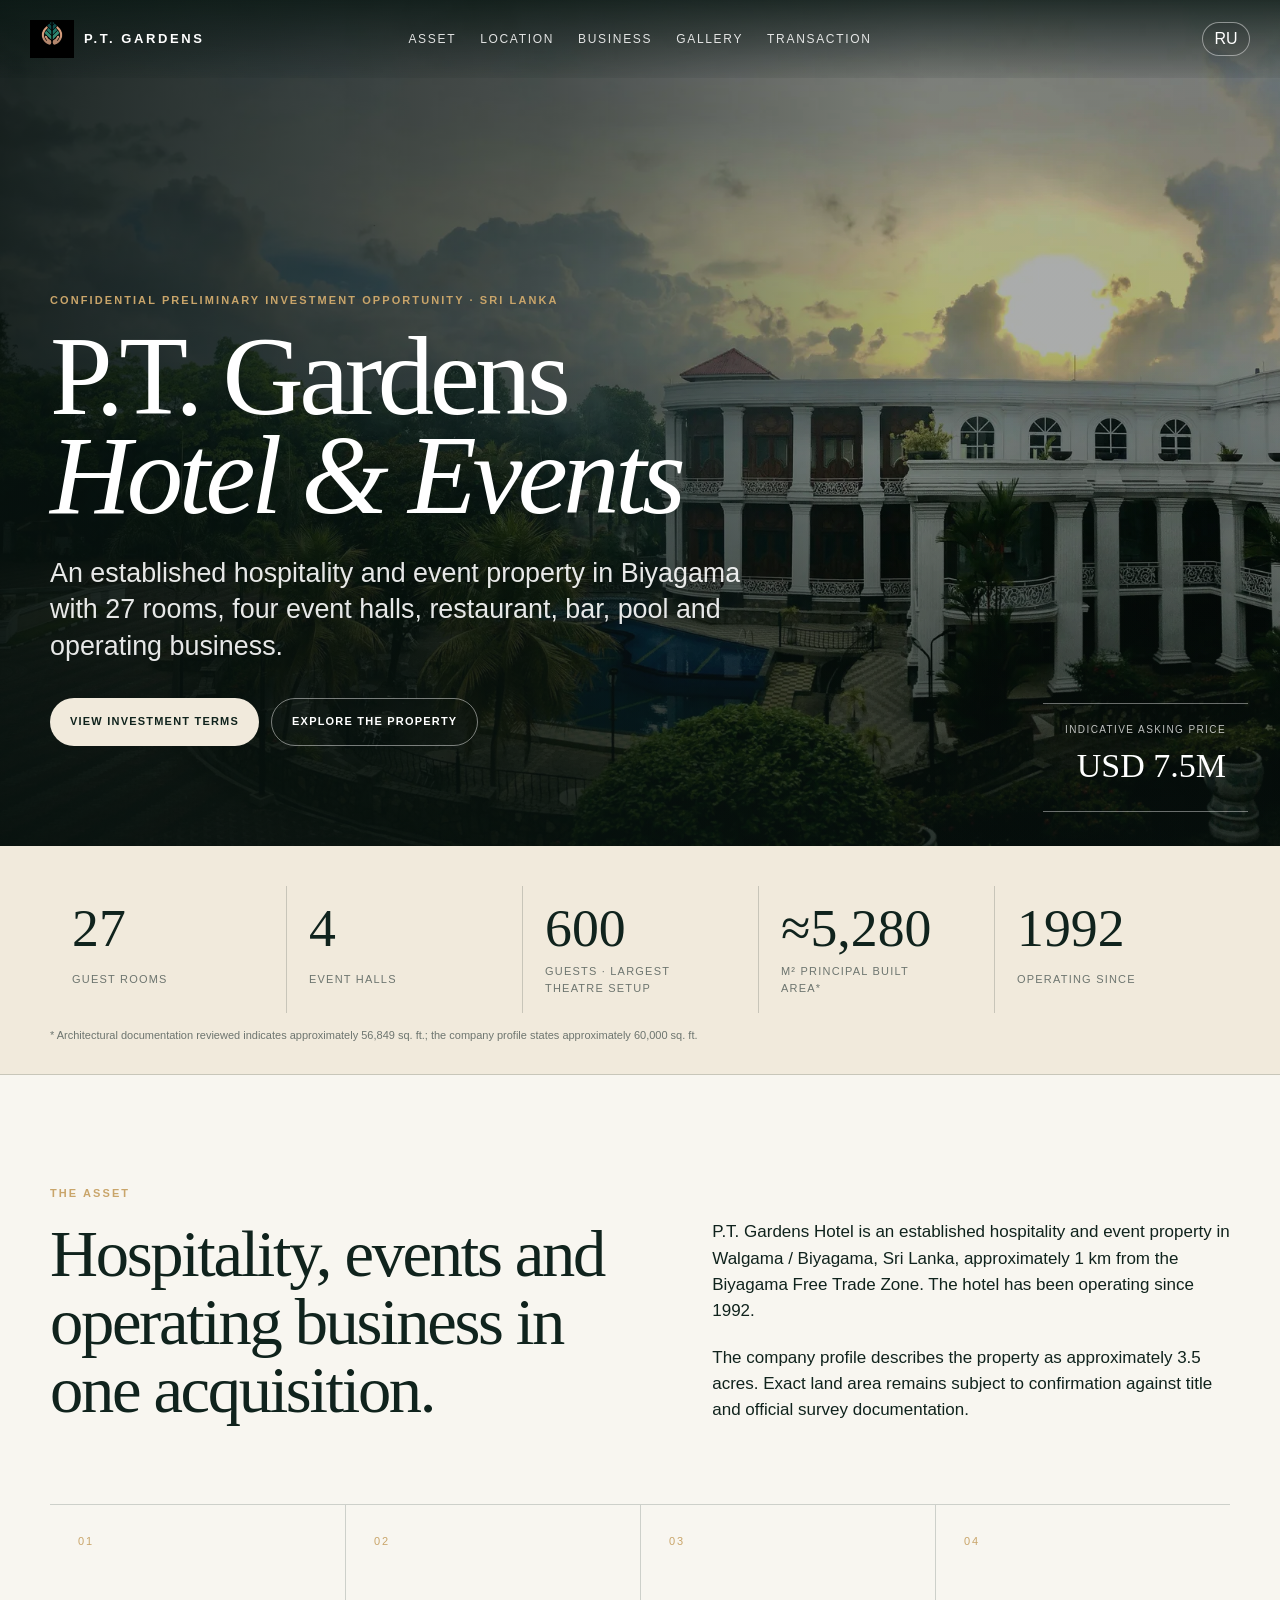
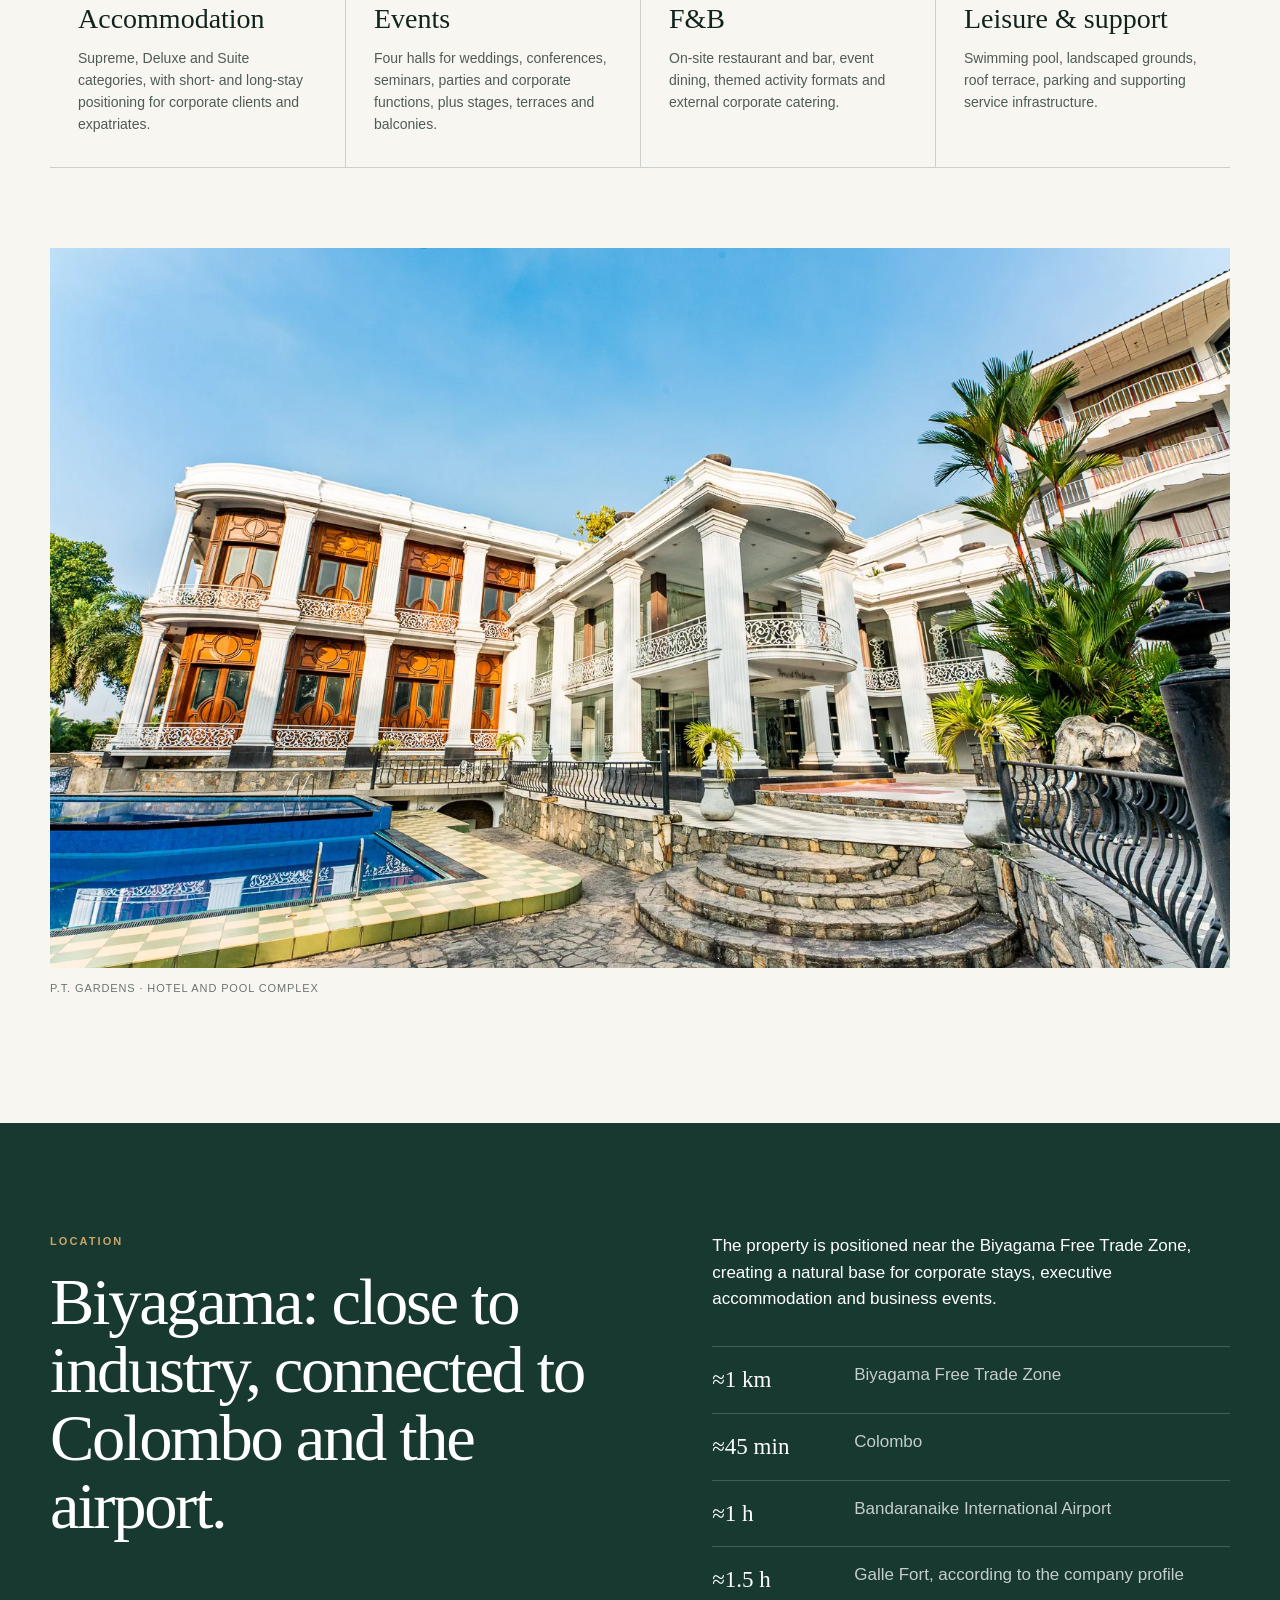
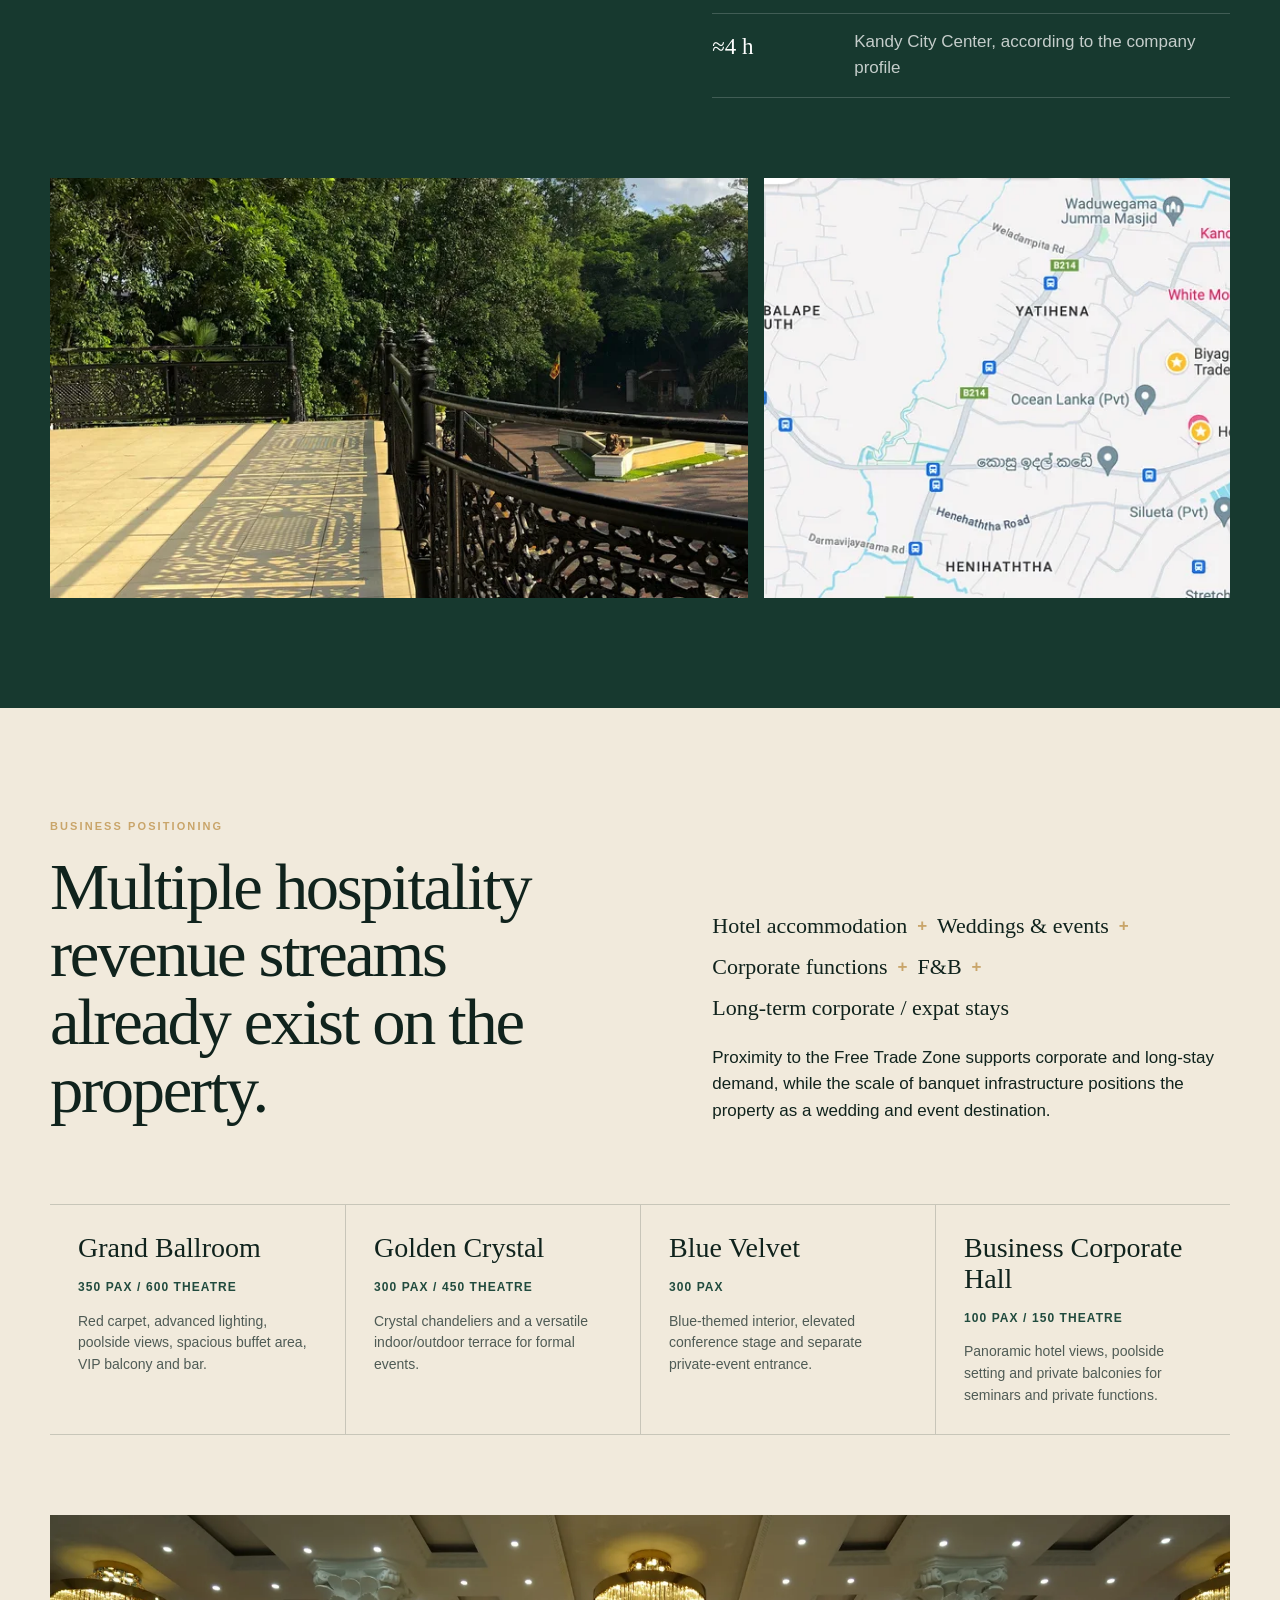
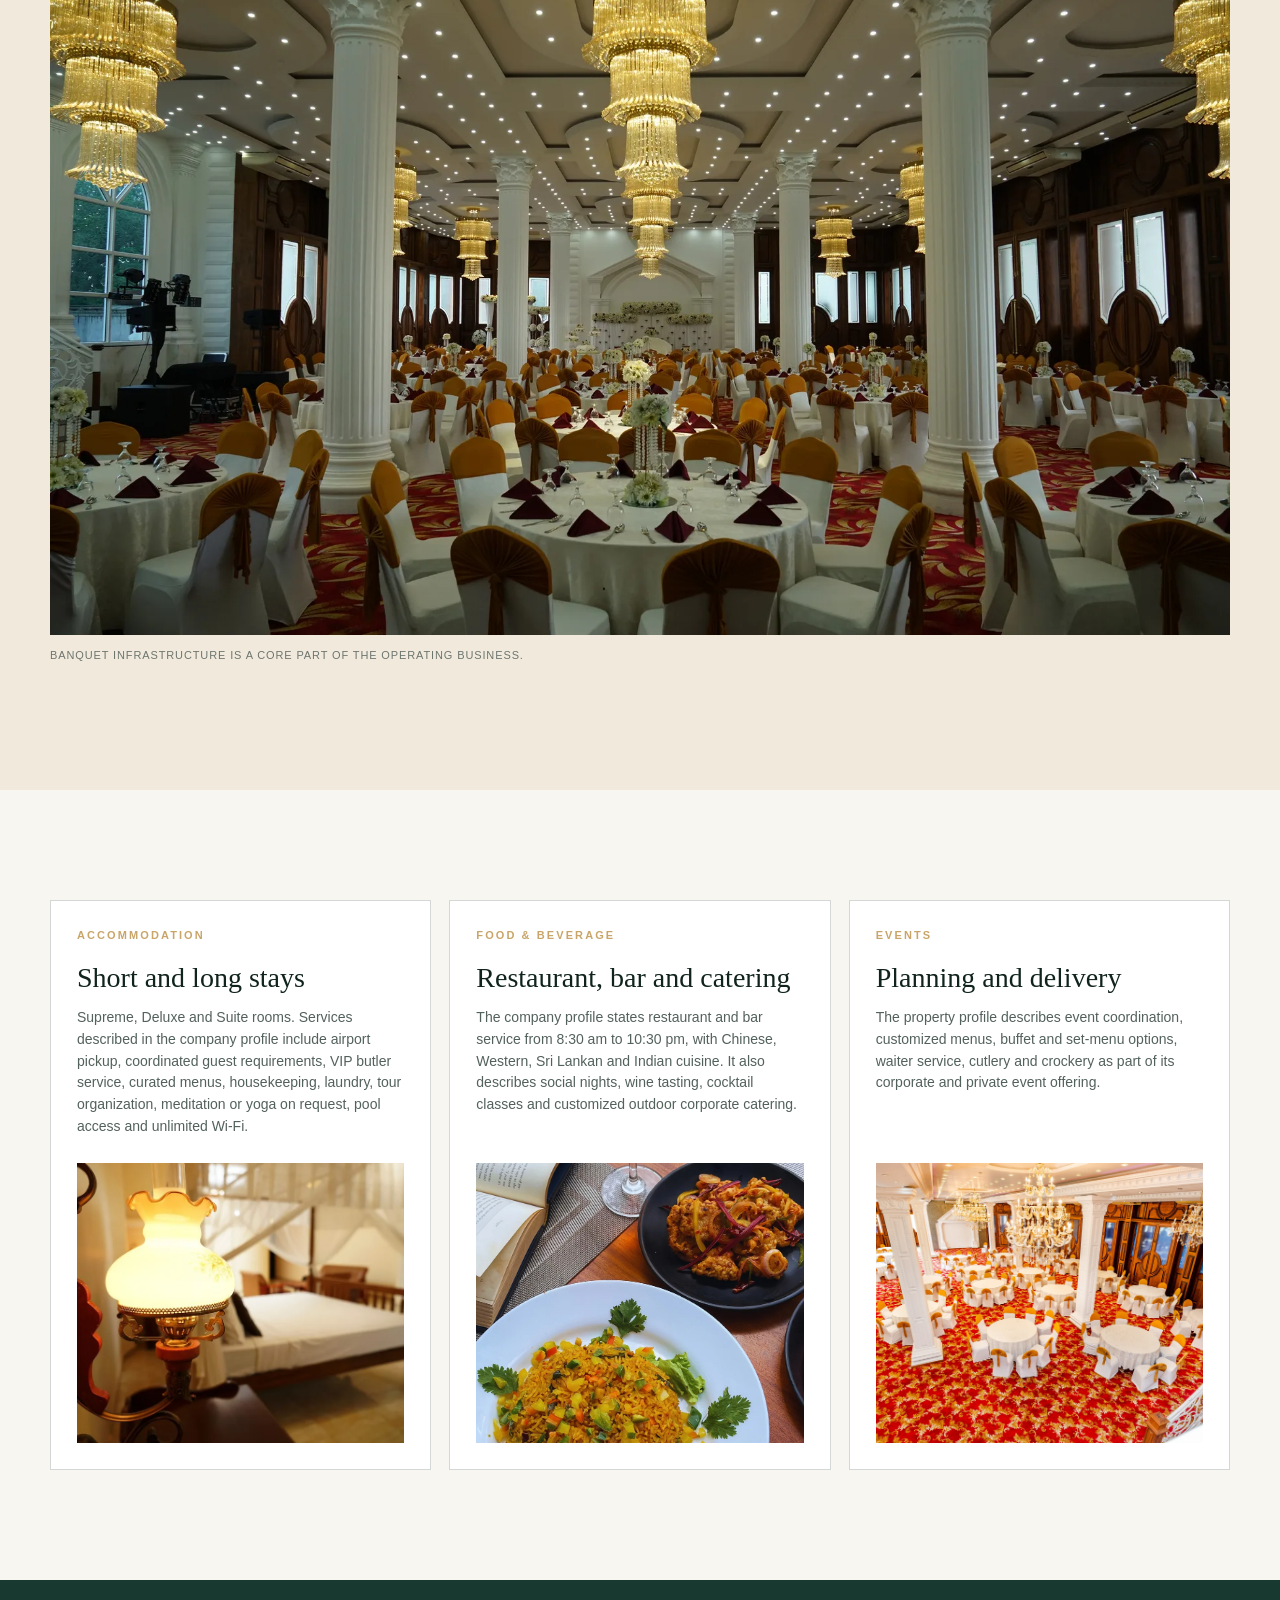
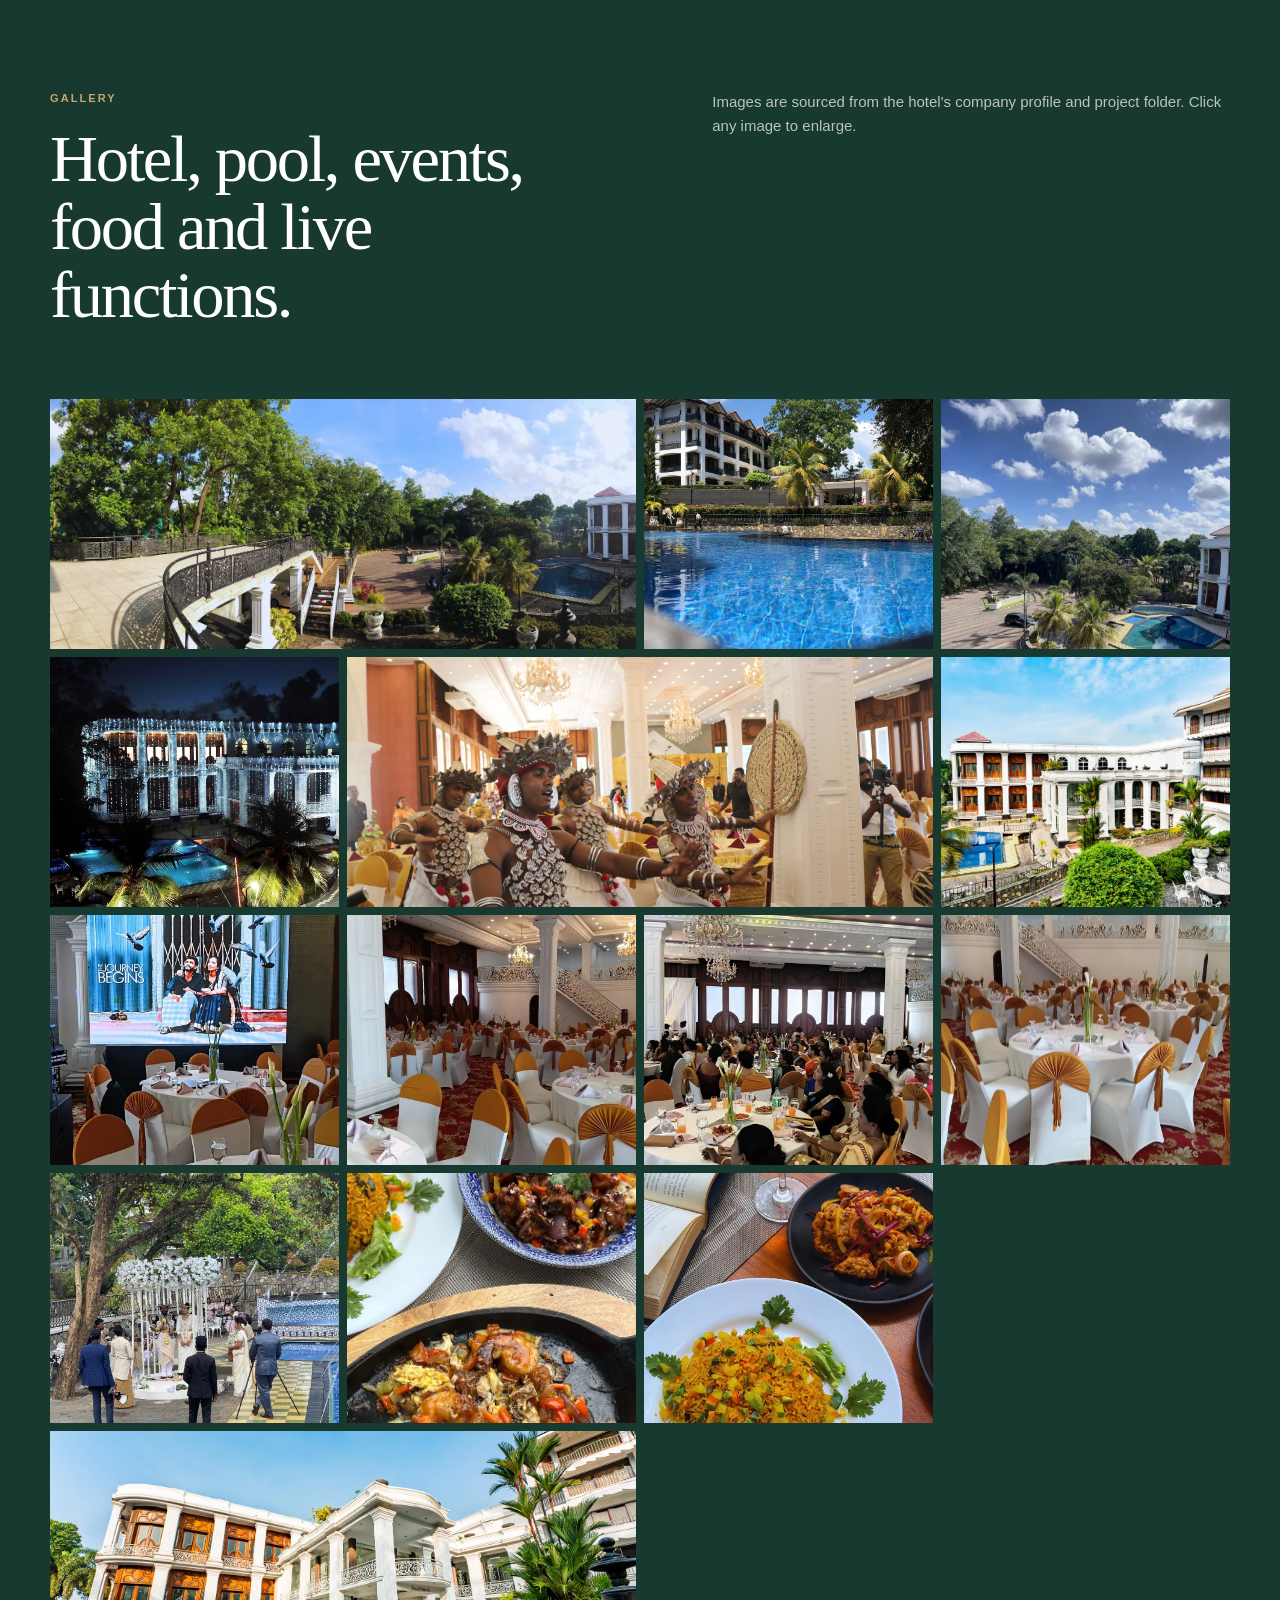
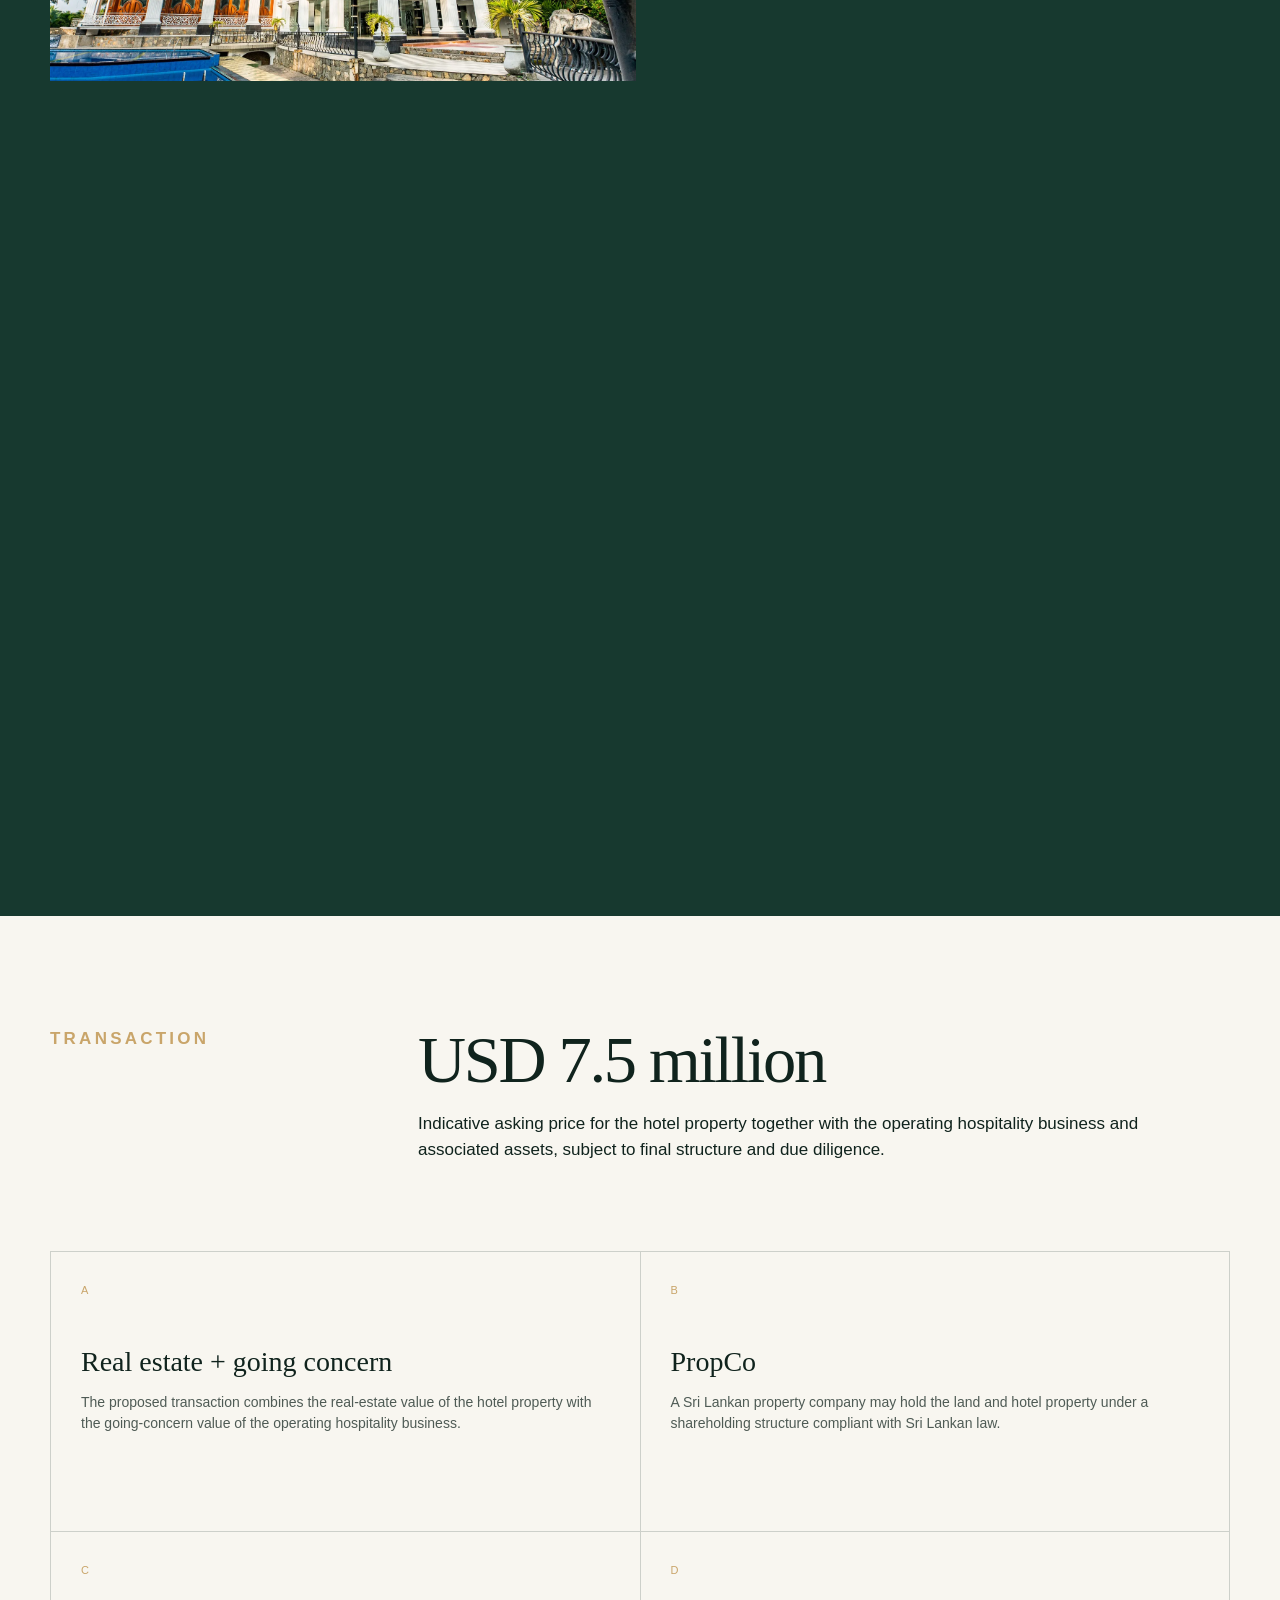
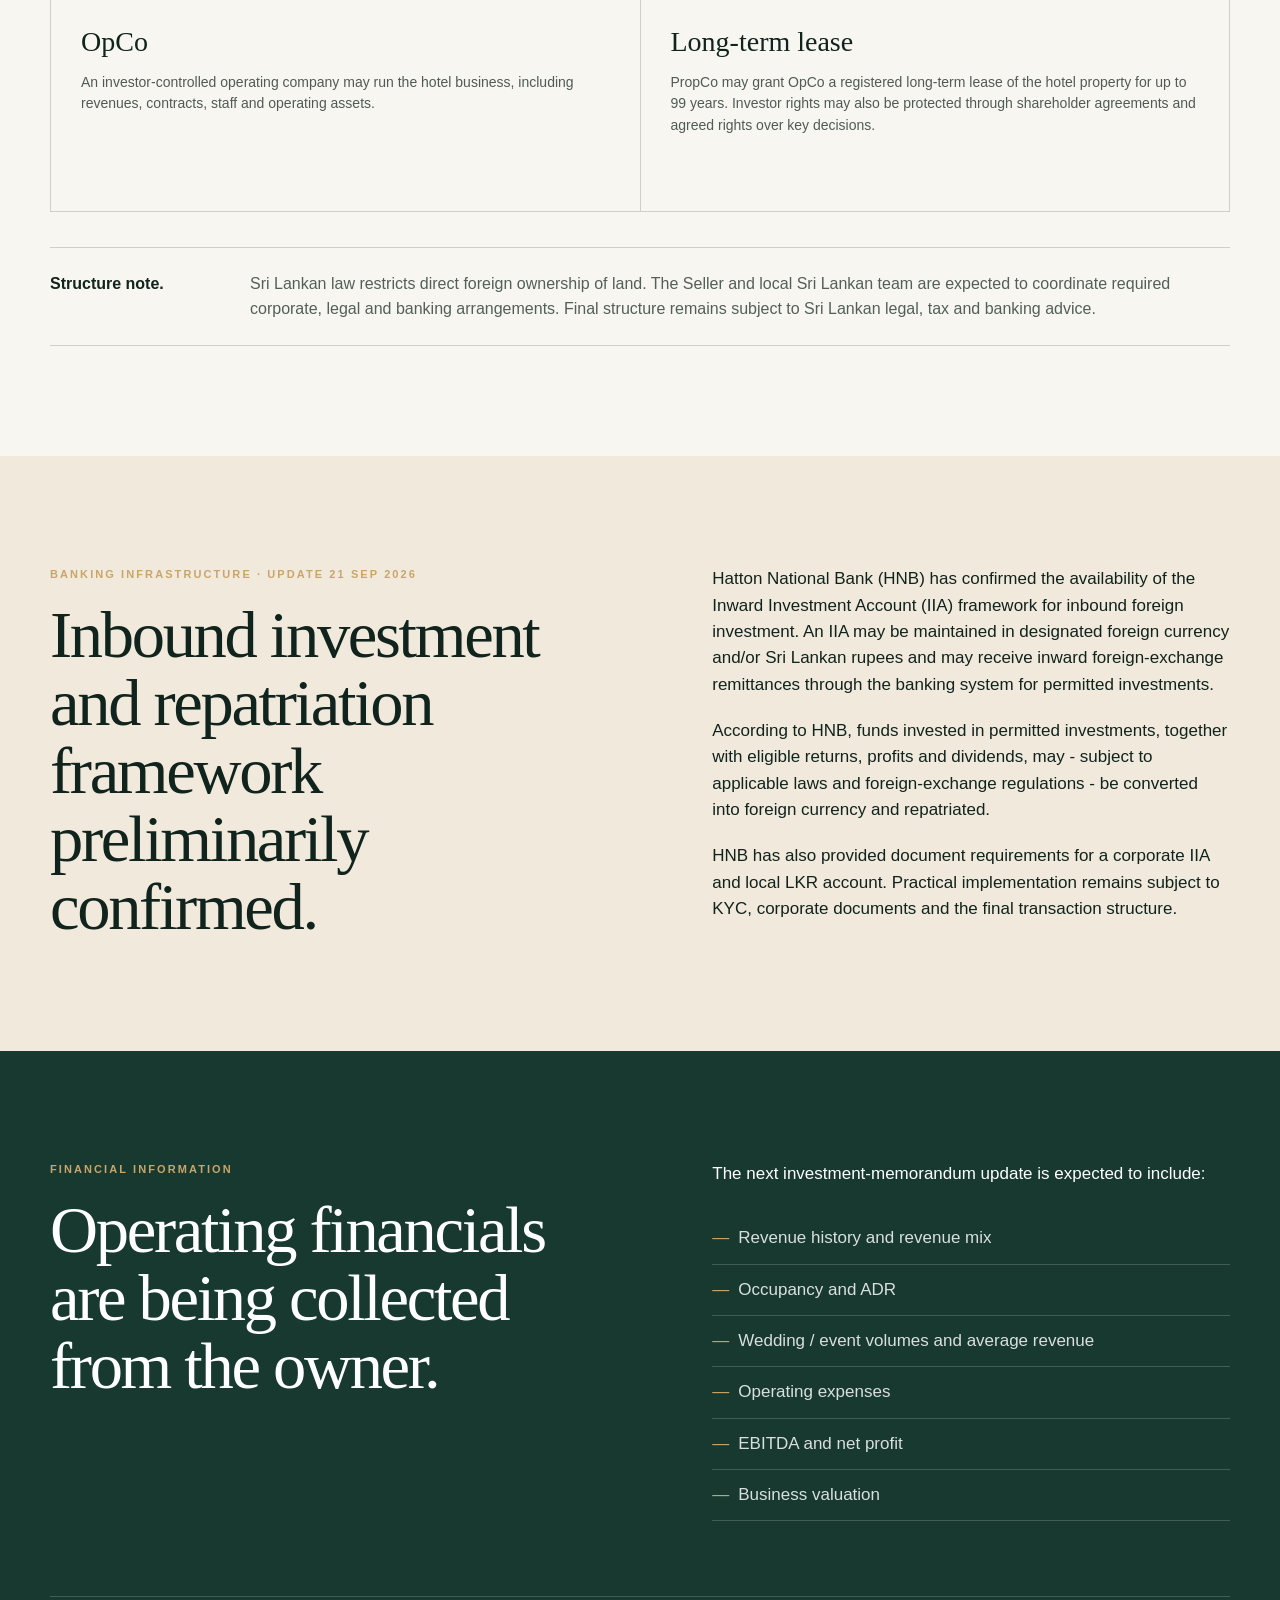
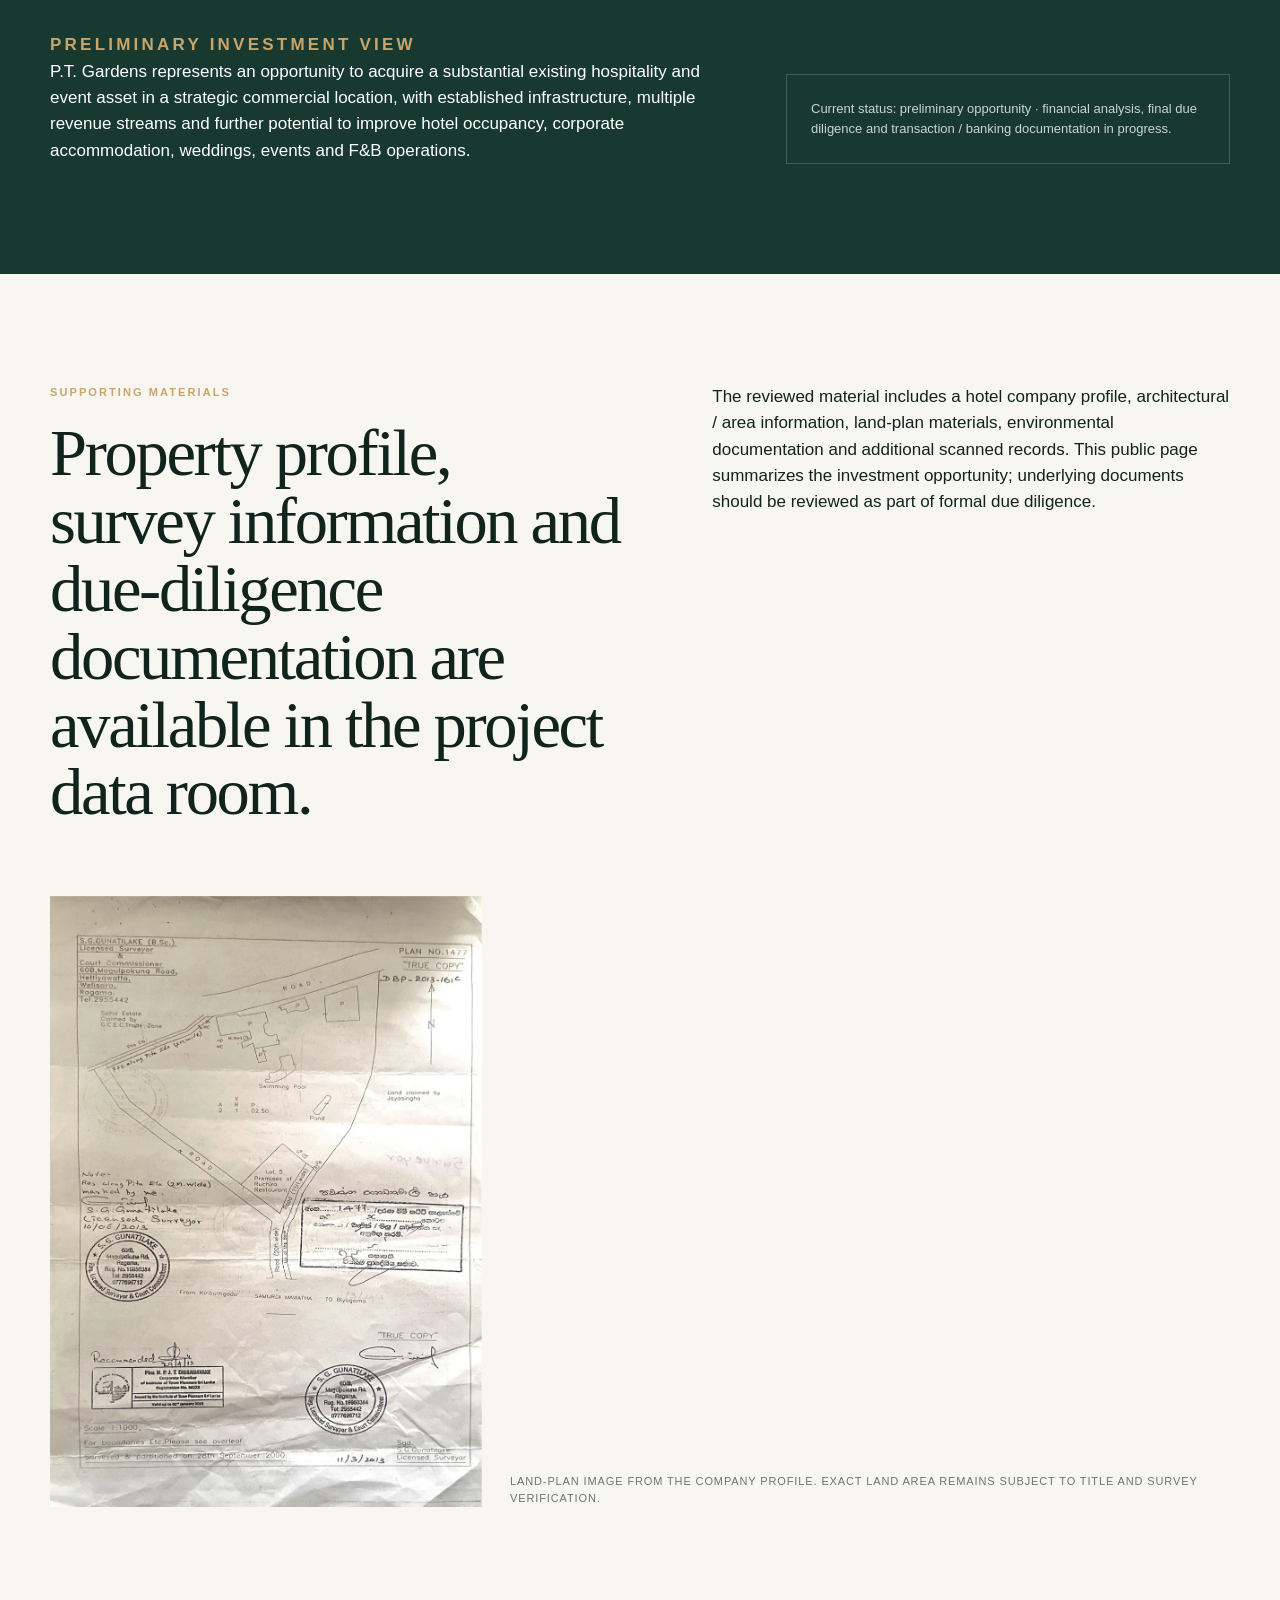
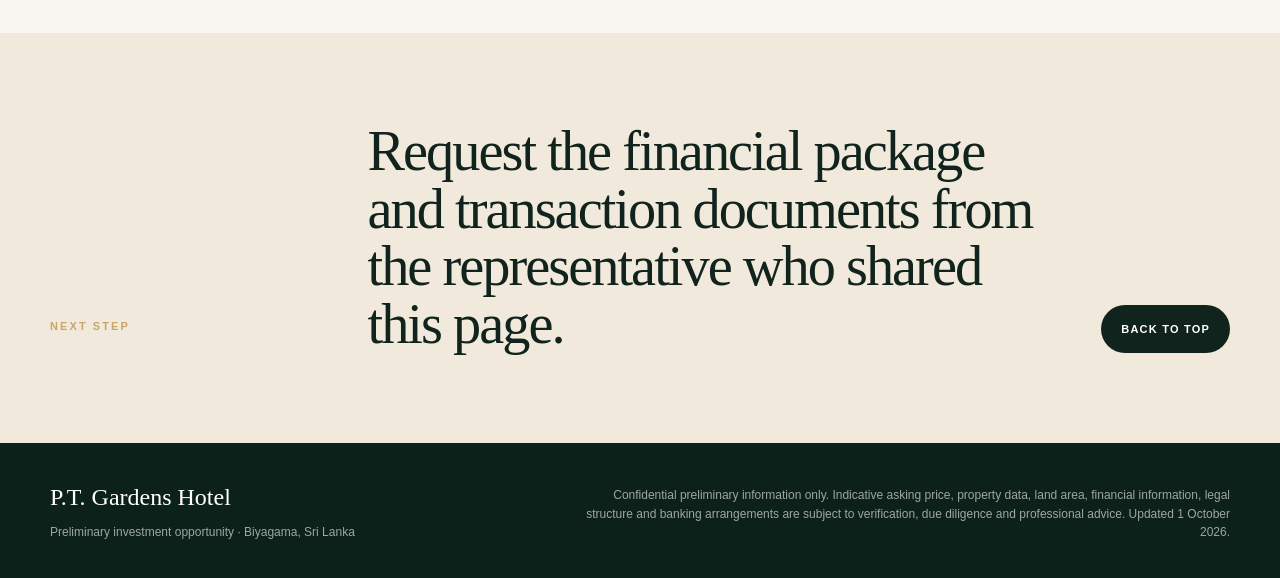
==== index.html @ bed93c31 "Add files via upload" ====
<!doctype html>
<html lang="en">
<head>
  <meta charset="utf-8">
  <meta name="viewport" content="width=device-width, initial-scale=1">
  <meta name="description" content="P.T. Gardens Hotel - preliminary investment opportunity in Biyagama, Sri Lanka. 27 rooms, 4 event halls, restaurant, bar, pool and operating hospitality business.">
  <meta name="theme-color" content="#17392f">
  <title>P.T. Gardens Hotel | Investment Opportunity</title>
  <link rel="icon" href="assets/images/logo.webp" type="image/webp">
  <link rel="stylesheet" href="styles.css">
</head>
<body>
  <a class="skip-link" href="#main"><span class="lang en">Skip to content</span><span class="lang ru">К содержанию</span></a>

  <header class="site-header" id="top">
    <a class="brand" href="#top" aria-label="P.T. Gardens home">
      <img src="assets/images/logo.webp" alt="P.T. Gardens logo" width="50" height="44">
      <span>P.T. GARDENS</span>
    </a>
    <nav class="main-nav" aria-label="Primary navigation">
      <a href="#asset"><span class="lang en">Asset</span><span class="lang ru">Объект</span></a>
      <a href="#location"><span class="lang en">Location</span><span class="lang ru">Локация</span></a>
      <a href="#business"><span class="lang en">Business</span><span class="lang ru">Бизнес</span></a>
      <a href="#gallery"><span class="lang en">Gallery</span><span class="lang ru">Галерея</span></a>
      <a href="#transaction"><span class="lang en">Transaction</span><span class="lang ru">Сделка</span></a>
    </nav>
    <button class="lang-toggle" type="button" aria-label="Switch language" data-lang-toggle>RU</button>
  </header>

  <main id="main">
    <section class="hero section-dark">
      <img class="hero-image" src="assets/images/hero-exterior.webp" alt="P.T. Gardens hotel exterior" fetchpriority="high">
      <div class="hero-shade"></div>
      <div class="hero-copy wrap">
        <p class="eyebrow reveal"><span class="lang en">Confidential preliminary investment opportunity · Sri Lanka</span><span class="lang ru">Конфиденциальная предварительная инвестиционная возможность · Шри-Ланка</span></p>
        <h1 class="reveal">P.T. Gardens<br><em>Hotel & Events</em></h1>
        <p class="hero-lead reveal">
          <span class="lang en">An established hospitality and event property in Biyagama with 27 rooms, four event halls, restaurant, bar, pool and operating business.</span>
          <span class="lang ru">Действующий гостинично-банкетный комплекс в Биягаме: 27 номеров, четыре event-зала, ресторан, бар, бассейн и работающий гостиничный бизнес.</span>
        </p>
        <div class="hero-actions reveal">
          <a class="button button-primary" href="#transaction"><span class="lang en">View investment terms</span><span class="lang ru">Условия предложения</span></a>
          <a class="button button-ghost" href="#gallery"><span class="lang en">Explore the property</span><span class="lang ru">Посмотреть объект</span></a>
        </div>
      </div>
      <div class="hero-price reveal">
        <span class="hero-price-label"><span class="lang en">Indicative asking price</span><span class="lang ru">Ориентировочная цена</span></span>
        <strong>USD 7.5M</strong>
      </div>
    </section>

    <section class="stats section-cream" aria-label="Key property statistics">
      <div class="wrap stats-grid">
        <article class="stat reveal"><strong>27</strong><span><span class="lang en">Guest rooms</span><span class="lang ru">Гостевых номеров</span></span></article>
        <article class="stat reveal"><strong>4</strong><span><span class="lang en">Event halls</span><span class="lang ru">Event-зала</span></span></article>
        <article class="stat reveal"><strong>600</strong><span><span class="lang en">Guests · largest theatre setup</span><span class="lang ru">Гостей · максимальная театральная рассадка</span></span></article>
        <article class="stat reveal"><strong>≈5,280</strong><span><span class="lang en">m² principal built area*</span><span class="lang ru">м² основных зданий*</span></span></article>
        <article class="stat reveal"><strong>1992</strong><span><span class="lang en">Operating since</span><span class="lang ru">Работает с</span></span></article>
      </div>
      <div class="wrap fineprint"><span class="lang en">* Architectural documentation reviewed indicates approximately 56,849 sq. ft.; the company profile states approximately 60,000 sq. ft.</span><span class="lang ru">* По изученной архитектурной документации - около 56 849 кв. футов; в профиле компании указано около 60 000 кв. футов.</span></div>
    </section>

    <section class="section section-light" id="asset">
      <div class="wrap split-grid">
        <div class="section-heading reveal">
          <p class="eyebrow"><span class="lang en">The asset</span><span class="lang ru">Объект</span></p>
          <h2><span class="lang en">Hospitality, events and operating business in one acquisition.</span><span class="lang ru">Гостиница, мероприятия и действующий бизнес - в одной инвестиционной возможности.</span></h2>
        </div>
        <div class="body-copy reveal">
          <p><span class="lang en">P.T. Gardens Hotel is an established hospitality and event property in Walgama / Biyagama, Sri Lanka, approximately 1 km from the Biyagama Free Trade Zone. The hotel has been operating since 1992.</span><span class="lang ru">P.T. Gardens Hotel - действующий гостинично-банкетный комплекс в районе Walgama / Biyagama, Шри-Ланка, примерно в 1 км от Свободной торговой зоны Biyagama. Отель работает с 1992 года.</span></p>
          <p><span class="lang en">The company profile describes the property as approximately 3.5 acres. Exact land area remains subject to confirmation against title and official survey documentation.</span><span class="lang ru">В профиле компании площадь участка указана как около 3,5 акров. Точная площадь подлежит подтверждению по правоустанавливающим документам и официальной геодезической документации.</span></p>
        </div>
      </div>

      <div class="wrap feature-grid">
        <article class="feature-card reveal"><span class="feature-index">01</span><h3><span class="lang en">Accommodation</span><span class="lang ru">Размещение</span></h3><p><span class="lang en">Supreme, Deluxe and Suite categories, with short- and long-stay positioning for corporate clients and expatriates.</span><span class="lang ru">Категории Supreme, Deluxe и Suites; размещение на короткий и длительный срок для корпоративных клиентов и экспатов.</span></p></article>
        <article class="feature-card reveal"><span class="feature-index">02</span><h3><span class="lang en">Events</span><span class="lang ru">Мероприятия</span></h3><p><span class="lang en">Four halls for weddings, conferences, seminars, parties and corporate functions, plus stages, terraces and balconies.</span><span class="lang ru">Четыре зала для свадеб, конференций, семинаров, вечеринок и корпоративных функций, а также сцены, террасы и балконы.</span></p></article>
        <article class="feature-card reveal"><span class="feature-index">03</span><h3>F&amp;B</h3><p><span class="lang en">On-site restaurant and bar, event dining, themed activity formats and external corporate catering.</span><span class="lang ru">Ресторан и бар на территории, банкетное питание, тематические активности и корпоративный выездной кейтеринг.</span></p></article>
        <article class="feature-card reveal"><span class="feature-index">04</span><h3><span class="lang en">Leisure & support</span><span class="lang ru">Отдых и инфраструктура</span></h3><p><span class="lang en">Swimming pool, landscaped grounds, roof terrace, parking and supporting service infrastructure.</span><span class="lang ru">Бассейн, благоустроенная территория, большая терраса на крыше, парковка и вспомогательная сервисная инфраструктура.</span></p></article>
      </div>

      <figure class="wide-media wrap reveal">
        <img src="assets/images/exterior-front.webp" alt="Front view of P.T. Gardens Hotel" loading="lazy">
        <figcaption><span class="lang en">P.T. Gardens · hotel and pool complex</span><span class="lang ru">P.T. Gardens · гостиничный комплекс и бассейн</span></figcaption>
      </figure>
    </section>

    <section class="section section-dark" id="location">
      <div class="wrap split-grid split-grid-top">
        <div class="section-heading reveal">
          <p class="eyebrow"><span class="lang en">Location</span><span class="lang ru">Локация</span></p>
          <h2><span class="lang en">Biyagama: close to industry, connected to Colombo and the airport.</span><span class="lang ru">Биягама: рядом с промышленной зоной, с доступом к Коломбо и аэропорту.</span></h2>
        </div>
        <div class="body-copy reveal">
          <p><span class="lang en">The property is positioned near the Biyagama Free Trade Zone, creating a natural base for corporate stays, executive accommodation and business events.</span><span class="lang ru">Близость к Свободной торговой зоне Biyagama формирует естественную базу для корпоративного проживания, размещения руководителей и деловых мероприятий.</span></p>
          <ul class="distance-list">
            <li><strong>≈1 km</strong><span><span class="lang en">Biyagama Free Trade Zone</span><span class="lang ru">Biyagama Free Trade Zone</span></span></li>
            <li><strong>≈45 min</strong><span><span class="lang en">Colombo</span><span class="lang ru">Коломбо</span></span></li>
            <li><strong>≈1 h</strong><span><span class="lang en">Bandaranaike International Airport</span><span class="lang ru">Международный аэропорт Бандаранаике</span></span></li>
            <li><strong>≈1.5 h</strong><span><span class="lang en">Galle Fort, according to the company profile</span><span class="lang ru">Galle Fort, по данным профиля компании</span></span></li>
            <li><strong>≈4 h</strong><span><span class="lang en">Kandy City Center, according to the company profile</span><span class="lang ru">Kandy City Center, по данным профиля компании</span></span></li>
          </ul>
        </div>
      </div>
      <div class="wrap location-media reveal">
        <img src="assets/images/terrace.webp" alt="P.T. Gardens terrace and grounds" loading="lazy">
        <img src="assets/images/location-map.webp" alt="Map showing the location of P.T. Gardens" loading="lazy">
      </div>
    </section>

    <section class="section section-cream" id="business">
      <div class="wrap split-grid">
        <div class="section-heading reveal">
          <p class="eyebrow"><span class="lang en">Business positioning</span><span class="lang ru">Позиционирование бизнеса</span></p>
          <h2><span class="lang en">Multiple hospitality revenue streams already exist on the property.</span><span class="lang ru">На объекте уже сочетаются несколько источников гостиничной выручки.</span></h2>
        </div>
        <div class="body-copy reveal">
          <p class="formula"><span><span class="lang en">Hotel accommodation</span><span class="lang ru">Размещение</span></span><b>+</b><span><span class="lang en">Weddings & events</span><span class="lang ru">Свадьбы и мероприятия</span></span><b>+</b><span><span class="lang en">Corporate functions</span><span class="lang ru">Корпоративные функции</span></span><b>+</b><span>F&amp;B</span><b>+</b><span><span class="lang en">Long-term corporate / expat stays</span><span class="lang ru">Долгосрочное размещение корпоративных клиентов / экспатов</span></span></p>
          <p><span class="lang en">Proximity to the Free Trade Zone supports corporate and long-stay demand, while the scale of banquet infrastructure positions the property as a wedding and event destination.</span><span class="lang ru">Близость к Свободной торговой зоне поддерживает корпоративный и долгосрочный спрос, а масштаб банкетной инфраструктуры позволяет позиционировать объект как площадку для свадеб и мероприятий.</span></p>
        </div>
      </div>

      <div class="wrap hall-grid">
        <article class="hall-card reveal"><h3>Grand Ballroom</h3><strong>350 pax / 600 theatre</strong><p><span class="lang en">Red carpet, advanced lighting, poolside views, spacious buffet area, VIP balcony and bar.</span><span class="lang ru">Красная ковровая зона, развитое освещение, виды на бассейн, просторная buffet-зона, VIP-балкон и бар.</span></p></article>
        <article class="hall-card reveal"><h3>Golden Crystal</h3><strong>300 pax / 450 theatre</strong><p><span class="lang en">Crystal chandeliers and a versatile indoor/outdoor terrace for formal events.</span><span class="lang ru">Хрустальные люстры и универсальная крытая/открытая терраса для торжественных мероприятий.</span></p></article>
        <article class="hall-card reveal"><h3>Blue Velvet</h3><strong>300 pax</strong><p><span class="lang en">Blue-themed interior, elevated conference stage and separate private-event entrance.</span><span class="lang ru">Интерьер в синей гамме, приподнятая сцена для конференций и отдельный вход для частных мероприятий.</span></p></article>
        <article class="hall-card reveal"><h3>Business Corporate Hall</h3><strong>100 pax / 150 theatre</strong><p><span class="lang en">Panoramic hotel views, poolside setting and private balconies for seminars and private functions.</span><span class="lang ru">Панорамные виды на отель, зона у бассейна и приватные балконы для семинаров и частных мероприятий.</span></p></article>
      </div>

      <figure class="wide-media wrap reveal">
        <img src="assets/images/banquet-grand.webp" alt="Banquet hall at P.T. Gardens" loading="lazy">
        <figcaption><span class="lang en">Banquet infrastructure is a core part of the operating business.</span><span class="lang ru">Банкетная инфраструктура - одно из ключевых направлений действующего бизнеса.</span></figcaption>
      </figure>
    </section>

    <section class="section section-light">
      <div class="wrap three-col">
        <article class="service-panel reveal">
          <p class="eyebrow"><span class="lang en">Accommodation</span><span class="lang ru">Размещение</span></p>
          <h3><span class="lang en">Short and long stays</span><span class="lang ru">Короткое и длительное проживание</span></h3>
          <p><span class="lang en">Supreme, Deluxe and Suite rooms. Services described in the company profile include airport pickup, coordinated guest requirements, VIP butler service, curated menus, housekeeping, laundry, tour organization, meditation or yoga on request, pool access and unlimited Wi-Fi.</span><span class="lang ru">Номера Supreme, Deluxe и Suites. По профилю компании доступны трансфер из аэропорта, персональная координация запросов, VIP-butler service, меню под предпочтения гостя, housekeeping, прачечная, организация туров, медитация или йога по запросу, бассейн и безлимитный Wi-Fi.</span></p>
          <img src="assets/images/room.webp" alt="Guest room at P.T. Gardens" loading="lazy">
        </article>
        <article class="service-panel reveal">
          <p class="eyebrow">Food &amp; Beverage</p>
          <h3><span class="lang en">Restaurant, bar and catering</span><span class="lang ru">Ресторан, бар и кейтеринг</span></h3>
          <p><span class="lang en">The company profile states restaurant and bar service from 8:30 am to 10:30 pm, with Chinese, Western, Sri Lankan and Indian cuisine. It also describes social nights, wine tasting, cocktail classes and customized outdoor corporate catering.</span><span class="lang ru">В профиле компании указана работа ресторана и бара с 8:30 до 22:30, с китайской, западной, шри-ланкийской и индийской кухней. Также описаны social nights, дегустации вина, cocktail classes и индивидуальный выездной корпоративный кейтеринг.</span></p>
          <img src="assets/images/food-two.webp" alt="Food served at P.T. Gardens" loading="lazy">
        </article>
        <article class="service-panel reveal">
          <p class="eyebrow"><span class="lang en">Events</span><span class="lang ru">Мероприятия</span></p>
          <h3><span class="lang en">Planning and delivery</span><span class="lang ru">Планирование и проведение</span></h3>
          <p><span class="lang en">The property profile describes event coordination, customized menus, buffet and set-menu options, waiter service, cutlery and crockery as part of its corporate and private event offering.</span><span class="lang ru">В профиле объекта указаны event-координация, индивидуальные меню, buffet и set-menu форматы, обслуживание официантами, посуда и приборы в рамках корпоративных и частных мероприятий.</span></p>
          <img src="assets/images/event-ceremony.webp" alt="Event setup at P.T. Gardens" loading="lazy">
        </article>
      </div>
    </section>

    <section class="section gallery-section section-dark" id="gallery">
      <div class="wrap split-grid split-grid-top">
        <div class="section-heading reveal">
          <p class="eyebrow"><span class="lang en">Gallery</span><span class="lang ru">Галерея</span></p>
          <h2><span class="lang en">Hotel, pool, events, food and live functions.</span><span class="lang ru">Отель, бассейн, мероприятия, кухня и реальные event-съёмки.</span></h2>
        </div>
        <p class="gallery-note reveal"><span class="lang en">Images are sourced from the hotel's company profile and project folder. Click any image to enlarge.</span><span class="lang ru">Фотографии взяты из профиля гостиницы и проектной папки. Нажмите на изображение, чтобы увеличить.</span></p>
      </div>

      <div class="gallery-grid wrap">
        <button class="gallery-item gallery-wide reveal" data-lightbox="assets/images/property-panorama.webp" aria-label="Open property panorama"><img src="assets/images/property-panorama.webp" alt="P.T. Gardens grounds and building" loading="lazy"></button>
        <button class="gallery-item reveal" data-lightbox="assets/images/pool-view.webp" aria-label="Open pool view"><img src="assets/images/pool-view.webp" alt="Swimming pool and hotel grounds" loading="lazy"></button>
        <button class="gallery-item reveal" data-lightbox="assets/images/garden-sky.webp" aria-label="Open garden view"><img src="assets/images/garden-sky.webp" alt="Landscaped grounds at P.T. Gardens" loading="lazy"></button>
        <button class="gallery-item reveal" data-lightbox="assets/images/event-red.webp" aria-label="Open event photo"><img src="assets/images/event-red.webp" alt="Decorated event hall" loading="lazy"></button>
        <button class="gallery-item gallery-wide reveal" data-lightbox="assets/images/event-night.webp" aria-label="Open night event photo"><img src="assets/images/event-night.webp" alt="P.T. Gardens illuminated at night" loading="lazy"></button>
        <button class="gallery-item reveal" data-lightbox="assets/images/exterior-wide.webp" aria-label="Open exterior photo"><img src="assets/images/exterior-wide.webp" alt="P.T. Gardens exterior" loading="lazy"></button>
        <button class="gallery-item reveal" data-lightbox="assets/images/event-live-1.webp" aria-label="Open live event photo"><img src="assets/images/event-live-1.webp" alt="Live function at P.T. Gardens" loading="lazy"></button>
        <button class="gallery-item reveal" data-lightbox="assets/images/event-live-2.webp" aria-label="Open live event photo"><img src="assets/images/event-live-2.webp" alt="Banquet room prepared for guests" loading="lazy"></button>
        <button class="gallery-item reveal" data-lightbox="assets/images/event-live-3.webp" aria-label="Open live event photo"><img src="assets/images/event-live-3.webp" alt="Banquet event at P.T. Gardens" loading="lazy"></button>
        <button class="gallery-item reveal" data-lightbox="assets/images/event-live-4.webp" aria-label="Open live event photo"><img src="assets/images/event-live-4.webp" alt="Guests at a P.T. Gardens function" loading="lazy"></button>
        <button class="gallery-item reveal" data-lightbox="assets/images/event-live-5.webp" aria-label="Open outdoor event photo"><img src="assets/images/event-live-5.webp" alt="Outdoor ceremony at P.T. Gardens" loading="lazy"></button>
        <button class="gallery-item reveal" data-lightbox="assets/images/food-one.webp" aria-label="Open food photo"><img src="assets/images/food-one.webp" alt="Food at P.T. Gardens" loading="lazy"></button>
        <button class="gallery-item reveal" data-lightbox="assets/images/food-two.webp" aria-label="Open food photo"><img src="assets/images/food-two.webp" alt="Restaurant dishes at P.T. Gardens" loading="lazy"></button>
        <button class="gallery-item gallery-wide reveal" data-lightbox="assets/images/exterior-front.webp" aria-label="Open front exterior photo"><img src="assets/images/exterior-front.webp" alt="Front facade and pool of P.T. Gardens" loading="lazy"></button>
      </div>

      <div class="wrap video-card reveal">
        <video controls playsinline preload="metadata" poster="assets/images/video-poster.jpg">
          <source src="assets/video/pt-gardens-event.mp4" type="video/mp4">
        </video>
        <div>
          <p class="eyebrow"><span class="lang en">Project folder video</span><span class="lang ru">Видео из проектной папки</span></p>
          <h3><span class="lang en">A live look at the venue</span><span class="lang ru">Площадка в реальной работе</span></h3>
        </div>
      </div>
    </section>

    <section class="section section-light" id="transaction">
      <div class="wrap transaction-head reveal">
        <p class="eyebrow"><span class="lang en">Transaction</span><span class="lang ru">Сделка</span></p>
        <div><h2>USD 7.5 million</h2><p><span class="lang en">Indicative asking price for the hotel property together with the operating hospitality business and associated assets, subject to final structure and due diligence.</span><span class="lang ru">Ориентировочная цена предложения за гостиничную недвижимость вместе с действующим гостиничным бизнесом и связанными активами; финальная структура зависит от согласования и due diligence.</span></p></div>
      </div>

      <div class="wrap transaction-grid">
        <article class="transaction-card reveal">
          <span class="feature-index">A</span>
          <h3><span class="lang en">Real estate + going concern</span><span class="lang ru">Недвижимость + действующий бизнес</span></h3>
          <p><span class="lang en">The proposed transaction combines the real-estate value of the hotel property with the going-concern value of the operating hospitality business.</span><span class="lang ru">Предлагаемая сделка объединяет стоимость гостиничной недвижимости и стоимость действующего бизнеса как going concern.</span></p>
        </article>
        <article class="transaction-card reveal">
          <span class="feature-index">B</span>
          <h3>PropCo</h3>
          <p><span class="lang en">A Sri Lankan property company may hold the land and hotel property under a shareholding structure compliant with Sri Lankan law.</span><span class="lang ru">Шри-ланкийская PropCo может владеть земельным участком и гостиничной недвижимостью в структуре владения, соответствующей законодательству Шри-Ланки.</span></p>
        </article>
        <article class="transaction-card reveal">
          <span class="feature-index">C</span>
          <h3>OpCo</h3>
          <p><span class="lang en">An investor-controlled operating company may run the hotel business, including revenues, contracts, staff and operating assets.</span><span class="lang ru">Контролируемая инвестором OpCo может вести гостиничный бизнес, включая выручку, договоры, персонал и операционные активы.</span></p>
        </article>
        <article class="transaction-card reveal">
          <span class="feature-index">D</span>
          <h3><span class="lang en">Long-term lease</span><span class="lang ru">Долгосрочная аренда</span></h3>
          <p><span class="lang en">PropCo may grant OpCo a registered long-term lease of the hotel property for up to 99 years. Investor rights may also be protected through shareholder agreements and agreed rights over key decisions.</span><span class="lang ru">PropCo может предоставить OpCo зарегистрированную долгосрочную аренду гостиничной недвижимости на срок до 99 лет. Права инвестора могут дополнительно защищаться акционерными соглашениями и согласованными правами по ключевым решениям.</span></p>
        </article>
      </div>

      <div class="wrap legal-note reveal">
        <strong><span class="lang en">Structure note.</span><span class="lang ru">Примечание по структуре.</span></strong>
        <p><span class="lang en">Sri Lankan law restricts direct foreign ownership of land. The Seller and local Sri Lankan team are expected to coordinate required corporate, legal and banking arrangements. Final structure remains subject to Sri Lankan legal, tax and banking advice.</span><span class="lang ru">Законодательство Шри-Ланки ограничивает прямое иностранное владение землёй. Продавец и местная команда на Шри-Ланке предполагают координировать корпоративные, юридические и банковские действия. Окончательная структура подлежит подтверждению юристами, налоговыми и банковскими консультантами на Шри-Ланке.</span></p>
      </div>
    </section>

    <section class="section section-cream" id="banking">
      <div class="wrap split-grid split-grid-top">
        <div class="section-heading reveal">
          <p class="eyebrow"><span class="lang en">Banking infrastructure · update 21 Sep 2026</span><span class="lang ru">Банковская инфраструктура · обновление 21 сентября 2026</span></p>
          <h2><span class="lang en">Inbound investment and repatriation framework preliminarily confirmed.</span><span class="lang ru">Банковская инфраструктура для входящей инвестиции и репатриации предварительно подтверждена.</span></h2>
        </div>
        <div class="body-copy reveal">
          <p><span class="lang en">Hatton National Bank (HNB) has confirmed the availability of the Inward Investment Account (IIA) framework for inbound foreign investment. An IIA may be maintained in designated foreign currency and/or Sri Lankan rupees and may receive inward foreign-exchange remittances through the banking system for permitted investments.</span><span class="lang ru">Hatton National Bank (HNB) подтвердил возможность использования Inward Investment Account (IIA) для входящих иностранных инвестиций. Такой счёт может вестись в разрешённой иностранной валюте и/или в шри-ланкийских рупиях и принимать поступления из-за рубежа через банковскую систему для разрешённых инвестиций.</span></p>
          <p><span class="lang en">According to HNB, funds invested in permitted investments, together with eligible returns, profits and dividends, may - subject to applicable laws and foreign-exchange regulations - be converted into foreign currency and repatriated.</span><span class="lang ru">По информации HNB, средства от разрешённых инвестиций, а также соответствующие доходы, прибыль и дивиденды могут - с учётом применимого законодательства и валютных правил - конвертироваться в иностранную валюту и репатриироваться.</span></p>
          <p><span class="lang en">HNB has also provided document requirements for a corporate IIA and local LKR account. Practical implementation remains subject to KYC, corporate documents and the final transaction structure.</span><span class="lang ru">HNB также предоставил перечень документов для корпоративного IIA и локального счёта в LKR. Практическая реализация зависит от KYC, корпоративных документов и окончательной структуры сделки.</span></p>
        </div>
      </div>
    </section>

    <section class="section section-dark" id="financials">
      <div class="wrap split-grid split-grid-top">
        <div class="section-heading reveal">
          <p class="eyebrow"><span class="lang en">Financial information</span><span class="lang ru">Финансовая информация</span></p>
          <h2><span class="lang en">Operating financials are being collected from the owner.</span><span class="lang ru">Исторические операционные показатели запрашиваются у собственника.</span></h2>
        </div>
        <div class="body-copy reveal">
          <p><span class="lang en">The next investment-memorandum update is expected to include:</span><span class="lang ru">Следующая версия инвестиционного меморандума должна включать:</span></p>
          <ul class="check-list">
            <li><span class="lang en">Revenue history and revenue mix</span><span class="lang ru">Историю выручки и структуру доходов</span></li>
            <li><span class="lang en">Occupancy and ADR</span><span class="lang ru">Загрузку и ADR</span></li>
            <li><span class="lang en">Wedding / event volumes and average revenue</span><span class="lang ru">Количество свадеб / мероприятий и среднюю выручку</span></li>
            <li><span class="lang en">Operating expenses</span><span class="lang ru">Операционные расходы</span></li>
            <li><span class="lang en">EBITDA and net profit</span><span class="lang ru">EBITDA и чистую прибыль</span></li>
            <li><span class="lang en">Business valuation</span><span class="lang ru">Оценку бизнеса</span></li>
          </ul>
        </div>
      </div>

      <div class="wrap investment-view reveal">
        <div>
          <p class="eyebrow"><span class="lang en">Preliminary investment view</span><span class="lang ru">Предварительный инвестиционный взгляд</span></p>
          <p><span class="lang en">P.T. Gardens represents an opportunity to acquire a substantial existing hospitality and event asset in a strategic commercial location, with established infrastructure, multiple revenue streams and further potential to improve hotel occupancy, corporate accommodation, weddings, events and F&amp;B operations.</span><span class="lang ru">P.T. Gardens представляет возможность приобретения крупного действующего гостинично-банкетного актива в стратегически расположенной коммерческой зоне, с существующей инфраструктурой, несколькими потоками выручки и дальнейшим потенциалом роста загрузки отеля, корпоративного размещения, свадеб, мероприятий и F&amp;B-направления.</span></p>
        </div>
        <div class="status-chip"><span class="lang en">Current status: preliminary opportunity · financial analysis, final due diligence and transaction / banking documentation in progress.</span><span class="lang ru">Текущий статус: предварительная инвестиционная возможность · финансовый анализ, финальный due diligence и транзакционная / банковская документация продолжаются.</span></div>
      </div>
    </section>

    <section class="section section-light" id="materials">
      <div class="wrap split-grid split-grid-top">
        <div class="section-heading reveal">
          <p class="eyebrow"><span class="lang en">Supporting materials</span><span class="lang ru">Дополнительные материалы</span></p>
          <h2><span class="lang en">Property profile, survey information and due-diligence documentation are available in the project data room.</span><span class="lang ru">Профиль объекта, геодезические материалы и документы для due diligence находятся в проектной data room.</span></h2>
        </div>
        <div class="body-copy reveal">
          <p><span class="lang en">The reviewed material includes a hotel company profile, architectural / area information, land-plan materials, environmental documentation and additional scanned records. This public page summarizes the investment opportunity; underlying documents should be reviewed as part of formal due diligence.</span><span class="lang ru">В изученных материалах есть профиль гостиницы, архитектурные и площадные данные, план участка, экологическая документация и дополнительные сканы. Эта публичная страница суммирует инвестиционную возможность; исходные документы должны проверяться в рамках формального due diligence.</span></p>
        </div>
      </div>
      <figure class="document-figure wrap reveal">
        <img src="assets/images/land-plan.webp" alt="Land plan from the P.T. Gardens company profile" loading="lazy">
        <figcaption><span class="lang en">Land-plan image from the company profile. Exact land area remains subject to title and survey verification.</span><span class="lang ru">Фрагмент плана участка из профиля компании. Точная площадь земли требует проверки по титулу и геодезическим документам.</span></figcaption>
      </figure>
    </section>

    <section class="closing section-cream">
      <div class="wrap closing-inner reveal">
        <p class="eyebrow"><span class="lang en">Next step</span><span class="lang ru">Следующий шаг</span></p>
        <h2><span class="lang en">Request the financial package and transaction documents from the representative who shared this page.</span><span class="lang ru">Запросите финансовый пакет и транзакционные документы у представителя, который направил вам эту страницу.</span></h2>
        <a class="button button-dark" href="#top"><span class="lang en">Back to top</span><span class="lang ru">Наверх</span></a>
      </div>
    </section>
  </main>

  <footer class="site-footer">
    <div class="wrap footer-grid">
      <div><strong>P.T. Gardens Hotel</strong><p><span class="lang en">Preliminary investment opportunity · Biyagama, Sri Lanka</span><span class="lang ru">Предварительная инвестиционная возможность · Биягама, Шри-Ланка</span></p></div>
      <p class="footer-note"><span class="lang en">Confidential preliminary information only. Indicative asking price, property data, land area, financial information, legal structure and banking arrangements are subject to verification, due diligence and professional advice. Updated 1 October 2026.</span><span class="lang ru">Конфиденциальная предварительная информация. Ориентировочная цена, характеристики объекта, площадь земли, финансовые данные, юридическая структура и банковские механизмы подлежат проверке, due diligence и профессиональному консультированию. Обновлено 1 октября 2026.</span></p>
    </div>
  </footer>

  <dialog class="lightbox" data-lightbox-dialog>
    <button class="lightbox-close" type="button" aria-label="Close">×</button>
    <img src="" alt="Expanded gallery image" data-lightbox-image>
  </dialog>

  <script src="script.js"></script>
</body>
</html>
---- styles.css ----
:root {
  --ink: #10231d;
  --green: #17392f;
  --green-2: #214b3e;
  --cream: #f1eadc;
  --paper: #f8f6f0;
  --gold: #c9a56a;
  --muted: #6d756f;
  --line: rgba(16,35,29,.18);
  --white-line: rgba(255,255,255,.18);
  --serif: Georgia, 'Times New Roman', serif;
  --sans: Arial, 'Helvetica Neue', Helvetica, sans-serif;
}

* { box-sizing: border-box; }
html { scroll-behavior: smooth; }
body { margin: 0; color: var(--ink); background: var(--paper); font-family: var(--sans); line-height: 1.55; }
body.lang-ru .lang.en { display: none; }
body:not(.lang-ru) .lang.ru { display: none; }
body.lang-ru .lang.ru, body:not(.lang-ru) .lang.en { display: revert; }
img, video { max-width: 100%; display: block; }
button, a { font: inherit; }
a { color: inherit; }
.wrap { width: min(1180px, calc(100% - 40px)); margin-inline: auto; }
.skip-link { position: fixed; left: 16px; top: -100px; z-index: 1000; padding: 10px 14px; background: white; color: var(--ink); }
.skip-link:focus { top: 16px; }

.site-header { position: fixed; z-index: 50; top: 0; left: 0; right: 0; height: 78px; display: grid; grid-template-columns: 1fr auto 1fr; align-items: center; padding: 0 30px; color: white; background: linear-gradient(to bottom, rgba(10,24,20,.78), rgba(10,24,20,.08)); transition: background .25s ease, border .25s ease; }
.site-header.is-solid { background: rgba(16,35,29,.97); border-bottom: 1px solid var(--white-line); }
.brand { display: inline-flex; align-items: center; gap: 10px; width: max-content; text-decoration: none; font-size: 13px; letter-spacing: .2em; font-weight: 700; }
.brand img { width: 44px; height: 44px; object-fit: contain; }
.main-nav { display: flex; align-items: center; gap: 24px; font-size: 12px; text-transform: uppercase; letter-spacing: .14em; }
.main-nav a { text-decoration: none; opacity: .86; }
.main-nav a:hover, .main-nav a:focus-visible { opacity: 1; }
.lang-toggle { justify-self: end; border: 1px solid rgba(255,255,255,.45); color: white; background: rgba(0,0,0,.08); border-radius: 999px; min-width: 48px; height: 34px; cursor: pointer; }
.lang-toggle:hover { background: rgba(255,255,255,.12); }

.hero { min-height: 94vh; display: flex; align-items: flex-end; position: relative; overflow: hidden; color: white; }
.hero-image { position: absolute; inset: 0; width: 100%; height: 100%; object-fit: cover; }
.hero-shade { position: absolute; inset: 0; background: linear-gradient(90deg, rgba(7,17,14,.86) 0%, rgba(7,17,14,.56) 43%, rgba(7,17,14,.18) 72%), linear-gradient(to top, rgba(7,17,14,.75), transparent 58%); }
.hero-copy { position: relative; z-index: 2; padding: 170px 0 100px; }
.eyebrow { margin: 0 0 18px; font-size: 11px; font-weight: 700; letter-spacing: .19em; text-transform: uppercase; color: var(--gold); }
.hero h1 { margin: 0; max-width: 920px; font-family: var(--serif); font-weight: 400; font-size: clamp(58px, 8.8vw, 128px); line-height: .88; letter-spacing: -.04em; }
.hero h1 em { font-weight: 400; font-style: italic; }
.hero-lead { max-width: 720px; margin: 30px 0 0; font-size: clamp(18px, 2.1vw, 28px); line-height: 1.35; color: rgba(255,255,255,.9); }
.hero-actions { display: flex; gap: 12px; margin-top: 34px; flex-wrap: wrap; }
.button { display: inline-flex; align-items: center; justify-content: center; min-height: 48px; padding: 12px 20px; border-radius: 999px; text-decoration: none; text-transform: uppercase; letter-spacing: .11em; font-size: 11px; font-weight: 700; }
.button-primary { background: var(--cream); color: var(--ink); }
.button-ghost { border: 1px solid rgba(255,255,255,.45); color: white; }
.button-dark { background: var(--ink); color: white; }
.hero-price { position: absolute; z-index: 3; right: 32px; bottom: 34px; display: grid; gap: 3px; padding: 18px 22px; border-top: 1px solid rgba(255,255,255,.4); border-bottom: 1px solid rgba(255,255,255,.4); text-align: right; }
.hero-price-label { font-size: 10px; text-transform: uppercase; letter-spacing: .14em; color: rgba(255,255,255,.74); }
.hero-price strong { font-family: var(--serif); font-size: 34px; font-weight: 400; }

.section { padding: 110px 0; }
.section-light { background: var(--paper); }
.section-cream { background: var(--cream); }
.section-dark { background: var(--green); color: white; }
.split-grid { display: grid; grid-template-columns: minmax(0, 1.05fr) minmax(0, .95fr); gap: 90px; align-items: end; }
.split-grid-top { align-items: start; }
.section-heading h2, .transaction-head h2, .closing h2 { margin: 0; font-family: var(--serif); font-size: clamp(38px, 5.2vw, 72px); line-height: 1.02; font-weight: 400; letter-spacing: -.035em; }
.body-copy { font-size: 17px; }
.body-copy p { margin: 0 0 20px; }
.body-copy p:last-child { margin-bottom: 0; }

.stats { padding: 40px 0 30px; border-bottom: 1px solid var(--line); }
.stats-grid { display: grid; grid-template-columns: repeat(5, 1fr); }
.stat { padding: 16px 22px; border-left: 1px solid var(--line); display: grid; gap: 7px; }
.stat:first-child { border-left: 0; }
.stat strong { font-family: var(--serif); font-size: clamp(38px, 4.2vw, 64px); line-height: 1; font-weight: 400; }
.stat span { max-width: 150px; font-size: 11px; text-transform: uppercase; letter-spacing: .11em; color: var(--muted); }
.fineprint { margin-top: 14px; font-size: 11px; color: var(--muted); }

.feature-grid { display: grid; grid-template-columns: repeat(4, 1fr); margin-top: 80px; border-top: 1px solid var(--line); border-bottom: 1px solid var(--line); }
.feature-card { min-height: 260px; padding: 28px 28px 32px; border-left: 1px solid var(--line); }
.feature-card:first-child { border-left: 0; }
.feature-index { display: block; margin-bottom: 54px; color: var(--gold); font-size: 11px; letter-spacing: .16em; }
.feature-card h3, .hall-card h3, .service-panel h3, .video-card h3, .transaction-card h3 { margin: 0 0 14px; font-family: var(--serif); font-size: 28px; font-weight: 400; line-height: 1.1; }
.feature-card p, .hall-card p, .transaction-card p { margin: 0; color: #4f5b55; font-size: 14px; }
.wide-media { margin-top: 80px; }
.wide-media img { width: 100%; height: min(70vw, 720px); object-fit: cover; }
.wide-media figcaption, .document-figure figcaption { margin-top: 12px; font-size: 11px; color: var(--muted); text-transform: uppercase; letter-spacing: .08em; }
.section-dark .wide-media figcaption { color: rgba(255,255,255,.62); }

.distance-list { list-style: none; padding: 0; margin: 34px 0 0; border-top: 1px solid var(--white-line); }
.distance-list li { display: grid; grid-template-columns: 120px 1fr; gap: 22px; padding: 15px 0; border-bottom: 1px solid var(--white-line); }
.distance-list strong { font-family: var(--serif); font-size: 23px; font-weight: 400; }
.distance-list span { color: rgba(255,255,255,.75); }
.location-media { display: grid; grid-template-columns: 1.5fr 1fr; gap: 16px; margin-top: 80px; }
.location-media img { width: 100%; height: 420px; object-fit: cover; background: white; }

.formula { display: flex; flex-wrap: wrap; gap: 7px 10px; align-items: center; }
.formula span { font-family: var(--serif); font-size: 22px; }
.formula b { color: var(--gold); }
.hall-grid { display: grid; grid-template-columns: repeat(4, 1fr); gap: 0; margin-top: 80px; border-top: 1px solid var(--line); border-bottom: 1px solid var(--line); }
.hall-card { padding: 28px; border-left: 1px solid var(--line); }
.hall-card:first-child { border-left: 0; }
.hall-card strong { display: block; margin-bottom: 14px; font-size: 12px; text-transform: uppercase; letter-spacing: .09em; color: var(--green-2); }

.three-col { display: grid; grid-template-columns: repeat(3, 1fr); gap: 18px; }
.service-panel { display: flex; flex-direction: column; padding: 26px; background: white; border: 1px solid var(--line); }
.service-panel p:not(.eyebrow) { margin: 0 0 26px; color: #53615b; font-size: 14px; }
.service-panel img { margin-top: auto; width: 100%; height: 280px; object-fit: cover; }

.gallery-note { margin: 0; color: rgba(255,255,255,.7); font-size: 15px; }
.gallery-grid { display: grid; grid-template-columns: repeat(4, 1fr); grid-auto-rows: 250px; gap: 8px; margin-top: 70px; }
.gallery-item { border: 0; padding: 0; margin: 0; background: #0b1713; cursor: zoom-in; overflow: hidden; }
.gallery-item img { width: 100%; height: 100%; object-fit: cover; transition: transform .45s ease, opacity .3s ease; }
.gallery-item:hover img { transform: scale(1.03); opacity: .9; }
.gallery-wide { grid-column: span 2; }
.video-card { display: grid; grid-template-columns: minmax(0, 1.35fr) minmax(240px, .65fr); gap: 40px; align-items: end; margin-top: 70px; padding-top: 34px; border-top: 1px solid var(--white-line); }
.video-card video { width: 100%; background: black; max-height: 620px; }
.video-card h3 { font-size: 38px; }
.lightbox { width: min(95vw, 1200px); max-width: none; border: 0; padding: 0; background: transparent; }
.lightbox::backdrop { background: rgba(0,0,0,.92); }
.lightbox img { max-width: 95vw; max-height: 90vh; margin: auto; object-fit: contain; }
.lightbox-close { position: fixed; top: 18px; right: 22px; z-index: 2; width: 44px; height: 44px; border-radius: 50%; border: 1px solid rgba(255,255,255,.5); background: rgba(0,0,0,.4); color: white; font-size: 28px; cursor: pointer; }

.transaction-head { display: grid; grid-template-columns: .55fr 1.45fr; gap: 60px; align-items: start; }
.transaction-head p { max-width: 760px; font-size: 17px; }
.transaction-grid { display: grid; grid-template-columns: repeat(2, 1fr); margin-top: 70px; border-top: 1px solid var(--line); border-left: 1px solid var(--line); }
.transaction-card { min-height: 280px; padding: 30px; border-right: 1px solid var(--line); border-bottom: 1px solid var(--line); }
.transaction-card .feature-index { margin-bottom: 48px; }
.legal-note { display: grid; grid-template-columns: 170px 1fr; gap: 30px; margin-top: 35px; padding: 24px 0; border-top: 1px solid var(--line); border-bottom: 1px solid var(--line); }
.legal-note p { margin: 0; color: #526058; }

.check-list { list-style: none; padding: 0; margin: 26px 0 0; }
.check-list li { padding: 12px 0 12px 26px; border-bottom: 1px solid var(--white-line); position: relative; color: rgba(255,255,255,.84); }
.check-list li::before { content: '—'; position: absolute; left: 0; color: var(--gold); }
.investment-view { display: grid; grid-template-columns: 1.2fr .8fr; gap: 70px; align-items: end; margin-top: 75px; padding-top: 35px; border-top: 1px solid var(--white-line); }
.investment-view p { margin: 0; font-size: 17px; }
.status-chip { padding: 24px; border: 1px solid var(--white-line); color: rgba(255,255,255,.78); font-size: 13px; }
.document-figure { margin-top: 70px; display: grid; grid-template-columns: minmax(260px, .6fr) 1fr; gap: 28px; align-items: end; }
.document-figure img { max-height: 620px; width: 100%; object-fit: contain; background: white; }

.closing { padding: 90px 0; }
.closing-inner { display: grid; grid-template-columns: 1fr 2.5fr auto; gap: 40px; align-items: end; }
.closing h2 { font-size: clamp(34px, 4.4vw, 60px); }
.site-footer { padding: 36px 0; background: #0d211b; color: white; }
.footer-grid { display: grid; grid-template-columns: .8fr 1.2fr; gap: 70px; align-items: start; }
.footer-grid strong { font-family: var(--serif); font-size: 24px; font-weight: 400; }
.footer-grid p { margin: 7px 0 0; color: rgba(255,255,255,.6); font-size: 12px; }
.footer-note { text-align: right; }

.reveal { opacity: 0; transform: translateY(14px); transition: opacity .65s ease, transform .65s ease; }
.reveal.is-visible { opacity: 1; transform: none; }

@media (max-width: 980px) {
  .site-header { grid-template-columns: 1fr auto; padding-inline: 18px; }
  .main-nav { display: none; }
  .hero-price { right: 20px; bottom: 22px; }
  .stats-grid { grid-template-columns: repeat(2, 1fr); }
  .stat { border-top: 1px solid var(--line); }
  .stat:nth-child(odd) { border-left: 0; }
  .split-grid, .transaction-head, .investment-view, .closing-inner { grid-template-columns: 1fr; gap: 34px; }
  .feature-grid, .hall-grid { grid-template-columns: repeat(2, 1fr); }
  .feature-card:nth-child(odd), .hall-card:nth-child(odd) { border-left: 0; }
  .three-col { grid-template-columns: 1fr; }
  .service-panel { display: grid; grid-template-columns: 1fr 1fr; gap: 20px 30px; align-items: start; }
  .service-panel img { grid-column: 2; grid-row: 1 / span 3; height: 100%; min-height: 300px; }
  .gallery-grid { grid-template-columns: repeat(3, 1fr); }
  .gallery-wide { grid-column: span 2; }
  .video-card { grid-template-columns: 1fr; }
  .document-figure { grid-template-columns: 1fr; }
  .footer-grid { grid-template-columns: 1fr; gap: 24px; }
  .footer-note { text-align: left; }
}

@media (max-width: 680px) {
  .wrap { width: min(100% - 28px, 1180px); }
  .site-header { height: 66px; }
  .brand span { display: none; }
  .hero { min-height: 800px; }
  .hero-copy { padding: 130px 0 170px; }
  .hero h1 { font-size: clamp(54px, 17vw, 82px); }
  .hero-lead { font-size: 18px; }
  .hero-price { left: 14px; right: auto; text-align: left; bottom: 24px; }
  .section { padding: 78px 0; }
  .stats-grid { grid-template-columns: 1fr 1fr; }
  .stat { padding-inline: 12px; }
  .stat strong { font-size: 40px; }
  .feature-grid, .hall-grid, .transaction-grid { grid-template-columns: 1fr; border-left: 0; }
  .feature-card, .hall-card { border-left: 0; border-top: 1px solid var(--line); min-height: auto; }
  .feature-card:first-child, .hall-card:first-child { border-top: 0; }
  .transaction-card { border-left: 1px solid var(--line); }
  .feature-index, .transaction-card .feature-index { margin-bottom: 24px; }
  .wide-media img { height: 62vw; min-height: 280px; }
  .location-media { grid-template-columns: 1fr; }
  .location-media img { height: 300px; }
  .service-panel { display: block; }
  .service-panel img { margin-top: 20px; height: 260px; }
  .gallery-grid { grid-template-columns: repeat(2, 1fr); grid-auto-rows: 180px; }
  .gallery-wide { grid-column: span 2; }
  .legal-note { grid-template-columns: 1fr; gap: 8px; }
  .closing-inner { align-items: start; }
}

@media (prefers-reduced-motion: reduce) {
  html { scroll-behavior: auto; }
  .reveal { opacity: 1; transform: none; transition: none; }
  .gallery-item img { transition: none; }
}
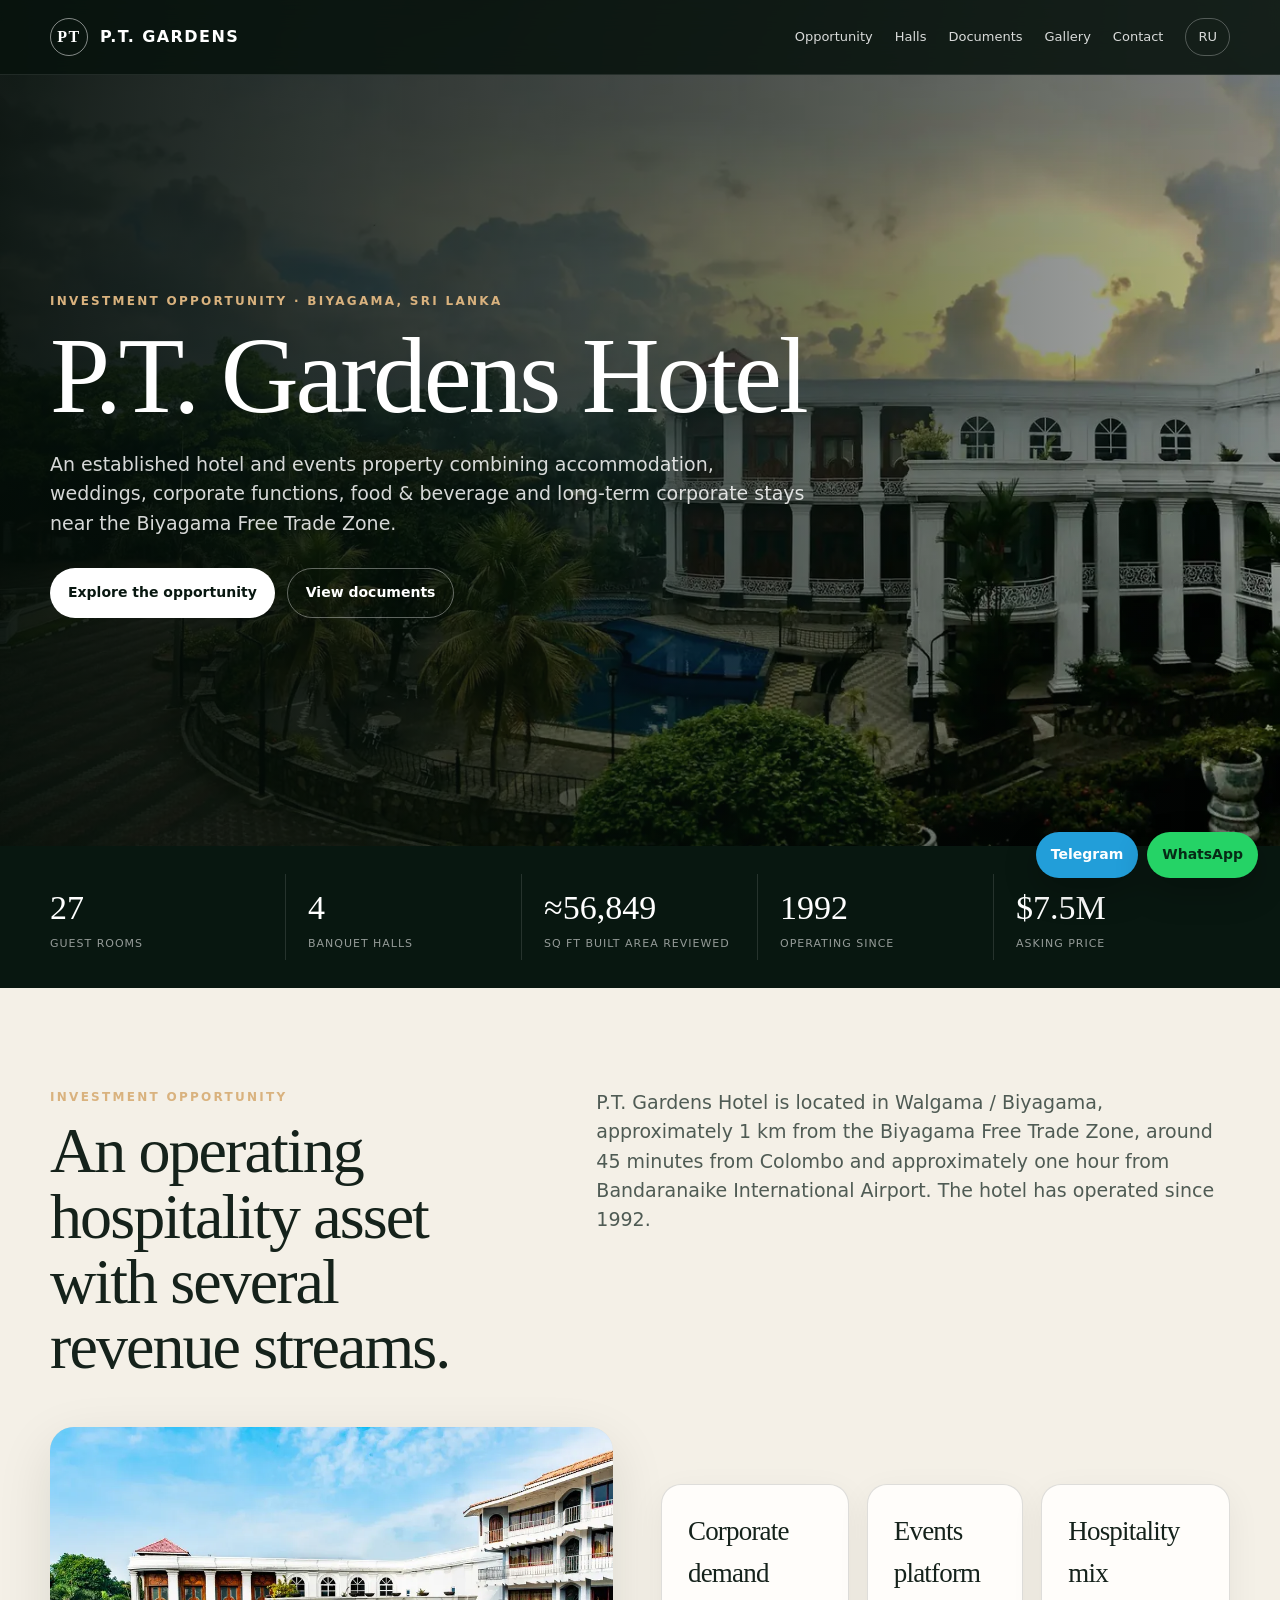
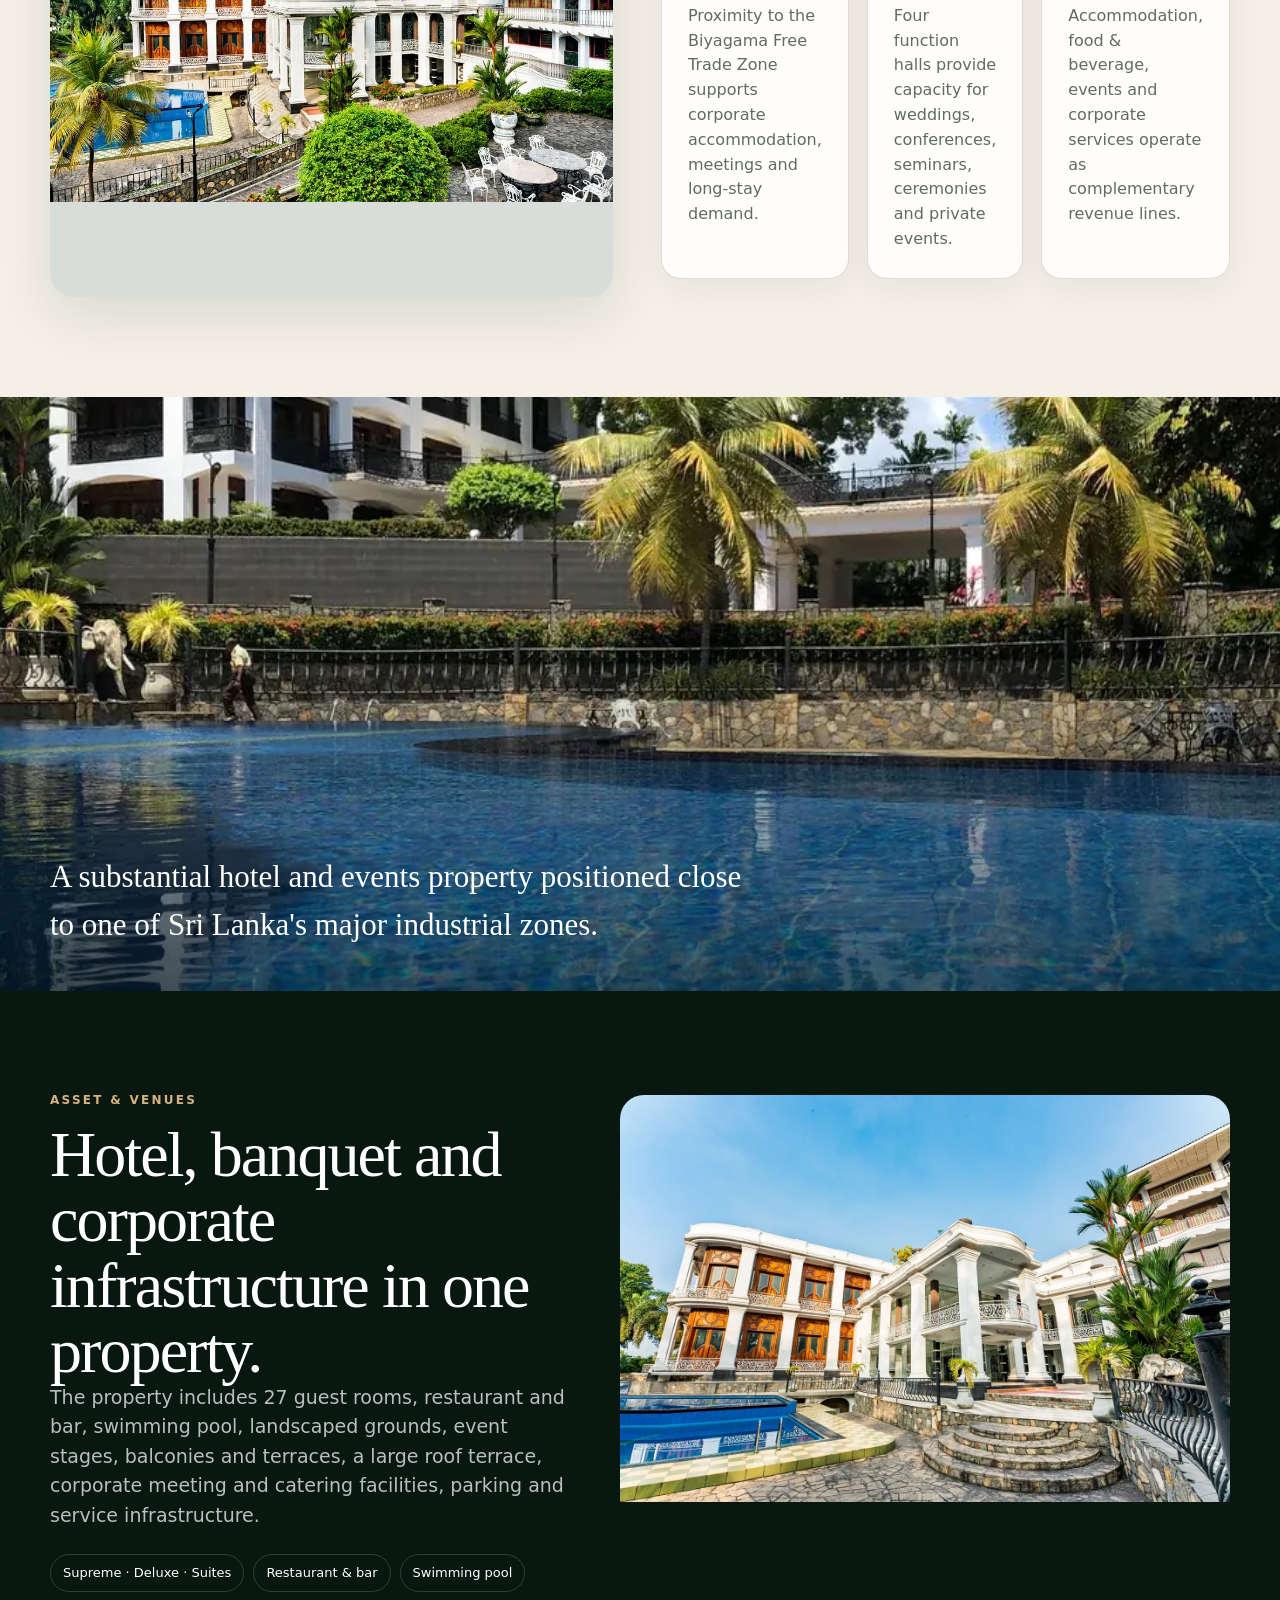
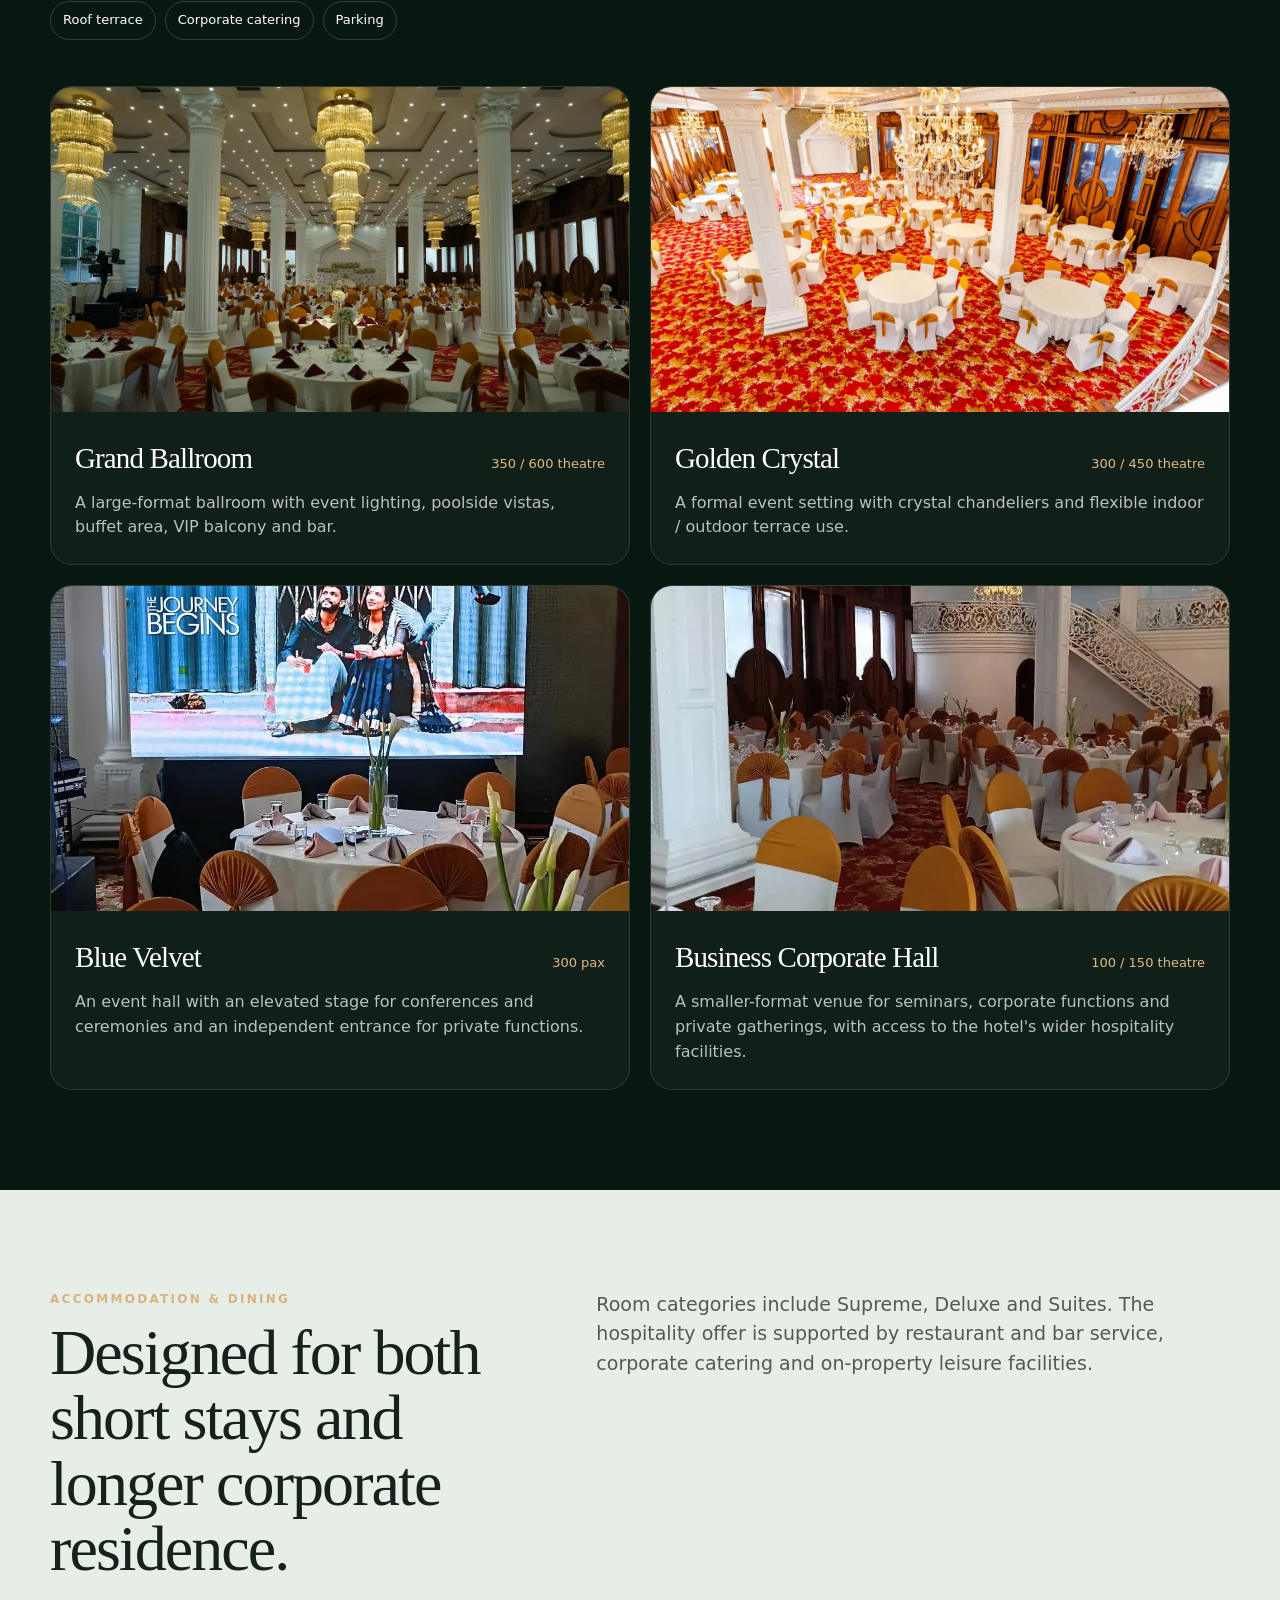
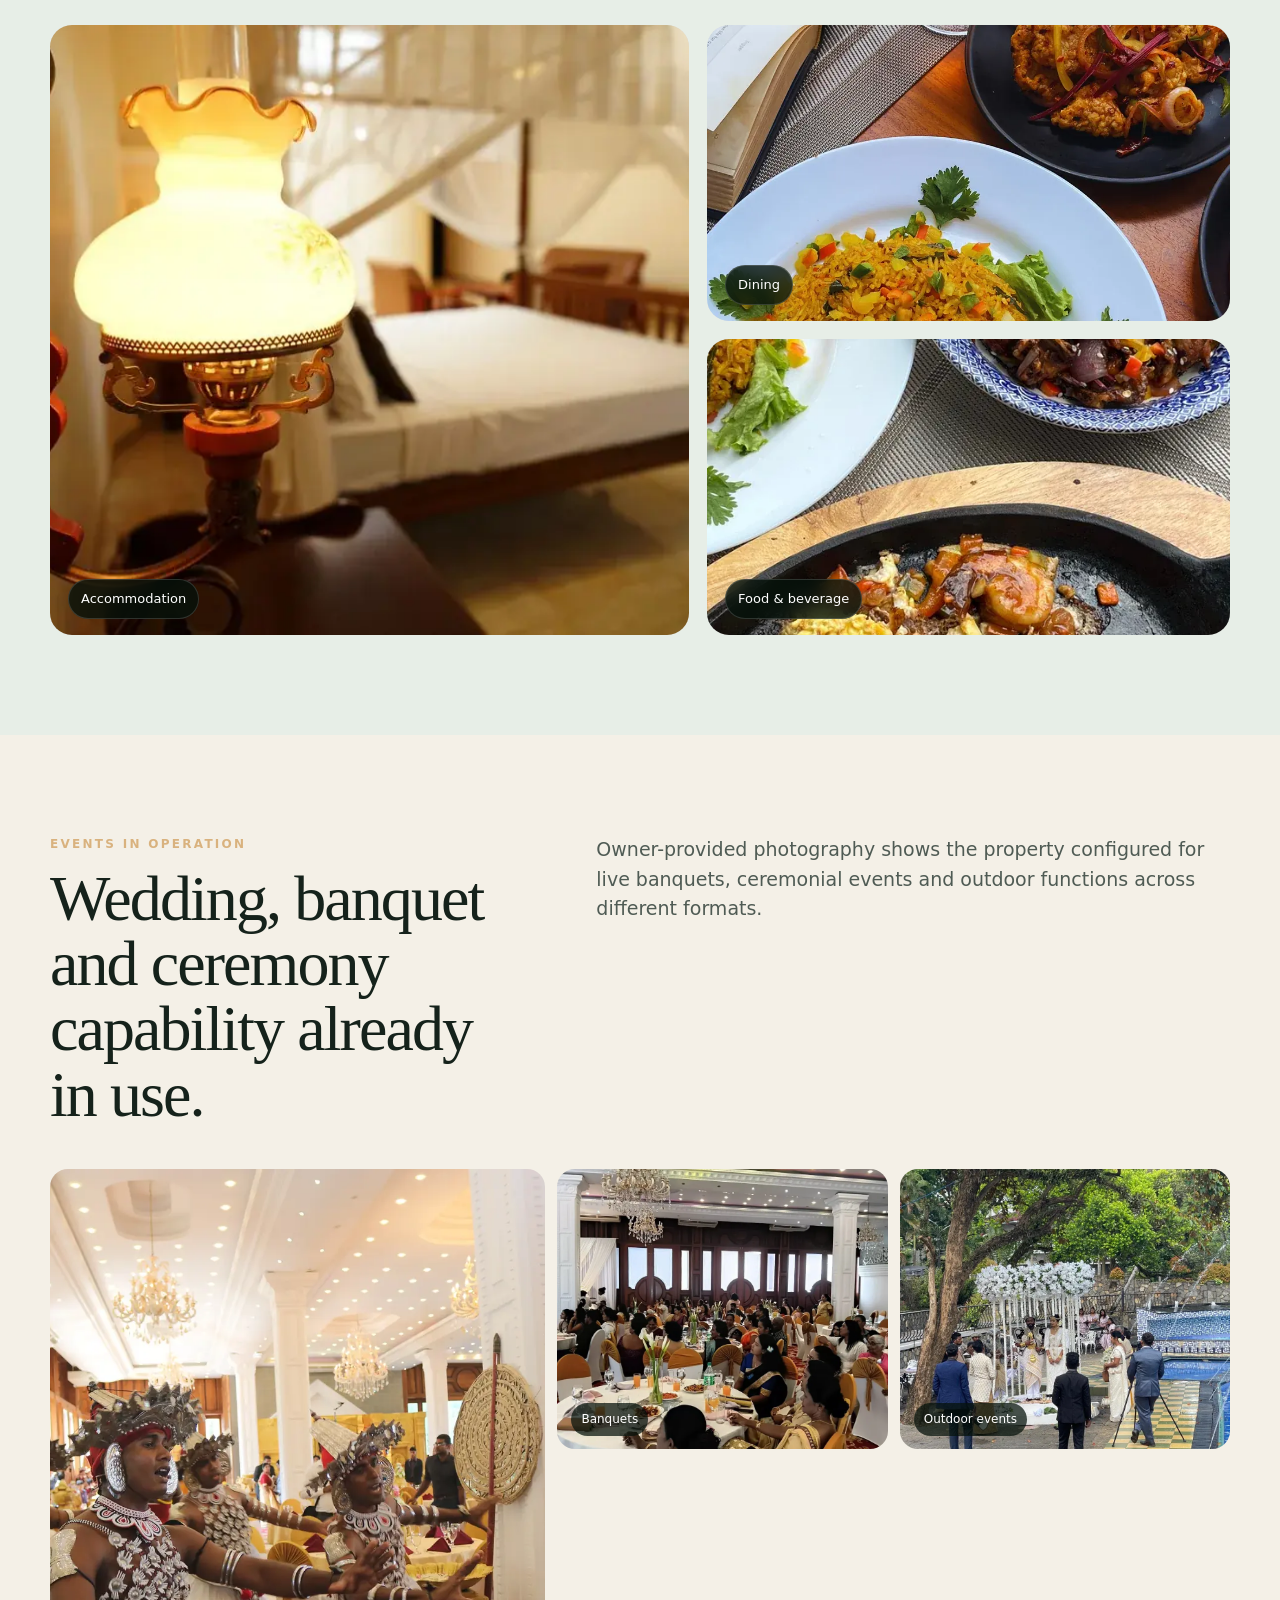
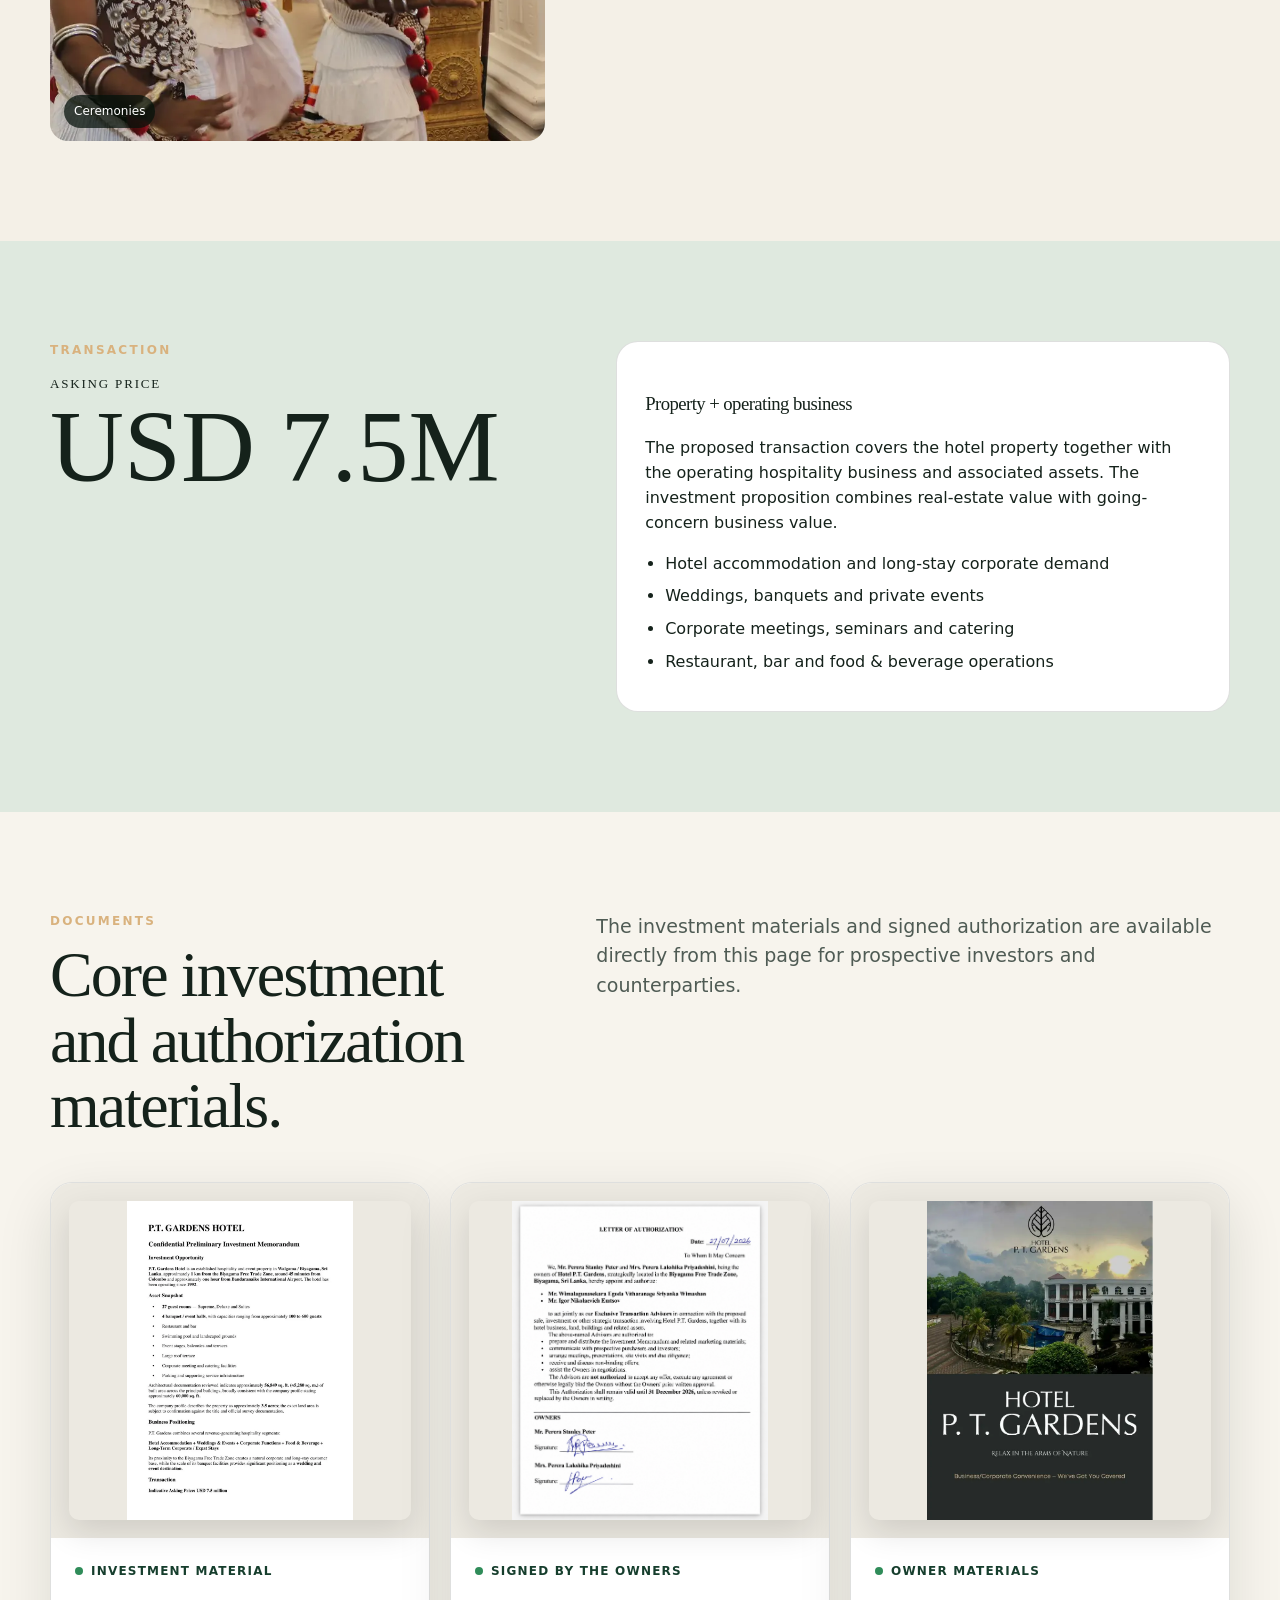
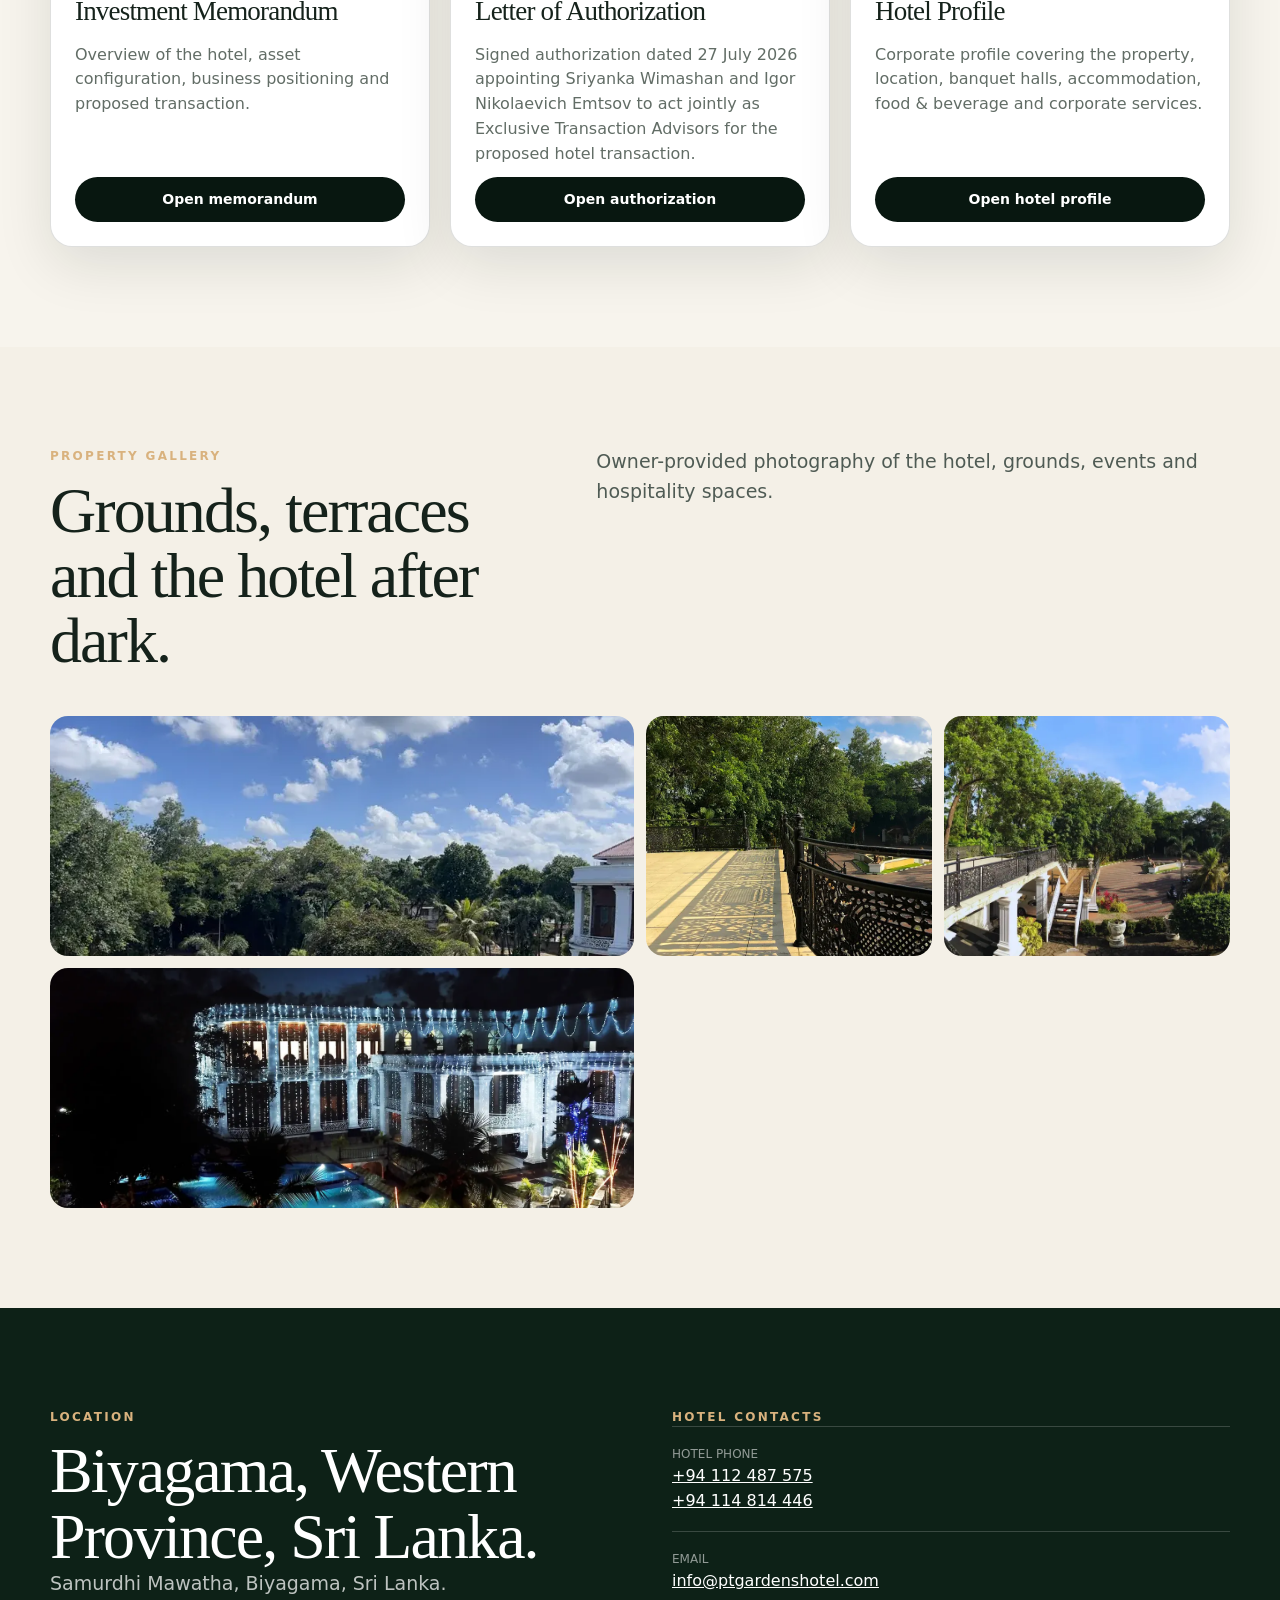
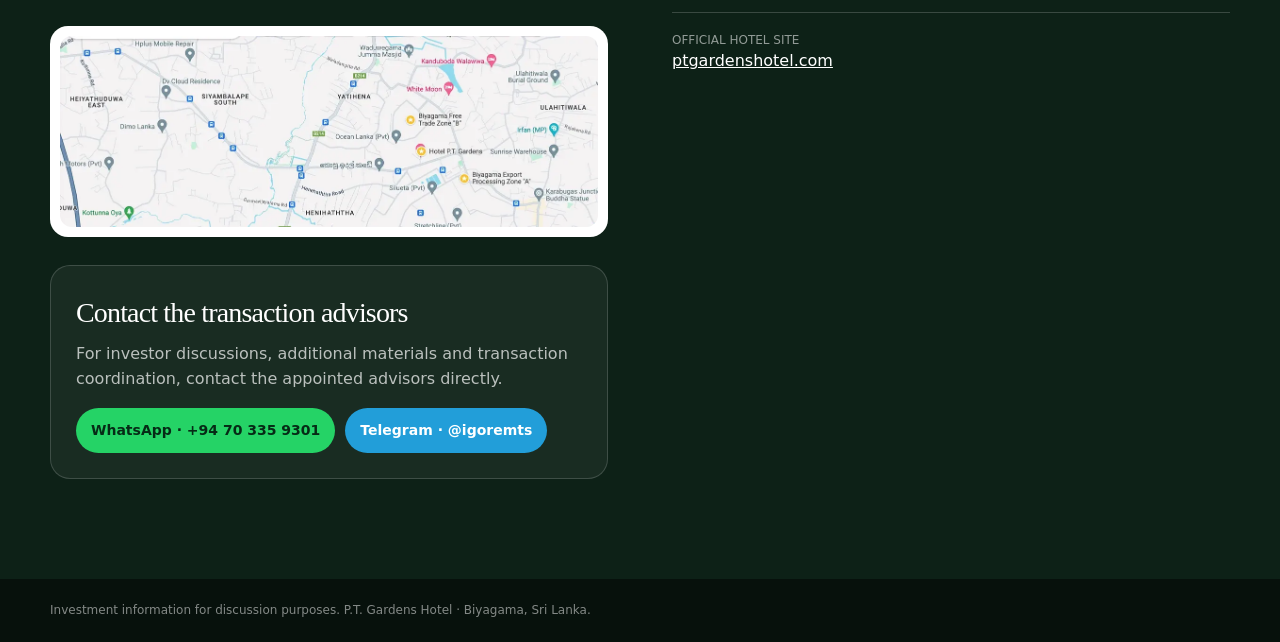
==== commit d1050cdf: "Restore original P.T. Gardens site" ====
--- a/index.html
+++ b/index.html
@@ -1,312 +1,47 @@
 <!doctype html>
 <html lang="en">
 <head>
-  <meta charset="utf-8">
-  <meta name="viewport" content="width=device-width, initial-scale=1">
-  <meta name="description" content="P.T. Gardens Hotel - preliminary investment opportunity in Biyagama, Sri Lanka. 27 rooms, 4 event halls, restaurant, bar, pool and operating hospitality business.">
-  <meta name="theme-color" content="#17392f">
-  <title>P.T. Gardens Hotel | Investment Opportunity</title>
-  <link rel="icon" href="assets/images/logo.webp" type="image/webp">
-  <link rel="stylesheet" href="styles.css">
+<meta charset="utf-8">
+<meta name="viewport" content="width=device-width,initial-scale=1">
+<title>P.T. Gardens Hotel — Investment Opportunity</title>
+<meta name="description" content="P.T. Gardens Hotel investment opportunity in Biyagama, Sri Lanka — established hotel, banquet and events business near the Biyagama Free Trade Zone.">
+<style>
+:root{--ink:#15221b;--deep:#081710;--forest:#163e2d;--cream:#f4f0e7;--paper:#fffdfa;--gold:#c69b63;--muted:#667169;--line:rgba(21,34,27,.14);--shadow:0 18px 55px rgba(13,31,22,.11)}
+*{box-sizing:border-box}html{scroll-behavior:smooth}body{margin:0;background:var(--cream);color:var(--ink);font-family:Inter,ui-sans-serif,system-ui,-apple-system,BlinkMacSystemFont,"Segoe UI",sans-serif;line-height:1.55}img,video{max-width:100%}button,a{font:inherit}.wrap{width:min(1180px,calc(100% - 42px));margin:auto}h1,h2,h3{font-family:Georgia,"Times New Roman",serif;font-weight:500;letter-spacing:-.03em}.kicker,.eyebrow{text-transform:uppercase;letter-spacing:.19em;font-size:12px;font-weight:800;color:#d9b27e}.nav{position:fixed;z-index:50;inset:0 0 auto;background:rgba(7,19,13,.88);backdrop-filter:blur(14px);border-bottom:1px solid rgba(255,255,255,.1)}.navin{height:74px;display:flex;align-items:center;justify-content:space-between;color:#fff}.brand{display:flex;align-items:center;gap:12px;color:#fff;text-decoration:none;font-weight:850;letter-spacing:.09em}.mark{width:38px;height:38px;border:1px solid rgba(255,255,255,.5);border-radius:50%;display:grid;place-items:center;font-family:Georgia}.links{display:flex;align-items:center;gap:22px}.links a,.lang{color:#fff;text-decoration:none;font-size:13px;opacity:.84}.lang{border:1px solid rgba(255,255,255,.32);background:transparent;border-radius:999px;padding:8px 12px;cursor:pointer}.hero{min-height:94vh;display:flex;align-items:flex-end;color:#fff;padding:150px 0 86px;background:linear-gradient(90deg,rgba(4,13,8,.9),rgba(4,13,8,.53) 58%,rgba(4,13,8,.13)),url('assets/photos/hero-aerial.webp') center/cover no-repeat}.hero h1{font-size:clamp(58px,8.5vw,108px);line-height:.9;margin:16px 0 26px;max-width:960px}.hero p{font-size:19px;max-width:760px;color:rgba(255,255,255,.84)}.cta{display:flex;gap:12px;flex-wrap:wrap;margin-top:30px}.btn{display:inline-flex;align-items:center;justify-content:center;padding:13px 18px;border-radius:999px;text-decoration:none;font-weight:800;font-size:14px}.primary{background:#fff;color:var(--deep)}.ghost{border:1px solid rgba(255,255,255,.36);color:#fff}.stats{background:var(--deep);color:#fff}.statsgrid{display:grid;grid-template-columns:repeat(5,1fr);padding:28px 0}.stat{padding:8px 22px;border-right:1px solid rgba(255,255,255,.12)}.stat:first-child{padding-left:0}.stat:last-child{border:0}.num{font-family:Georgia;font-size:34px}.label{font-size:11px;text-transform:uppercase;letter-spacing:.09em;color:rgba(255,255,255,.57)}.section{padding:100px 0}.head{display:grid;grid-template-columns:.85fr 1.15fr;gap:78px;align-items:start}.section h2{font-size:clamp(40px,5vw,68px);line-height:1.02;margin:12px 0 0}.lead{font-size:19px;color:#4f5b54;margin:0}.visual-split{display:grid;grid-template-columns:1fr 1fr;gap:48px;align-items:center;margin-top:48px}.visual-card{border-radius:24px;overflow:hidden;box-shadow:var(--shadow);min-height:470px;background:#d8ddd9}.visual-card img{width:100%;height:100%;object-fit:cover;display:block}.facts{display:grid;grid-template-columns:repeat(3,1fr);gap:18px;margin-top:38px}.card{background:var(--paper);border:1px solid var(--line);border-radius:20px;padding:26px;box-shadow:0 10px 34px rgba(14,31,22,.06)}.card h3{font-size:27px;margin:0 0 9px}.card p{margin:0;color:#606b64}.photo-band{height:66vh;min-height:500px;position:relative;background:url('assets/photos/pool.webp') center/cover no-repeat}.photo-band:after{content:"";position:absolute;inset:0;background:linear-gradient(180deg,transparent 40%,rgba(3,13,8,.62))}.photo-caption{position:absolute;z-index:2;bottom:42px;left:max(22px,calc((100% - 1180px)/2));right:22px;max-width:700px;color:#fff;font-family:Georgia;font-size:31px}.dark{background:var(--deep);color:#fff}.dark .lead,.dark p{color:rgba(255,255,255,.72)}.asset-grid{display:grid;grid-template-columns:.92fr 1.08fr;gap:50px;align-items:center}.asset-photo{border-radius:24px;overflow:hidden;min-height:540px}.asset-photo img{width:100%;height:100%;object-fit:cover;display:block}.pills{display:flex;gap:9px;flex-wrap:wrap;margin-top:24px}.pill{border:1px solid rgba(255,255,255,.17);border-radius:999px;padding:8px 12px;font-size:13px}.halls{display:grid;grid-template-columns:repeat(2,1fr);gap:20px;margin-top:46px}.hall{overflow:hidden;border:1px solid rgba(255,255,255,.12);border-radius:22px;background:rgba(255,255,255,.035)}.hall img{width:100%;aspect-ratio:16/9;object-fit:cover;display:block}.hallbody{padding:24px}.halltop{display:flex;justify-content:space-between;align-items:baseline;gap:14px}.hall h3{font-size:29px;margin:0}.cap{font-size:13px;color:#dfba89;white-space:nowrap}.hall p{margin:10px 0 0}.hospitality{background:#e7eee7}.hospitality-grid{display:grid;grid-template-columns:1.1fr .9fr;gap:18px;margin-top:44px}.hospitality-main,.hospitality-side{display:grid;gap:18px}.media-card{position:relative;overflow:hidden;border-radius:22px;min-height:290px;background:#ddd}.media-card.tall{min-height:610px}.media-card img{width:100%;height:100%;object-fit:cover;display:block;position:absolute;inset:0}.media-label{position:absolute;z-index:2;left:18px;bottom:16px;background:rgba(5,17,11,.78);color:#fff;border:1px solid rgba(255,255,255,.15);backdrop-filter:blur(8px);padding:9px 12px;border-radius:999px;font-size:13px}.event-grid{display:grid;grid-template-columns:1.2fr .8fr .8fr;grid-auto-rows:280px;gap:12px;margin-top:42px}.event-grid figure{margin:0;position:relative;overflow:hidden;border-radius:18px;background:#ddd}.event-grid figure:first-child{grid-row:span 2}.event-grid img{width:100%;height:100%;object-fit:cover;display:block}.event-grid figcaption{position:absolute;left:14px;bottom:13px;color:#fff;background:rgba(5,17,11,.72);padding:7px 10px;border-radius:999px;font-size:12px}.investment{background:#dfe9df}.investment-grid{display:grid;grid-template-columns:.9fr 1.1fr;gap:64px;align-items:start}.price{font-family:Georgia;font-size:clamp(62px,8vw,112px);line-height:.9;margin:18px 0 25px}.price small{font-family:Inter;font-size:13px;letter-spacing:.14em;text-transform:uppercase;display:block;margin-bottom:12px}.transaction-card{background:#fff;border:1px solid var(--line);border-radius:22px;padding:28px}.transaction-card ul{margin:16px 0 0;padding-left:20px}.transaction-card li{margin:8px 0}.docs{background:#f7f4ed}.docgrid{display:grid;grid-template-columns:repeat(3,1fr);gap:20px;margin-top:44px}.doccard{background:#fff;border:1px solid var(--line);border-radius:22px;overflow:hidden;box-shadow:var(--shadow);display:flex;flex-direction:column}.docpreview{height:355px;background:#ece9e1;padding:18px;display:flex;align-items:center;justify-content:center}.docpreview img{width:100%;height:100%;object-fit:contain;display:block;border-radius:10px;box-shadow:0 12px 32px rgba(0,0,0,.12)}.docbody{padding:24px;display:flex;flex-direction:column;gap:10px;flex:1}.docbody h3{font-size:27px;margin:0}.docbody p{margin:0;color:#626d66}.docbutton{margin-top:auto;display:inline-flex;justify-content:center;text-decoration:none;padding:12px 15px;border-radius:999px;background:var(--deep);color:#fff;font-weight:800;font-size:14px}.auth-badge{display:inline-flex;align-items:center;gap:8px;font-size:12px;text-transform:uppercase;letter-spacing:.1em;color:var(--forest);font-weight:850}.auth-badge:before{content:"";width:8px;height:8px;background:#2f8c59;border-radius:50%}.gallery-grid{display:grid;grid-template-columns:repeat(4,1fr);grid-auto-rows:240px;gap:12px;margin-top:42px}.gallery-grid button{border:0;padding:0;cursor:pointer;border-radius:18px;overflow:hidden;background:#ddd}.gallery-grid img{width:100%;height:100%;object-fit:cover;display:block;transition:.32s transform}.gallery-grid button:hover img{transform:scale(1.035)}.gallery-grid button:nth-child(1){grid-column:span 2}.gallery-grid button:nth-child(4){grid-column:span 2}.location-map{margin-top:28px;background:#fff;border-radius:18px;padding:10px;overflow:hidden}.location-map img{display:block;width:100%;height:auto;border-radius:12px}.contact{background:#0d2117;color:#fff}.contactgrid{display:grid;grid-template-columns:1fr 1fr;gap:64px}.contact .lead{color:rgba(255,255,255,.73)}.contactbox{border-top:1px solid rgba(255,255,255,.18);padding:18px 0}.contact a{color:#fff}.small{font-size:12px;color:rgba(255,255,255,.55)}.investor-contact{margin-top:28px;padding:25px;border:1px solid rgba(255,255,255,.16);border-radius:20px;background:rgba(255,255,255,.05)}.investor-contact h3{font-size:28px;margin:0 0 8px}.investor-contact p{margin:0;color:rgba(255,255,255,.7)}.contact-actions{display:flex;gap:10px;flex-wrap:wrap;margin-top:16px}.contact-action{display:inline-flex;align-items:center;justify-content:center;padding:12px 15px;border-radius:999px;text-decoration:none;font-weight:800;font-size:14px}.whatsapp{background:#25D366!important;color:#062b16!important}.telegram{background:#229ED9!important;color:#fff!important}.floating{position:fixed;z-index:60;right:22px;bottom:22px;display:flex;gap:9px;align-items:center}.floating a{box-shadow:0 13px 34px rgba(0,0,0,.24)}.float-btn{padding:12px 15px;border-radius:999px;text-decoration:none;font-weight:850;font-size:14px}.float-wa{background:#25D366;color:#062b16}.float-tg{background:#229ED9;color:#fff}footer{background:#07110c;color:rgba(255,255,255,.5);font-size:12px;padding:22px 0}.modal{position:fixed;z-index:100;inset:0;background:rgba(0,0,0,.92);display:none;align-items:center;justify-content:center;padding:24px}.modal.open{display:flex}.modal img{max-width:min(1250px,95vw);max-height:90vh;border-radius:12px}.close{position:absolute;right:22px;top:20px;width:42px;height:42px;border-radius:50%;border:0;background:#fff;font-size:22px;cursor:pointer}
+@media(max-width:980px){.links a{display:none}.head,.asset-grid,.investment-grid,.video-grid,.contactgrid{grid-template-columns:1fr;gap:36px}.statsgrid{grid-template-columns:repeat(2,1fr)}.stat{border-right:0;border-bottom:1px solid rgba(255,255,255,.1);padding:15px}.facts{grid-template-columns:1fr 1fr}.halls,.docgrid{grid-template-columns:1fr 1fr}.hospitality-grid{grid-template-columns:1fr}.media-card.tall{min-height:480px}.event-grid{grid-template-columns:1fr 1fr}.event-grid figure:first-child{grid-row:span 1;grid-column:span 2}.gallery-grid{grid-template-columns:repeat(2,1fr)}}
+@media(max-width:640px){.wrap{width:min(100% - 28px,1180px)}.hero{min-height:88vh}.hero h1{font-size:54px}.facts,.halls,.docgrid{grid-template-columns:1fr}.visual-split{grid-template-columns:1fr}.visual-card{min-height:360px}.event-grid{grid-template-columns:1fr;grid-auto-rows:230px}.event-grid figure:first-child{grid-column:auto}.gallery-grid{grid-auto-rows:190px}.gallery-grid button:nth-child(1),.gallery-grid button:nth-child(4){grid-column:auto}.floating{right:12px;bottom:12px;flex-direction:column;align-items:flex-end}.float-btn{padding:10px 13px}.section{padding:74px 0}.docpreview{height:310px}.photo-band{height:54vh;min-height:420px}.asset-photo{min-height:390px}.hospitality-grid{display:block}.hospitality-main,.hospitality-side{margin-bottom:16px}.media-card,.media-card.tall{min-height:320px;margin-bottom:16px}}
+</style>
 </head>
 <body>
-  <a class="skip-link" href="#main"><span class="lang en">Skip to content</span><span class="lang ru">К содержанию</span></a>
+<nav class="nav"><div class="wrap navin"><a class="brand" href="#top"><span class="mark">PT</span><span>P.T. GARDENS</span></a><div class="links"><a href="#opportunity" data-en="Opportunity" data-ru="Объект">Opportunity</a><a href="#halls" data-en="Halls" data-ru="Залы">Halls</a><a href="#documents" data-en="Documents" data-ru="Документы">Documents</a><a href="#gallery" data-en="Gallery" data-ru="Галерея">Gallery</a><a href="#contact" data-en="Contact" data-ru="Контакты">Contact</a><button class="lang" id="langBtn">RU</button></div></div></nav>
+<header class="hero" id="top"><div class="wrap"><div class="eyebrow" data-en="Investment opportunity · Biyagama, Sri Lanka" data-ru="Инвестиционное предложение · Биягама, Шри-Ланка">Investment opportunity · Biyagama, Sri Lanka</div><h1>P.T. Gardens Hotel</h1><p data-en="An established hotel and events property combining accommodation, weddings, corporate functions, food & beverage and long-term corporate stays near the Biyagama Free Trade Zone." data-ru="Действующий гостинично-банкетный комплекс рядом с Biyagama Free Trade Zone: размещение, свадьбы и мероприятия, корпоративные функции, F&B и долгосрочное проживание корпоративных клиентов.">An established hotel and events property combining accommodation, weddings, corporate functions, food & beverage and long-term corporate stays near the Biyagama Free Trade Zone.</p><div class="cta"><a class="btn primary" href="#opportunity" data-en="Explore the opportunity" data-ru="Смотреть предложение">Explore the opportunity</a><a class="btn ghost" href="#documents" data-en="View documents" data-ru="Документы">View documents</a></div></div></header>
+<section class="stats"><div class="wrap statsgrid"><div class="stat"><div class="num">27</div><div class="label" data-en="Guest rooms" data-ru="Номеров">Guest rooms</div></div><div class="stat"><div class="num">4</div><div class="label" data-en="Banquet halls" data-ru="Банкетных зала">Banquet halls</div></div><div class="stat"><div class="num">≈56,849</div><div class="label" data-en="Sq ft built area reviewed" data-ru="фут² изученной застройки">Sq ft built area reviewed</div></div><div class="stat"><div class="num">1992</div><div class="label" data-en="Operating since" data-ru="Работает с">Operating since</div></div><div class="stat"><div class="num">$7.5M</div><div class="label" data-en="Asking price" data-ru="Цена предложения">Asking price</div></div></div></section>
 
-  <header class="site-header" id="top">
-    <a class="brand" href="#top" aria-label="P.T. Gardens home">
-      <img src="assets/images/logo.webp" alt="P.T. Gardens logo" width="50" height="44">
-      <span>P.T. GARDENS</span>
-    </a>
-    <nav class="main-nav" aria-label="Primary navigation">
-      <a href="#asset"><span class="lang en">Asset</span><span class="lang ru">Объект</span></a>
-      <a href="#location"><span class="lang en">Location</span><span class="lang ru">Локация</span></a>
-      <a href="#business"><span class="lang en">Business</span><span class="lang ru">Бизнес</span></a>
-      <a href="#gallery"><span class="lang en">Gallery</span><span class="lang ru">Галерея</span></a>
-      <a href="#transaction"><span class="lang en">Transaction</span><span class="lang ru">Сделка</span></a>
-    </nav>
-    <button class="lang-toggle" type="button" aria-label="Switch language" data-lang-toggle>RU</button>
-  </header>
+<section class="section" id="opportunity"><div class="wrap"><div class="head"><div><div class="kicker" data-en="Investment opportunity" data-ru="Инвестиционное предложение">Investment opportunity</div><h2 data-en="An operating hospitality asset with several revenue streams." data-ru="Действующий гостиничный актив с несколькими источниками выручки.">An operating hospitality asset with several revenue streams.</h2></div><p class="lead" data-en="P.T. Gardens Hotel is located in Walgama / Biyagama, approximately 1 km from the Biyagama Free Trade Zone, around 45 minutes from Colombo and approximately one hour from Bandaranaike International Airport. The hotel has operated since 1992." data-ru="P.T. Gardens Hotel расположен в районе Walgama / Biyagama, примерно в 1 км от Biyagama Free Trade Zone, ориентировочно в 45 минутах от Коломбо и около часа от международного аэропорта Bandaranaike. Отель работает с 1992 года.">P.T. Gardens Hotel is located in Walgama / Biyagama, approximately 1 km from the Biyagama Free Trade Zone, around 45 minutes from Colombo and approximately one hour from Bandaranaike International Airport. The hotel has operated since 1992.</p></div><div class="visual-split"><div class="visual-card"><img src="assets/photos/opportunity-courtyard.webp" alt="P.T. Gardens courtyard and hotel buildings"></div><div><div class="facts"><div class="card"><h3 data-en="Corporate demand" data-ru="Корпоративный спрос">Corporate demand</h3><p data-en="Proximity to the Biyagama Free Trade Zone supports corporate accommodation, meetings and long-stay demand." data-ru="Близость к Biyagama Free Trade Zone поддерживает спрос на корпоративное размещение, встречи и длительное проживание.">Proximity to the Biyagama Free Trade Zone supports corporate accommodation, meetings and long-stay demand.</p></div><div class="card"><h3 data-en="Events platform" data-ru="Площадка для мероприятий">Events platform</h3><p data-en="Four function halls provide capacity for weddings, conferences, seminars, ceremonies and private events." data-ru="Четыре зала позволяют проводить свадьбы, конференции, семинары, церемонии и частные мероприятия.">Four function halls provide capacity for weddings, conferences, seminars, ceremonies and private events.</p></div><div class="card"><h3 data-en="Hospitality mix" data-ru="Гостиничный бизнес">Hospitality mix</h3><p data-en="Accommodation, food & beverage, events and corporate services operate as complementary revenue lines." data-ru="Размещение, F&B, мероприятия и корпоративные услуги работают как взаимодополняющие направления выручки.">Accommodation, food & beverage, events and corporate services operate as complementary revenue lines.</p></div></div></div></div></div></section>
 
-  <main id="main">
-    <section class="hero section-dark">
-      <img class="hero-image" src="assets/images/hero-exterior.webp" alt="P.T. Gardens hotel exterior" fetchpriority="high">
-      <div class="hero-shade"></div>
-      <div class="hero-copy wrap">
-        <p class="eyebrow reveal"><span class="lang en">Confidential preliminary investment opportunity · Sri Lanka</span><span class="lang ru">Конфиденциальная предварительная инвестиционная возможность · Шри-Ланка</span></p>
-        <h1 class="reveal">P.T. Gardens<br><em>Hotel & Events</em></h1>
-        <p class="hero-lead reveal">
-          <span class="lang en">An established hospitality and event property in Biyagama with 27 rooms, four event halls, restaurant, bar, pool and operating business.</span>
-          <span class="lang ru">Действующий гостинично-банкетный комплекс в Биягаме: 27 номеров, четыре event-зала, ресторан, бар, бассейн и работающий гостиничный бизнес.</span>
-        </p>
-        <div class="hero-actions reveal">
-          <a class="button button-primary" href="#transaction"><span class="lang en">View investment terms</span><span class="lang ru">Условия предложения</span></a>
-          <a class="button button-ghost" href="#gallery"><span class="lang en">Explore the property</span><span class="lang ru">Посмотреть объект</span></a>
-        </div>
-      </div>
-      <div class="hero-price reveal">
-        <span class="hero-price-label"><span class="lang en">Indicative asking price</span><span class="lang ru">Ориентировочная цена</span></span>
-        <strong>USD 7.5M</strong>
-      </div>
-    </section>
+<div class="photo-band"><div class="photo-caption" data-en="A substantial hotel and events property positioned close to one of Sri Lanka's major industrial zones." data-ru="Крупный гостинично-банкетный комплекс рядом с одной из ключевых промышленных зон Шри-Ланки.">A substantial hotel and events property positioned close to one of Sri Lanka's major industrial zones.</div></div>
 
-    <section class="stats section-cream" aria-label="Key property statistics">
-      <div class="wrap stats-grid">
-        <article class="stat reveal"><strong>27</strong><span><span class="lang en">Guest rooms</span><span class="lang ru">Гостевых номеров</span></span></article>
-        <article class="stat reveal"><strong>4</strong><span><span class="lang en">Event halls</span><span class="lang ru">Event-зала</span></span></article>
-        <article class="stat reveal"><strong>600</strong><span><span class="lang en">Guests · largest theatre setup</span><span class="lang ru">Гостей · максимальная театральная рассадка</span></span></article>
-        <article class="stat reveal"><strong>≈5,280</strong><span><span class="lang en">m² principal built area*</span><span class="lang ru">м² основных зданий*</span></span></article>
-        <article class="stat reveal"><strong>1992</strong><span><span class="lang en">Operating since</span><span class="lang ru">Работает с</span></span></article>
-      </div>
-      <div class="wrap fineprint"><span class="lang en">* Architectural documentation reviewed indicates approximately 56,849 sq. ft.; the company profile states approximately 60,000 sq. ft.</span><span class="lang ru">* По изученной архитектурной документации - около 56 849 кв. футов; в профиле компании указано около 60 000 кв. футов.</span></div>
-    </section>
+<section class="section dark" id="halls"><div class="wrap"><div class="asset-grid"><div><div class="kicker" data-en="Asset & venues" data-ru="Актив и площадки">Asset & venues</div><h2 data-en="Hotel, banquet and corporate infrastructure in one property." data-ru="Гостиничная, банкетная и корпоративная инфраструктура в одном объекте.">Hotel, banquet and corporate infrastructure in one property.</h2><p class="lead" data-en="The property includes 27 guest rooms, restaurant and bar, swimming pool, landscaped grounds, event stages, balconies and terraces, a large roof terrace, corporate meeting and catering facilities, parking and service infrastructure." data-ru="Объект включает 27 номеров, ресторан и бар, бассейн, озеленённую территорию, event-сцены, балконы и террасы, большую террасу на крыше, помещения для корпоративных встреч и кейтеринга, парковку и сервисную инфраструктуру.">The property includes 27 guest rooms, restaurant and bar, swimming pool, landscaped grounds, event stages, balconies and terraces, a large roof terrace, corporate meeting and catering facilities, parking and service infrastructure.</p><div class="pills"><span class="pill">Supreme · Deluxe · Suites</span><span class="pill">Restaurant & bar</span><span class="pill">Swimming pool</span><span class="pill">Roof terrace</span><span class="pill">Corporate catering</span><span class="pill">Parking</span></div></div><div class="asset-photo"><img src="assets/photos/facade.webp" alt="P.T. Gardens hotel facade"></div></div>
+<div class="halls"><article class="hall"><img src="assets/photos/hall-grand.webp" alt="Banquet hall at P.T. Gardens"><div class="hallbody"><div class="halltop"><h3>Grand Ballroom</h3><span class="cap">350 / 600 theatre</span></div><p data-en="A large-format ballroom with event lighting, poolside vistas, buffet area, VIP balcony and bar." data-ru="Крупный банкетный зал с event-освещением, видом на бассейн, buffet-зоной, VIP-балконом и баром.">A large-format ballroom with event lighting, poolside vistas, buffet area, VIP balcony and bar.</p></div></article><article class="hall"><img src="assets/photos/hall-golden.webp" alt="Banquet hall interior at P.T. Gardens"><div class="hallbody"><div class="halltop"><h3>Golden Crystal</h3><span class="cap">300 / 450 theatre</span></div><p data-en="A formal event setting with crystal chandeliers and flexible indoor / outdoor terrace use." data-ru="Торжественное пространство с хрустальными люстрами и возможностью использовать внутреннюю и наружную террасы.">A formal event setting with crystal chandeliers and flexible indoor / outdoor terrace use.</p></div></article><article class="hall"><img src="assets/photos/hall-blue.webp" alt="Event stage and banquet seating at P.T. Gardens"><div class="hallbody"><div class="halltop"><h3>Blue Velvet</h3><span class="cap">300 pax</span></div><p data-en="An event hall with an elevated stage for conferences and ceremonies and an independent entrance for private functions." data-ru="Зал с поднятой сценой для конференций и церемоний и отдельным входом для закрытых мероприятий.">An event hall with an elevated stage for conferences and ceremonies and an independent entrance for private functions.</p></div></article><article class="hall"><img src="assets/photos/hall-business.webp" alt="Corporate and banquet setting at P.T. Gardens"><div class="hallbody"><div class="halltop"><h3>Business Corporate Hall</h3><span class="cap">100 / 150 theatre</span></div><p data-en="A smaller-format venue for seminars, corporate functions and private gatherings, with access to the hotel's wider hospitality facilities." data-ru="Более камерная площадка для семинаров, корпоративных функций и частных мероприятий с доступом ко всей гостиничной инфраструктуре.">A smaller-format venue for seminars, corporate functions and private gatherings, with access to the hotel's wider hospitality facilities.</p></div></article></div></div></section>
 
-    <section class="section section-light" id="asset">
-      <div class="wrap split-grid">
-        <div class="section-heading reveal">
-          <p class="eyebrow"><span class="lang en">The asset</span><span class="lang ru">Объект</span></p>
-          <h2><span class="lang en">Hospitality, events and operating business in one acquisition.</span><span class="lang ru">Гостиница, мероприятия и действующий бизнес - в одной инвестиционной возможности.</span></h2>
-        </div>
-        <div class="body-copy reveal">
-          <p><span class="lang en">P.T. Gardens Hotel is an established hospitality and event property in Walgama / Biyagama, Sri Lanka, approximately 1 km from the Biyagama Free Trade Zone. The hotel has been operating since 1992.</span><span class="lang ru">P.T. Gardens Hotel - действующий гостинично-банкетный комплекс в районе Walgama / Biyagama, Шри-Ланка, примерно в 1 км от Свободной торговой зоны Biyagama. Отель работает с 1992 года.</span></p>
-          <p><span class="lang en">The company profile describes the property as approximately 3.5 acres. Exact land area remains subject to confirmation against title and official survey documentation.</span><span class="lang ru">В профиле компании площадь участка указана как около 3,5 акров. Точная площадь подлежит подтверждению по правоустанавливающим документам и официальной геодезической документации.</span></p>
-        </div>
-      </div>
+<section class="section hospitality"><div class="wrap"><div class="head"><div><div class="kicker" data-en="Accommodation & dining" data-ru="Размещение и ресторан">Accommodation & dining</div><h2 data-en="Designed for both short stays and longer corporate residence." data-ru="Для коротких поездок и длительного корпоративного проживания.">Designed for both short stays and longer corporate residence.</h2></div><p class="lead" data-en="Room categories include Supreme, Deluxe and Suites. The hospitality offer is supported by restaurant and bar service, corporate catering and on-property leisure facilities." data-ru="Категории размещения включают Supreme, Deluxe и Suites. Гостиничное предложение дополняют ресторан и бар, корпоративный кейтеринг и инфраструктура отдыха на территории.">Room categories include Supreme, Deluxe and Suites. The hospitality offer is supported by restaurant and bar service, corporate catering and on-property leisure facilities.</p></div><div class="hospitality-grid"><div class="hospitality-main"><div class="media-card tall"><img src="assets/photos/room.webp" alt="Guest room at P.T. Gardens"><div class="media-label" data-en="Accommodation" data-ru="Размещение">Accommodation</div></div></div><div class="hospitality-side"><div class="media-card"><img src="assets/photos/food-1.webp" alt="Food service at P.T. Gardens"><div class="media-label" data-en="Dining" data-ru="Ресторан">Dining</div></div><div class="media-card"><img src="assets/photos/food-2.webp" alt="Restaurant dishes at P.T. Gardens"><div class="media-label" data-en="Food & beverage" data-ru="Food & Beverage">Food & beverage</div></div></div></div></div></section>
 
-      <div class="wrap feature-grid">
-        <article class="feature-card reveal"><span class="feature-index">01</span><h3><span class="lang en">Accommodation</span><span class="lang ru">Размещение</span></h3><p><span class="lang en">Supreme, Deluxe and Suite categories, with short- and long-stay positioning for corporate clients and expatriates.</span><span class="lang ru">Категории Supreme, Deluxe и Suites; размещение на короткий и длительный срок для корпоративных клиентов и экспатов.</span></p></article>
-        <article class="feature-card reveal"><span class="feature-index">02</span><h3><span class="lang en">Events</span><span class="lang ru">Мероприятия</span></h3><p><span class="lang en">Four halls for weddings, conferences, seminars, parties and corporate functions, plus stages, terraces and balconies.</span><span class="lang ru">Четыре зала для свадеб, конференций, семинаров, вечеринок и корпоративных функций, а также сцены, террасы и балконы.</span></p></article>
-        <article class="feature-card reveal"><span class="feature-index">03</span><h3>F&amp;B</h3><p><span class="lang en">On-site restaurant and bar, event dining, themed activity formats and external corporate catering.</span><span class="lang ru">Ресторан и бар на территории, банкетное питание, тематические активности и корпоративный выездной кейтеринг.</span></p></article>
-        <article class="feature-card reveal"><span class="feature-index">04</span><h3><span class="lang en">Leisure & support</span><span class="lang ru">Отдых и инфраструктура</span></h3><p><span class="lang en">Swimming pool, landscaped grounds, roof terrace, parking and supporting service infrastructure.</span><span class="lang ru">Бассейн, благоустроенная территория, большая терраса на крыше, парковка и вспомогательная сервисная инфраструктура.</span></p></article>
-      </div>
+<section class="section"><div class="wrap"><div class="head"><div><div class="kicker" data-en="Events in operation" data-ru="Мероприятия">Events in operation</div><h2 data-en="Wedding, banquet and ceremony capability already in use." data-ru="Действующая инфраструктура для свадеб, банкетов и церемоний.">Wedding, banquet and ceremony capability already in use.</h2></div><p class="lead" data-en="Owner-provided photography shows the property configured for live banquets, ceremonial events and outdoor functions across different formats." data-ru="Фотографии собственника показывают объект в реальной эксплуатации: банкетные мероприятия, церемонии и outdoor-функции в разных форматах.">Owner-provided photography shows the property configured for live banquets, ceremonial events and outdoor functions across different formats.</p></div><div class="event-grid"><figure><img src="assets/photos/event-cultural.webp" alt="Ceremonial event inside P.T. Gardens"><figcaption data-en="Ceremonies" data-ru="Церемонии">Ceremonies</figcaption></figure><figure><img src="assets/photos/event-banquet-1.webp" alt="Banquet event at P.T. Gardens"><figcaption data-en="Banquets" data-ru="Банкеты">Banquets</figcaption></figure><figure><img src="assets/photos/event-outdoor.webp" alt="Outdoor ceremony at P.T. Gardens"><figcaption data-en="Outdoor events" data-ru="Outdoor-мероприятия">Outdoor events</figcaption></figure></div></div></section>
 
-      <figure class="wide-media wrap reveal">
-        <img src="assets/images/exterior-front.webp" alt="Front view of P.T. Gardens Hotel" loading="lazy">
-        <figcaption><span class="lang en">P.T. Gardens · hotel and pool complex</span><span class="lang ru">P.T. Gardens · гостиничный комплекс и бассейн</span></figcaption>
-      </figure>
-    </section>
+<section class="section investment"><div class="wrap investment-grid"><div><div class="kicker" data-en="Transaction" data-ru="Сделка">Transaction</div><div class="price"><small data-en="Asking price" data-ru="Цена предложения">Asking price</small>USD 7.5M</div></div><div class="transaction-card"><h3 data-en="Property + operating business" data-ru="Недвижимость + действующий бизнес">Property + operating business</h3><p data-en="The proposed transaction covers the hotel property together with the operating hospitality business and associated assets. The investment proposition combines real-estate value with going-concern business value." data-ru="Предлагаемая сделка охватывает гостиничную недвижимость вместе с действующим гостиничным бизнесом и связанными активами. Инвестиционное предложение объединяет стоимость недвижимости и стоимость действующего бизнеса.">The proposed transaction covers the hotel property together with the operating hospitality business and associated assets. The investment proposition combines real-estate value with going-concern business value.</p><ul><li data-en="Hotel accommodation and long-stay corporate demand" data-ru="Гостиничное размещение и долгосрочный корпоративный спрос">Hotel accommodation and long-stay corporate demand</li><li data-en="Weddings, banquets and private events" data-ru="Свадьбы, банкеты и частные мероприятия">Weddings, banquets and private events</li><li data-en="Corporate meetings, seminars and catering" data-ru="Корпоративные встречи, семинары и кейтеринг">Corporate meetings, seminars and catering</li><li data-en="Restaurant, bar and food & beverage operations" data-ru="Ресторан, бар и F&B-направление">Restaurant, bar and food & beverage operations</li></ul></div></div></section>
 
-    <section class="section section-dark" id="location">
-      <div class="wrap split-grid split-grid-top">
-        <div class="section-heading reveal">
-          <p class="eyebrow"><span class="lang en">Location</span><span class="lang ru">Локация</span></p>
-          <h2><span class="lang en">Biyagama: close to industry, connected to Colombo and the airport.</span><span class="lang ru">Биягама: рядом с промышленной зоной, с доступом к Коломбо и аэропорту.</span></h2>
-        </div>
-        <div class="body-copy reveal">
-          <p><span class="lang en">The property is positioned near the Biyagama Free Trade Zone, creating a natural base for corporate stays, executive accommodation and business events.</span><span class="lang ru">Близость к Свободной торговой зоне Biyagama формирует естественную базу для корпоративного проживания, размещения руководителей и деловых мероприятий.</span></p>
-          <ul class="distance-list">
-            <li><strong>≈1 km</strong><span><span class="lang en">Biyagama Free Trade Zone</span><span class="lang ru">Biyagama Free Trade Zone</span></span></li>
-            <li><strong>≈45 min</strong><span><span class="lang en">Colombo</span><span class="lang ru">Коломбо</span></span></li>
-            <li><strong>≈1 h</strong><span><span class="lang en">Bandaranaike International Airport</span><span class="lang ru">Международный аэропорт Бандаранаике</span></span></li>
-            <li><strong>≈1.5 h</strong><span><span class="lang en">Galle Fort, according to the company profile</span><span class="lang ru">Galle Fort, по данным профиля компании</span></span></li>
-            <li><strong>≈4 h</strong><span><span class="lang en">Kandy City Center, according to the company profile</span><span class="lang ru">Kandy City Center, по данным профиля компании</span></span></li>
-          </ul>
-        </div>
-      </div>
-      <div class="wrap location-media reveal">
-        <img src="assets/images/terrace.webp" alt="P.T. Gardens terrace and grounds" loading="lazy">
-        <img src="assets/images/location-map.webp" alt="Map showing the location of P.T. Gardens" loading="lazy">
-      </div>
-    </section>
+<section class="section docs" id="documents"><div class="wrap"><div class="head"><div><div class="kicker" data-en="Documents" data-ru="Документы">Documents</div><h2 data-en="Core investment and authorization materials." data-ru="Основные инвестиционные и подтверждающие документы.">Core investment and authorization materials.</h2></div><p class="lead" data-en="The investment materials and signed authorization are available directly from this page for prospective investors and counterparties." data-ru="Инвестиционные материалы и подписанное подтверждение полномочий доступны прямо на странице для потенциальных инвесторов и контрагентов.">The investment materials and signed authorization are available directly from this page for prospective investors and counterparties.</p></div><div class="docgrid"><article class="doccard"><div class="docpreview"><img src="assets/doc-previews/memo.webp" alt="Investment Memorandum preview"></div><div class="docbody"><div class="auth-badge" data-en="Investment material" data-ru="Инвестиционный материал">Investment material</div><h3 data-en="Investment Memorandum" data-ru="Инвестиционный меморандум">Investment Memorandum</h3><p data-en="Overview of the hotel, asset configuration, business positioning and proposed transaction." data-ru="Обзор отеля, конфигурации актива, бизнес-позиционирования и предлагаемой сделки.">Overview of the hotel, asset configuration, business positioning and proposed transaction.</p><a class="docbutton" href="assets/docs/investment-memorandum.pdf" target="_blank" rel="noopener" data-en="Open memorandum" data-ru="Открыть меморандум">Open memorandum</a></div></article><article class="doccard"><div class="docpreview"><img src="assets/docs/letter-of-authorization.png" alt="Signed Letter of Authorization preview"></div><div class="docbody"><div class="auth-badge" data-en="Signed by the owners" data-ru="Подписано собственниками">Signed by the owners</div><h3>Letter of Authorization</h3><p data-en="Signed authorization dated 27 July 2026 appointing Sriyanka Wimashan and Igor Nikolaevich Emtsov to act jointly as Exclusive Transaction Advisors for the proposed hotel transaction." data-ru="Подписанное 27 июля 2026 года подтверждение полномочий Sriyanka Wimashan и Игоря Николаевича Емцова совместно действовать как Exclusive Transaction Advisors по предполагаемой сделке с отелем.">Signed authorization dated 27 July 2026 appointing Sriyanka Wimashan and Igor Nikolaevich Emtsov to act jointly as Exclusive Transaction Advisors for the proposed hotel transaction.</p><a class="docbutton" href="assets/docs/letter-of-authorization.png" target="_blank" rel="noopener" data-en="Open authorization" data-ru="Открыть подтверждение">Open authorization</a></div></article><article class="doccard"><div class="docpreview"><img src="assets/doc-previews/brochure.webp" alt="P.T. Gardens corporate brochure preview"></div><div class="docbody"><div class="auth-badge" data-en="Owner materials" data-ru="Материалы собственника">Owner materials</div><h3 data-en="Hotel Profile" data-ru="Профиль отеля">Hotel Profile</h3><p data-en="Corporate profile covering the property, location, banquet halls, accommodation, food & beverage and corporate services." data-ru="Корпоративный профиль объекта: локация, банкетные залы, размещение, F&B и корпоративные услуги.">Corporate profile covering the property, location, banquet halls, accommodation, food & beverage and corporate services.</p><a class="docbutton" href="assets/docs/corporate-brochure.pdf" target="_blank" rel="noopener" data-en="Open hotel profile" data-ru="Открыть профиль">Open hotel profile</a></div></article></div></div></section>
 
-    <section class="section section-cream" id="business">
-      <div class="wrap split-grid">
-        <div class="section-heading reveal">
-          <p class="eyebrow"><span class="lang en">Business positioning</span><span class="lang ru">Позиционирование бизнеса</span></p>
-          <h2><span class="lang en">Multiple hospitality revenue streams already exist on the property.</span><span class="lang ru">На объекте уже сочетаются несколько источников гостиничной выручки.</span></h2>
-        </div>
-        <div class="body-copy reveal">
-          <p class="formula"><span><span class="lang en">Hotel accommodation</span><span class="lang ru">Размещение</span></span><b>+</b><span><span class="lang en">Weddings & events</span><span class="lang ru">Свадьбы и мероприятия</span></span><b>+</b><span><span class="lang en">Corporate functions</span><span class="lang ru">Корпоративные функции</span></span><b>+</b><span>F&amp;B</span><b>+</b><span><span class="lang en">Long-term corporate / expat stays</span><span class="lang ru">Долгосрочное размещение корпоративных клиентов / экспатов</span></span></p>
-          <p><span class="lang en">Proximity to the Free Trade Zone supports corporate and long-stay demand, while the scale of banquet infrastructure positions the property as a wedding and event destination.</span><span class="lang ru">Близость к Свободной торговой зоне поддерживает корпоративный и долгосрочный спрос, а масштаб банкетной инфраструктуры позволяет позиционировать объект как площадку для свадеб и мероприятий.</span></p>
-        </div>
-      </div>
 
-      <div class="wrap hall-grid">
-        <article class="hall-card reveal"><h3>Grand Ballroom</h3><strong>350 pax / 600 theatre</strong><p><span class="lang en">Red carpet, advanced lighting, poolside views, spacious buffet area, VIP balcony and bar.</span><span class="lang ru">Красная ковровая зона, развитое освещение, виды на бассейн, просторная buffet-зона, VIP-балкон и бар.</span></p></article>
-        <article class="hall-card reveal"><h3>Golden Crystal</h3><strong>300 pax / 450 theatre</strong><p><span class="lang en">Crystal chandeliers and a versatile indoor/outdoor terrace for formal events.</span><span class="lang ru">Хрустальные люстры и универсальная крытая/открытая терраса для торжественных мероприятий.</span></p></article>
-        <article class="hall-card reveal"><h3>Blue Velvet</h3><strong>300 pax</strong><p><span class="lang en">Blue-themed interior, elevated conference stage and separate private-event entrance.</span><span class="lang ru">Интерьер в синей гамме, приподнятая сцена для конференций и отдельный вход для частных мероприятий.</span></p></article>
-        <article class="hall-card reveal"><h3>Business Corporate Hall</h3><strong>100 pax / 150 theatre</strong><p><span class="lang en">Panoramic hotel views, poolside setting and private balconies for seminars and private functions.</span><span class="lang ru">Панорамные виды на отель, зона у бассейна и приватные балконы для семинаров и частных мероприятий.</span></p></article>
-      </div>
+<section class="section" id="gallery"><div class="wrap"><div class="head"><div><div class="kicker" data-en="Property gallery" data-ru="Фотогалерея">Property gallery</div><h2 data-en="Grounds, terraces and the hotel after dark." data-ru="Территория, террасы и отель в вечернее время.">Grounds, terraces and the hotel after dark.</h2></div><p class="lead" data-en="Owner-provided photography of the hotel, grounds, events and hospitality spaces." data-ru="Фотографии собственника: отель, территория, мероприятия и гостиничные пространства.">Owner-provided photography of the hotel, grounds, events and hospitality spaces.</p></div><div class="gallery-grid"><button data-lightbox="assets/photos/gallery-grounds.webp"><img loading="lazy" src="assets/photos/gallery-grounds.webp" alt="Landscaped hotel grounds"></button><button data-lightbox="assets/photos/gallery-terrace.webp"><img loading="lazy" src="assets/photos/gallery-terrace.webp" alt="Terrace and grounds"></button><button data-lightbox="assets/photos/gallery-panorama.webp"><img loading="lazy" src="assets/photos/gallery-panorama.webp" alt="P.T. Gardens grounds panorama"></button><button data-lightbox="assets/photos/gallery-night.webp"><img loading="lazy" src="assets/photos/gallery-night.webp" alt="P.T. Gardens at night"></button></div></div></section>
 
-      <figure class="wide-media wrap reveal">
-        <img src="assets/images/banquet-grand.webp" alt="Banquet hall at P.T. Gardens" loading="lazy">
-        <figcaption><span class="lang en">Banquet infrastructure is a core part of the operating business.</span><span class="lang ru">Банкетная инфраструктура - одно из ключевых направлений действующего бизнеса.</span></figcaption>
-      </figure>
-    </section>
+<section class="section contact" id="contact"><div class="wrap contactgrid"><div><div class="kicker" data-en="Location" data-ru="Локация">Location</div><h2 data-en="Biyagama, Western Province, Sri Lanka." data-ru="Биягама, Западная провинция, Шри-Ланка.">Biyagama, Western Province, Sri Lanka.</h2><p class="lead">Samurdhi Mawatha, Biyagama, Sri Lanka.</p><div class="location-map"><img loading="lazy" src="assets/photos/location-map.webp" alt="Location map for P.T. Gardens Hotel in Biyagama"></div><div class="investor-contact"><h3 data-en="Contact the transaction advisors" data-ru="Связаться с консультантами по сделке">Contact the transaction advisors</h3><p data-en="For investor discussions, additional materials and transaction coordination, contact the appointed advisors directly." data-ru="Для общения с инвесторами, получения дополнительных материалов и координации сделки свяжитесь напрямую с назначенными консультантами.">For investor discussions, additional materials and transaction coordination, contact the appointed advisors directly.</p><div class="contact-actions"><a class="contact-action whatsapp" href="https://wa.me/94703359301?text=Hello%20Shan%2C%20I%20am%20interested%20in%20the%20P.T.%20Gardens%20Hotel%20investment%20opportunity." target="_blank" rel="noopener">WhatsApp · +94 70 335 9301</a><a class="contact-action telegram" href="https://t.me/igoremts" target="_blank" rel="noopener">Telegram · @igoremts</a></div></div></div><div><div class="kicker" data-en="Hotel contacts" data-ru="Контакты отеля">Hotel contacts</div><div class="contactbox"><div class="small" data-en="HOTEL PHONE" data-ru="ТЕЛЕФОН ОТЕЛЯ">HOTEL PHONE</div><a href="tel:+94112487575">+94 112 487 575</a><br><a href="tel:+94114814446">+94 114 814 446</a></div><div class="contactbox"><div class="small">EMAIL</div><a href="mailto:info@ptgardenshotel.com">info@ptgardenshotel.com</a></div><div class="contactbox"><div class="small" data-en="OFFICIAL HOTEL SITE" data-ru="ОФИЦИАЛЬНЫЙ САЙТ">OFFICIAL HOTEL SITE</div><a href="https://ptgardenshotel.com/" target="_blank" rel="noopener">ptgardenshotel.com</a></div></div></div></section>
 
-    <section class="section section-light">
-      <div class="wrap three-col">
-        <article class="service-panel reveal">
-          <p class="eyebrow"><span class="lang en">Accommodation</span><span class="lang ru">Размещение</span></p>
-          <h3><span class="lang en">Short and long stays</span><span class="lang ru">Короткое и длительное проживание</span></h3>
-          <p><span class="lang en">Supreme, Deluxe and Suite rooms. Services described in the company profile include airport pickup, coordinated guest requirements, VIP butler service, curated menus, housekeeping, laundry, tour organization, meditation or yoga on request, pool access and unlimited Wi-Fi.</span><span class="lang ru">Номера Supreme, Deluxe и Suites. По профилю компании доступны трансфер из аэропорта, персональная координация запросов, VIP-butler service, меню под предпочтения гостя, housekeeping, прачечная, организация туров, медитация или йога по запросу, бассейн и безлимитный Wi-Fi.</span></p>
-          <img src="assets/images/room.webp" alt="Guest room at P.T. Gardens" loading="lazy">
-        </article>
-        <article class="service-panel reveal">
-          <p class="eyebrow">Food &amp; Beverage</p>
-          <h3><span class="lang en">Restaurant, bar and catering</span><span class="lang ru">Ресторан, бар и кейтеринг</span></h3>
-          <p><span class="lang en">The company profile states restaurant and bar service from 8:30 am to 10:30 pm, with Chinese, Western, Sri Lankan and Indian cuisine. It also describes social nights, wine tasting, cocktail classes and customized outdoor corporate catering.</span><span class="lang ru">В профиле компании указана работа ресторана и бара с 8:30 до 22:30, с китайской, западной, шри-ланкийской и индийской кухней. Также описаны social nights, дегустации вина, cocktail classes и индивидуальный выездной корпоративный кейтеринг.</span></p>
-          <img src="assets/images/food-two.webp" alt="Food served at P.T. Gardens" loading="lazy">
-        </article>
-        <article class="service-panel reveal">
-          <p class="eyebrow"><span class="lang en">Events</span><span class="lang ru">Мероприятия</span></p>
-          <h3><span class="lang en">Planning and delivery</span><span class="lang ru">Планирование и проведение</span></h3>
-          <p><span class="lang en">The property profile describes event coordination, customized menus, buffet and set-menu options, waiter service, cutlery and crockery as part of its corporate and private event offering.</span><span class="lang ru">В профиле объекта указаны event-координация, индивидуальные меню, buffet и set-menu форматы, обслуживание официантами, посуда и приборы в рамках корпоративных и частных мероприятий.</span></p>
-          <img src="assets/images/event-ceremony.webp" alt="Event setup at P.T. Gardens" loading="lazy">
-        </article>
-      </div>
-    </section>
-
-    <section class="section gallery-section section-dark" id="gallery">
-      <div class="wrap split-grid split-grid-top">
-        <div class="section-heading reveal">
-          <p class="eyebrow"><span class="lang en">Gallery</span><span class="lang ru">Галерея</span></p>
-          <h2><span class="lang en">Hotel, pool, events, food and live functions.</span><span class="lang ru">Отель, бассейн, мероприятия, кухня и реальные event-съёмки.</span></h2>
-        </div>
-        <p class="gallery-note reveal"><span class="lang en">Images are sourced from the hotel's company profile and project folder. Click any image to enlarge.</span><span class="lang ru">Фотографии взяты из профиля гостиницы и проектной папки. Нажмите на изображение, чтобы увеличить.</span></p>
-      </div>
-
-      <div class="gallery-grid wrap">
-        <button class="gallery-item gallery-wide reveal" data-lightbox="assets/images/property-panorama.webp" aria-label="Open property panorama"><img src="assets/images/property-panorama.webp" alt="P.T. Gardens grounds and building" loading="lazy"></button>
-        <button class="gallery-item reveal" data-lightbox="assets/images/pool-view.webp" aria-label="Open pool view"><img src="assets/images/pool-view.webp" alt="Swimming pool and hotel grounds" loading="lazy"></button>
-        <button class="gallery-item reveal" data-lightbox="assets/images/garden-sky.webp" aria-label="Open garden view"><img src="assets/images/garden-sky.webp" alt="Landscaped grounds at P.T. Gardens" loading="lazy"></button>
-        <button class="gallery-item reveal" data-lightbox="assets/images/event-red.webp" aria-label="Open event photo"><img src="assets/images/event-red.webp" alt="Decorated event hall" loading="lazy"></button>
-        <button class="gallery-item gallery-wide reveal" data-lightbox="assets/images/event-night.webp" aria-label="Open night event photo"><img src="assets/images/event-night.webp" alt="P.T. Gardens illuminated at night" loading="lazy"></button>
-        <button class="gallery-item reveal" data-lightbox="assets/images/exterior-wide.webp" aria-label="Open exterior photo"><img src="assets/images/exterior-wide.webp" alt="P.T. Gardens exterior" loading="lazy"></button>
-        <button class="gallery-item reveal" data-lightbox="assets/images/event-live-1.webp" aria-label="Open live event photo"><img src="assets/images/event-live-1.webp" alt="Live function at P.T. Gardens" loading="lazy"></button>
-        <button class="gallery-item reveal" data-lightbox="assets/images/event-live-2.webp" aria-label="Open live event photo"><img src="assets/images/event-live-2.webp" alt="Banquet room prepared for guests" loading="lazy"></button>
-        <button class="gallery-item reveal" data-lightbox="assets/images/event-live-3.webp" aria-label="Open live event photo"><img src="assets/images/event-live-3.webp" alt="Banquet event at P.T. Gardens" loading="lazy"></button>
-        <button class="gallery-item reveal" data-lightbox="assets/images/event-live-4.webp" aria-label="Open live event photo"><img src="assets/images/event-live-4.webp" alt="Guests at a P.T. Gardens function" loading="lazy"></button>
-        <button class="gallery-item reveal" data-lightbox="assets/images/event-live-5.webp" aria-label="Open outdoor event photo"><img src="assets/images/event-live-5.webp" alt="Outdoor ceremony at P.T. Gardens" loading="lazy"></button>
-        <button class="gallery-item reveal" data-lightbox="assets/images/food-one.webp" aria-label="Open food photo"><img src="assets/images/food-one.webp" alt="Food at P.T. Gardens" loading="lazy"></button>
-        <button class="gallery-item reveal" data-lightbox="assets/images/food-two.webp" aria-label="Open food photo"><img src="assets/images/food-two.webp" alt="Restaurant dishes at P.T. Gardens" loading="lazy"></button>
-        <button class="gallery-item gallery-wide reveal" data-lightbox="assets/images/exterior-front.webp" aria-label="Open front exterior photo"><img src="assets/images/exterior-front.webp" alt="Front facade and pool of P.T. Gardens" loading="lazy"></button>
-      </div>
-
-      <div class="wrap video-card reveal">
-        <video controls playsinline preload="metadata" poster="assets/images/video-poster.jpg">
-          <source src="assets/video/pt-gardens-event.mp4" type="video/mp4">
-        </video>
-        <div>
-          <p class="eyebrow"><span class="lang en">Project folder video</span><span class="lang ru">Видео из проектной папки</span></p>
-          <h3><span class="lang en">A live look at the venue</span><span class="lang ru">Площадка в реальной работе</span></h3>
-        </div>
-      </div>
-    </section>
-
-    <section class="section section-light" id="transaction">
-      <div class="wrap transaction-head reveal">
-        <p class="eyebrow"><span class="lang en">Transaction</span><span class="lang ru">Сделка</span></p>
-        <div><h2>USD 7.5 million</h2><p><span class="lang en">Indicative asking price for the hotel property together with the operating hospitality business and associated assets, subject to final structure and due diligence.</span><span class="lang ru">Ориентировочная цена предложения за гостиничную недвижимость вместе с действующим гостиничным бизнесом и связанными активами; финальная структура зависит от согласования и due diligence.</span></p></div>
-      </div>
-
-      <div class="wrap transaction-grid">
-        <article class="transaction-card reveal">
-          <span class="feature-index">A</span>
-          <h3><span class="lang en">Real estate + going concern</span><span class="lang ru">Недвижимость + действующий бизнес</span></h3>
-          <p><span class="lang en">The proposed transaction combines the real-estate value of the hotel property with the going-concern value of the operating hospitality business.</span><span class="lang ru">Предлагаемая сделка объединяет стоимость гостиничной недвижимости и стоимость действующего бизнеса как going concern.</span></p>
-        </article>
-        <article class="transaction-card reveal">
-          <span class="feature-index">B</span>
-          <h3>PropCo</h3>
-          <p><span class="lang en">A Sri Lankan property company may hold the land and hotel property under a shareholding structure compliant with Sri Lankan law.</span><span class="lang ru">Шри-ланкийская PropCo может владеть земельным участком и гостиничной недвижимостью в структуре владения, соответствующей законодательству Шри-Ланки.</span></p>
-        </article>
-        <article class="transaction-card reveal">
-          <span class="feature-index">C</span>
-          <h3>OpCo</h3>
-          <p><span class="lang en">An investor-controlled operating company may run the hotel business, including revenues, contracts, staff and operating assets.</span><span class="lang ru">Контролируемая инвестором OpCo может вести гостиничный бизнес, включая выручку, договоры, персонал и операционные активы.</span></p>
-        </article>
-        <article class="transaction-card reveal">
-          <span class="feature-index">D</span>
-          <h3><span class="lang en">Long-term lease</span><span class="lang ru">Долгосрочная аренда</span></h3>
-          <p><span class="lang en">PropCo may grant OpCo a registered long-term lease of the hotel property for up to 99 years. Investor rights may also be protected through shareholder agreements and agreed rights over key decisions.</span><span class="lang ru">PropCo может предоставить OpCo зарегистрированную долгосрочную аренду гостиничной недвижимости на срок до 99 лет. Права инвестора могут дополнительно защищаться акционерными соглашениями и согласованными правами по ключевым решениям.</span></p>
-        </article>
-      </div>
-
-      <div class="wrap legal-note reveal">
-        <strong><span class="lang en">Structure note.</span><span class="lang ru">Примечание по структуре.</span></strong>
-        <p><span class="lang en">Sri Lankan law restricts direct foreign ownership of land. The Seller and local Sri Lankan team are expected to coordinate required corporate, legal and banking arrangements. Final structure remains subject to Sri Lankan legal, tax and banking advice.</span><span class="lang ru">Законодательство Шри-Ланки ограничивает прямое иностранное владение землёй. Продавец и местная команда на Шри-Ланке предполагают координировать корпоративные, юридические и банковские действия. Окончательная структура подлежит подтверждению юристами, налоговыми и банковскими консультантами на Шри-Ланке.</span></p>
-      </div>
-    </section>
-
-    <section class="section section-cream" id="banking">
-      <div class="wrap split-grid split-grid-top">
-        <div class="section-heading reveal">
-          <p class="eyebrow"><span class="lang en">Banking infrastructure · update 21 Sep 2026</span><span class="lang ru">Банковская инфраструктура · обновление 21 сентября 2026</span></p>
-          <h2><span class="lang en">Inbound investment and repatriation framework preliminarily confirmed.</span><span class="lang ru">Банковская инфраструктура для входящей инвестиции и репатриации предварительно подтверждена.</span></h2>
-        </div>
-        <div class="body-copy reveal">
-          <p><span class="lang en">Hatton National Bank (HNB) has confirmed the availability of the Inward Investment Account (IIA) framework for inbound foreign investment. An IIA may be maintained in designated foreign currency and/or Sri Lankan rupees and may receive inward foreign-exchange remittances through the banking system for permitted investments.</span><span class="lang ru">Hatton National Bank (HNB) подтвердил возможность использования Inward Investment Account (IIA) для входящих иностранных инвестиций. Такой счёт может вестись в разрешённой иностранной валюте и/или в шри-ланкийских рупиях и принимать поступления из-за рубежа через банковскую систему для разрешённых инвестиций.</span></p>
-          <p><span class="lang en">According to HNB, funds invested in permitted investments, together with eligible returns, profits and dividends, may - subject to applicable laws and foreign-exchange regulations - be converted into foreign currency and repatriated.</span><span class="lang ru">По информации HNB, средства от разрешённых инвестиций, а также соответствующие доходы, прибыль и дивиденды могут - с учётом применимого законодательства и валютных правил - конвертироваться в иностранную валюту и репатриироваться.</span></p>
-          <p><span class="lang en">HNB has also provided document requirements for a corporate IIA and local LKR account. Practical implementation remains subject to KYC, corporate documents and the final transaction structure.</span><span class="lang ru">HNB также предоставил перечень документов для корпоративного IIA и локального счёта в LKR. Практическая реализация зависит от KYC, корпоративных документов и окончательной структуры сделки.</span></p>
-        </div>
-      </div>
-    </section>
-
-    <section class="section section-dark" id="financials">
-      <div class="wrap split-grid split-grid-top">
-        <div class="section-heading reveal">
-          <p class="eyebrow"><span class="lang en">Financial information</span><span class="lang ru">Финансовая информация</span></p>
-          <h2><span class="lang en">Operating financials are being collected from the owner.</span><span class="lang ru">Исторические операционные показатели запрашиваются у собственника.</span></h2>
-        </div>
-        <div class="body-copy reveal">
-          <p><span class="lang en">The next investment-memorandum update is expected to include:</span><span class="lang ru">Следующая версия инвестиционного меморандума должна включать:</span></p>
-          <ul class="check-list">
-            <li><span class="lang en">Revenue history and revenue mix</span><span class="lang ru">Историю выручки и структуру доходов</span></li>
-            <li><span class="lang en">Occupancy and ADR</span><span class="lang ru">Загрузку и ADR</span></li>
-            <li><span class="lang en">Wedding / event volumes and average revenue</span><span class="lang ru">Количество свадеб / мероприятий и среднюю выручку</span></li>
-            <li><span class="lang en">Operating expenses</span><span class="lang ru">Операционные расходы</span></li>
-            <li><span class="lang en">EBITDA and net profit</span><span class="lang ru">EBITDA и чистую прибыль</span></li>
-            <li><span class="lang en">Business valuation</span><span class="lang ru">Оценку бизнеса</span></li>
-          </ul>
-        </div>
-      </div>
-
-      <div class="wrap investment-view reveal">
-        <div>
-          <p class="eyebrow"><span class="lang en">Preliminary investment view</span><span class="lang ru">Предварительный инвестиционный взгляд</span></p>
-          <p><span class="lang en">P.T. Gardens represents an opportunity to acquire a substantial existing hospitality and event asset in a strategic commercial location, with established infrastructure, multiple revenue streams and further potential to improve hotel occupancy, corporate accommodation, weddings, events and F&amp;B operations.</span><span class="lang ru">P.T. Gardens представляет возможность приобретения крупного действующего гостинично-банкетного актива в стратегически расположенной коммерческой зоне, с существующей инфраструктурой, несколькими потоками выручки и дальнейшим потенциалом роста загрузки отеля, корпоративного размещения, свадеб, мероприятий и F&amp;B-направления.</span></p>
-        </div>
-        <div class="status-chip"><span class="lang en">Current status: preliminary opportunity · financial analysis, final due diligence and transaction / banking documentation in progress.</span><span class="lang ru">Текущий статус: предварительная инвестиционная возможность · финансовый анализ, финальный due diligence и транзакционная / банковская документация продолжаются.</span></div>
-      </div>
-    </section>
-
-    <section class="section section-light" id="materials">
-      <div class="wrap split-grid split-grid-top">
-        <div class="section-heading reveal">
-          <p class="eyebrow"><span class="lang en">Supporting materials</span><span class="lang ru">Дополнительные материалы</span></p>
-          <h2><span class="lang en">Property profile, survey information and due-diligence documentation are available in the project data room.</span><span class="lang ru">Профиль объекта, геодезические материалы и документы для due diligence находятся в проектной data room.</span></h2>
-        </div>
-        <div class="body-copy reveal">
-          <p><span class="lang en">The reviewed material includes a hotel company profile, architectural / area information, land-plan materials, environmental documentation and additional scanned records. This public page summarizes the investment opportunity; underlying documents should be reviewed as part of formal due diligence.</span><span class="lang ru">В изученных материалах есть профиль гостиницы, архитектурные и площадные данные, план участка, экологическая документация и дополнительные сканы. Эта публичная страница суммирует инвестиционную возможность; исходные документы должны проверяться в рамках формального due diligence.</span></p>
-        </div>
-      </div>
-      <figure class="document-figure wrap reveal">
-        <img src="assets/images/land-plan.webp" alt="Land plan from the P.T. Gardens company profile" loading="lazy">
-        <figcaption><span class="lang en">Land-plan image from the company profile. Exact land area remains subject to title and survey verification.</span><span class="lang ru">Фрагмент плана участка из профиля компании. Точная площадь земли требует проверки по титулу и геодезическим документам.</span></figcaption>
-      </figure>
-    </section>
-
-    <section class="closing section-cream">
-      <div class="wrap closing-inner reveal">
-        <p class="eyebrow"><span class="lang en">Next step</span><span class="lang ru">Следующий шаг</span></p>
-        <h2><span class="lang en">Request the financial package and transaction documents from the representative who shared this page.</span><span class="lang ru">Запросите финансовый пакет и транзакционные документы у представителя, который направил вам эту страницу.</span></h2>
-        <a class="button button-dark" href="#top"><span class="lang en">Back to top</span><span class="lang ru">Наверх</span></a>
-      </div>
-    </section>
-  </main>
-
-  <footer class="site-footer">
-    <div class="wrap footer-grid">
-      <div><strong>P.T. Gardens Hotel</strong><p><span class="lang en">Preliminary investment opportunity · Biyagama, Sri Lanka</span><span class="lang ru">Предварительная инвестиционная возможность · Биягама, Шри-Ланка</span></p></div>
-      <p class="footer-note"><span class="lang en">Confidential preliminary information only. Indicative asking price, property data, land area, financial information, legal structure and banking arrangements are subject to verification, due diligence and professional advice. Updated 1 October 2026.</span><span class="lang ru">Конфиденциальная предварительная информация. Ориентировочная цена, характеристики объекта, площадь земли, финансовые данные, юридическая структура и банковские механизмы подлежат проверке, due diligence и профессиональному консультированию. Обновлено 1 октября 2026.</span></p>
-    </div>
-  </footer>
-
-  <dialog class="lightbox" data-lightbox-dialog>
-    <button class="lightbox-close" type="button" aria-label="Close">×</button>
-    <img src="" alt="Expanded gallery image" data-lightbox-image>
-  </dialog>
-
-  <script src="script.js"></script>
+<div class="floating"><a class="float-btn float-tg" href="https://t.me/igoremts" target="_blank" rel="noopener">Telegram</a><a class="float-btn float-wa" href="https://wa.me/94703359301?text=Hello%20Shan%2C%20I%20am%20interested%20in%20the%20P.T.%20Gardens%20Hotel%20investment%20opportunity." target="_blank" rel="noopener">WhatsApp</a></div>
+<footer><div class="wrap" data-en="Investment information for discussion purposes. P.T. Gardens Hotel · Biyagama, Sri Lanka." data-ru="Инвестиционная информация для обсуждения. P.T. Gardens Hotel · Биягама, Шри-Ланка.">Investment information for discussion purposes. P.T. Gardens Hotel · Biyagama, Sri Lanka.</div></footer>
+<div class="modal" id="modal"><button class="close" id="close" aria-label="Close">×</button><img id="modalImg" alt="Expanded gallery image"></div>
+<script>
+let lang='en';const langBtn=document.getElementById('langBtn');langBtn.onclick=()=>{lang=lang==='en'?'ru':'en';document.documentElement.lang=lang;langBtn.textContent=lang==='en'?'RU':'EN';document.querySelectorAll('[data-en]').forEach(el=>{el.textContent=el.dataset[lang]})};const modal=document.getElementById('modal'),modalImg=document.getElementById('modalImg');document.querySelectorAll('[data-lightbox]').forEach(b=>b.onclick=()=>{modalImg.src=b.dataset.lightbox;modal.classList.add('open')});document.getElementById('close').onclick=()=>modal.classList.remove('open');modal.onclick=e=>{if(e.target===modal)modal.classList.remove('open')};document.addEventListener('keydown',e=>{if(e.key==='Escape')modal.classList.remove('open')});
+</script>
 </body>
 </html>
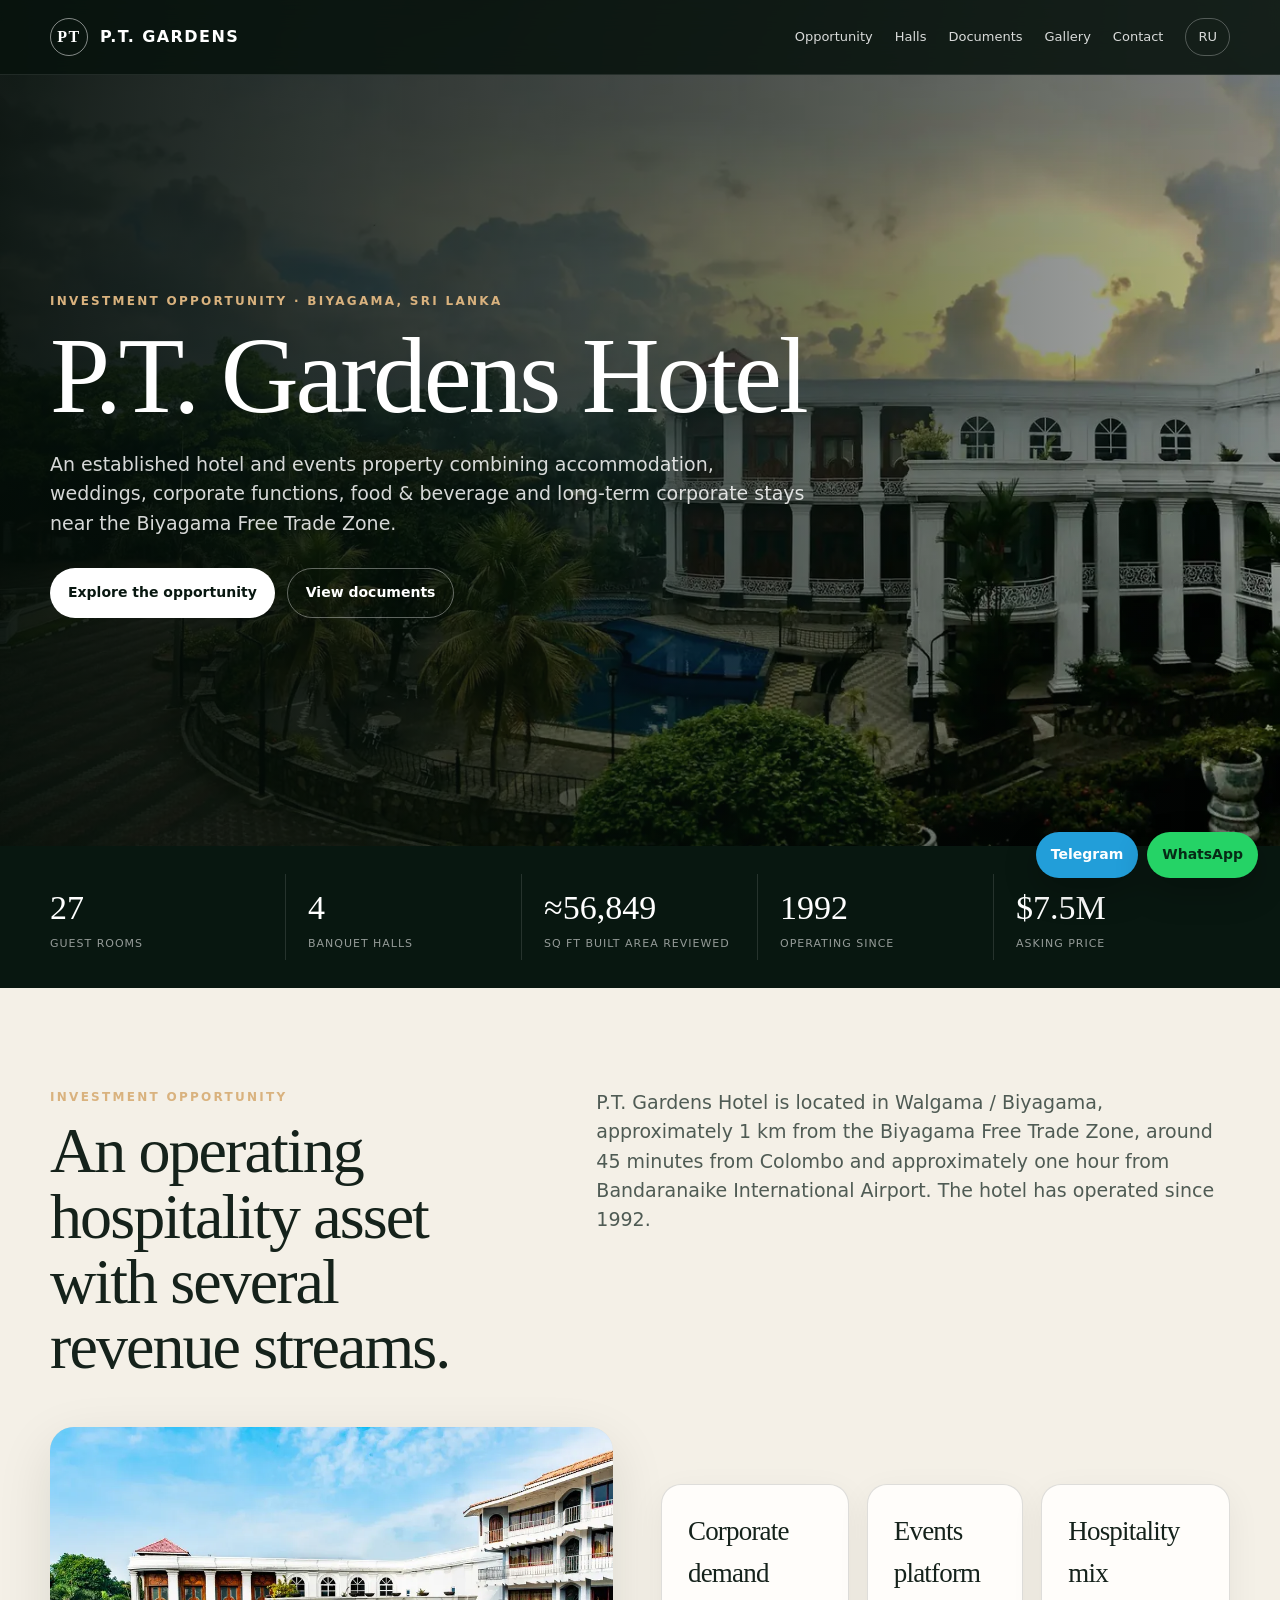
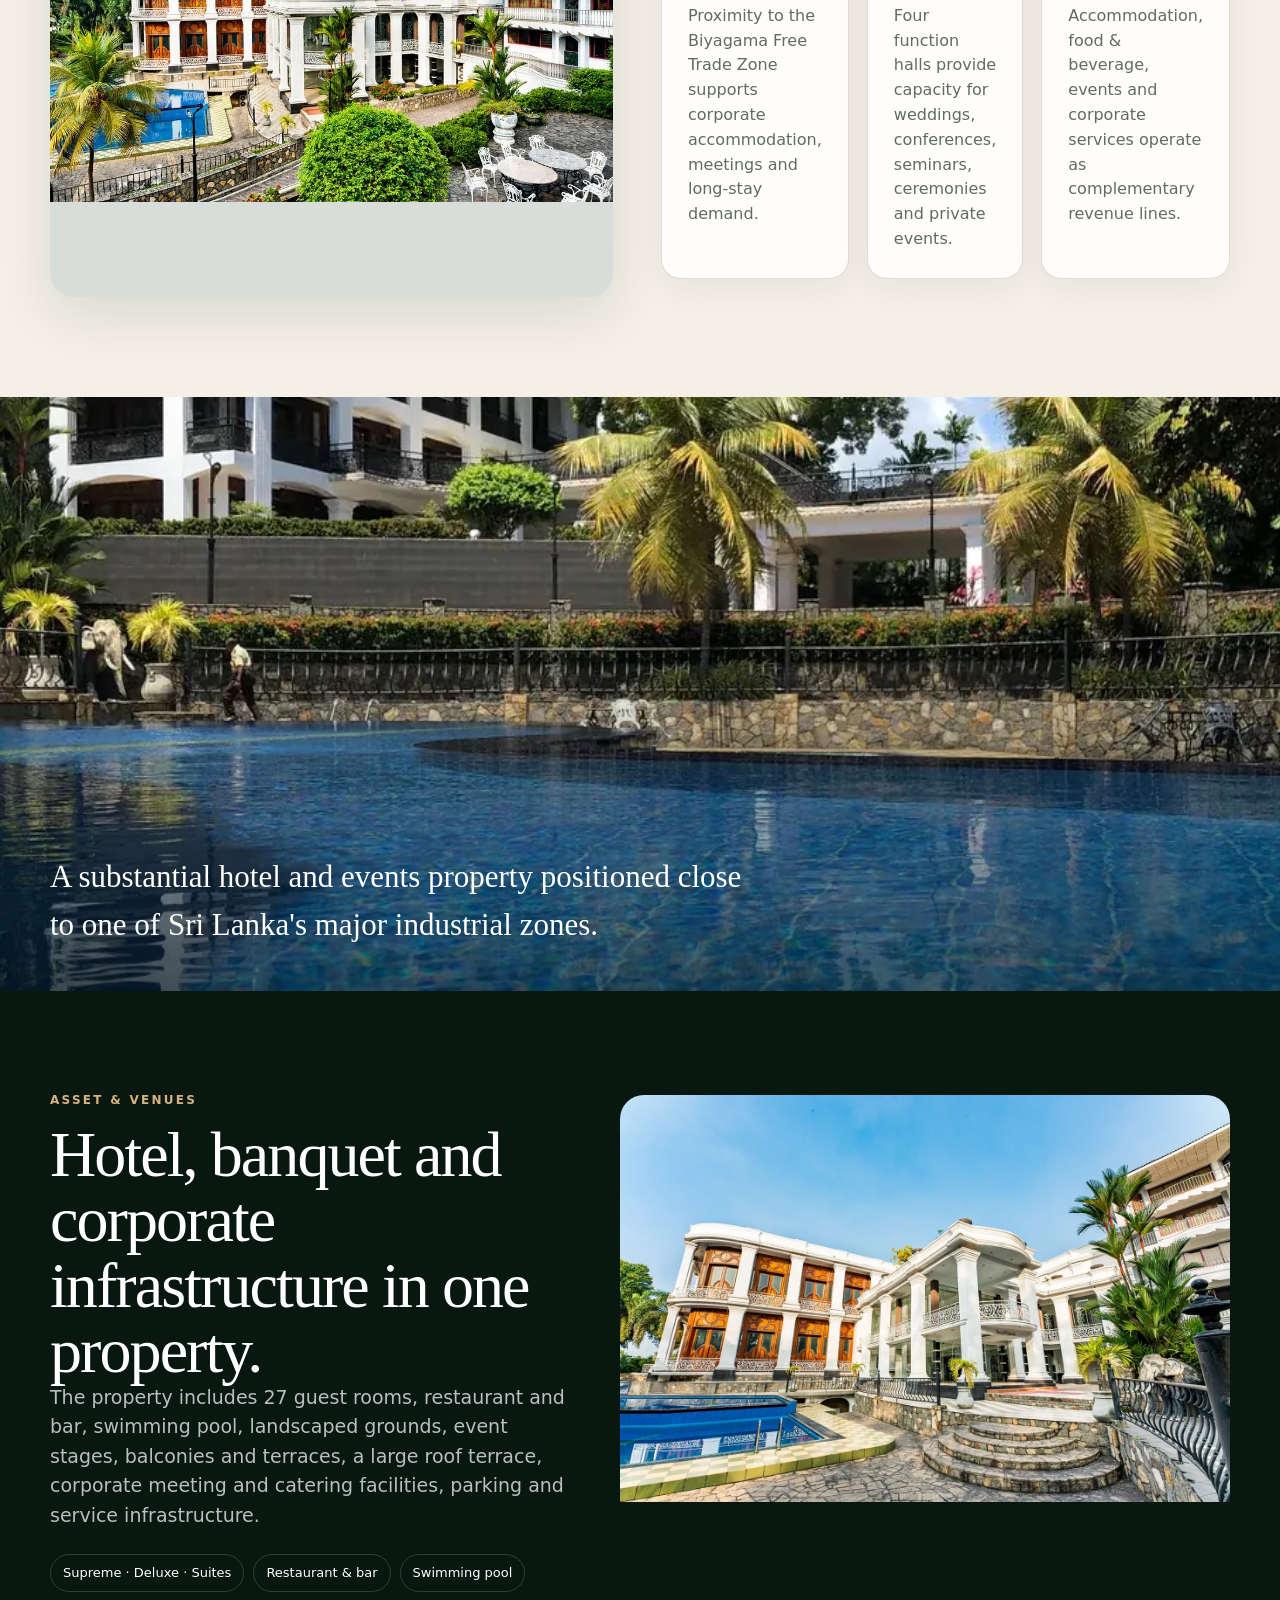
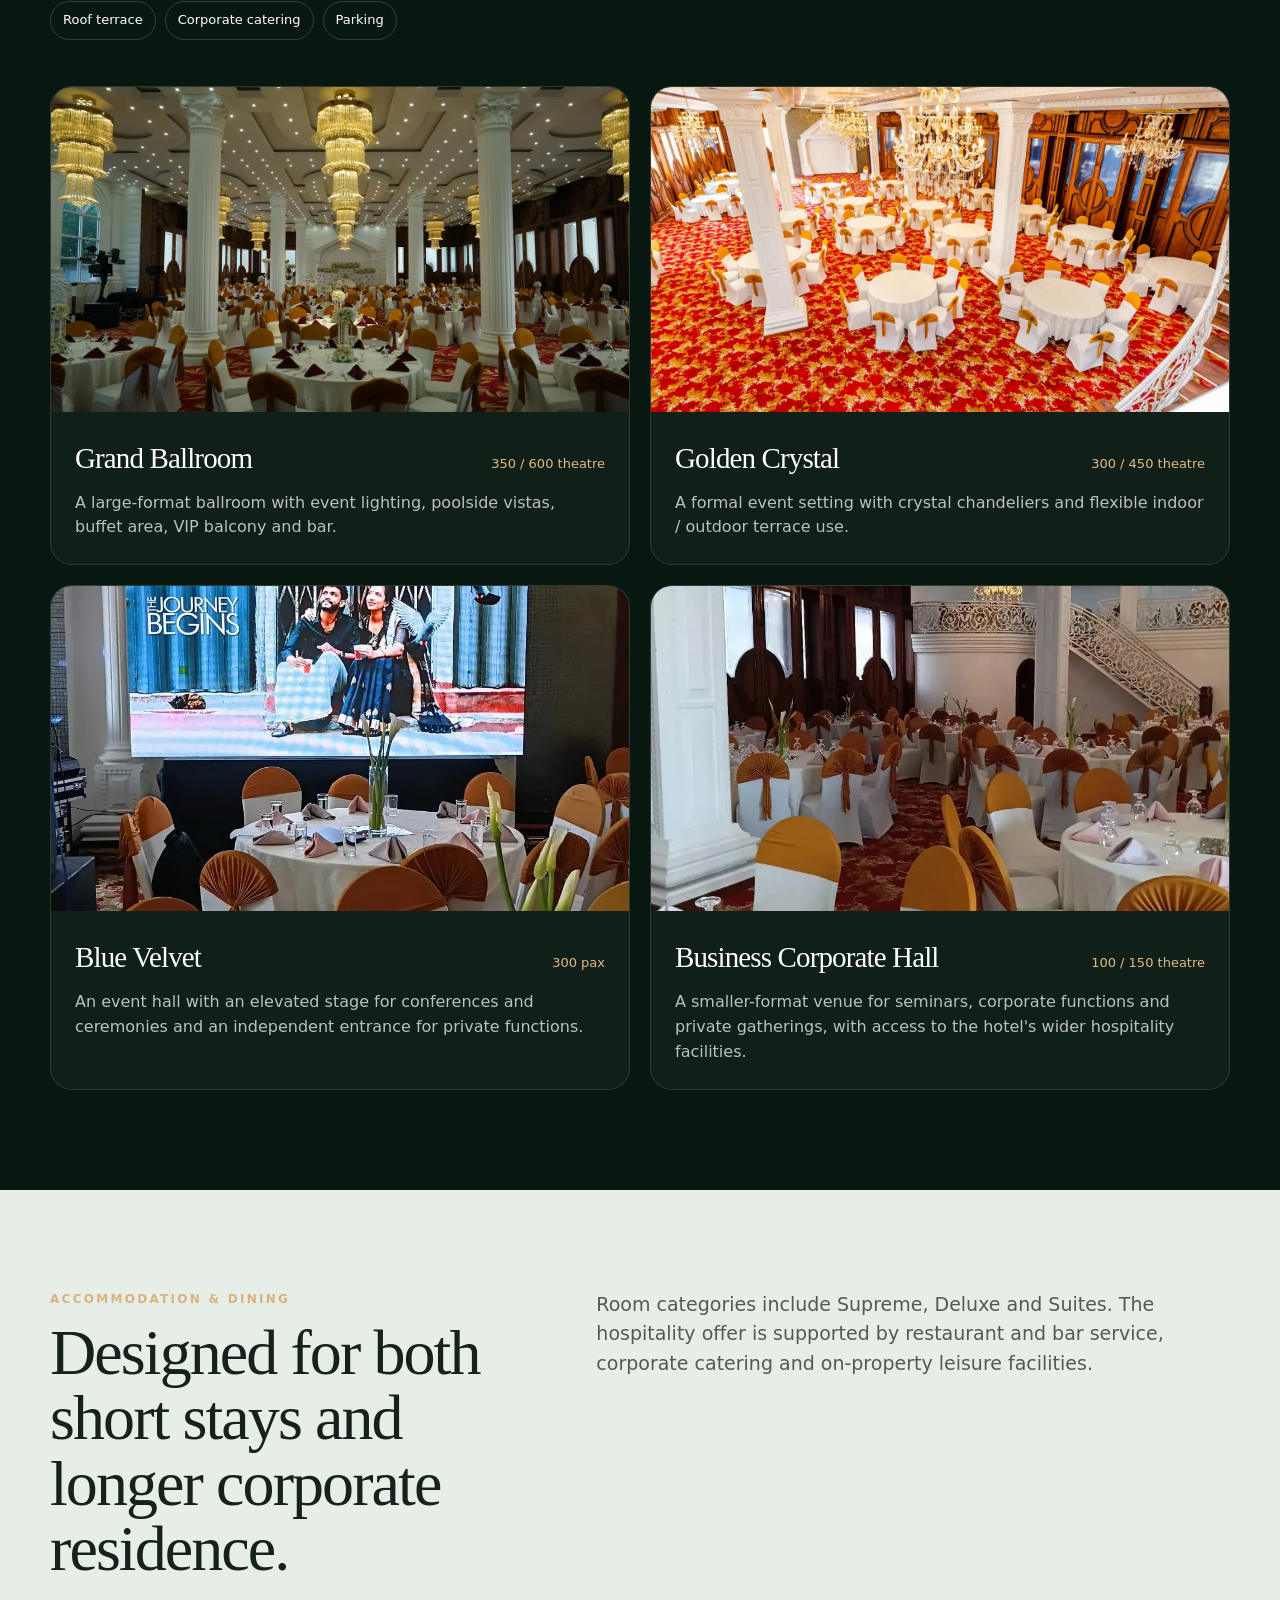
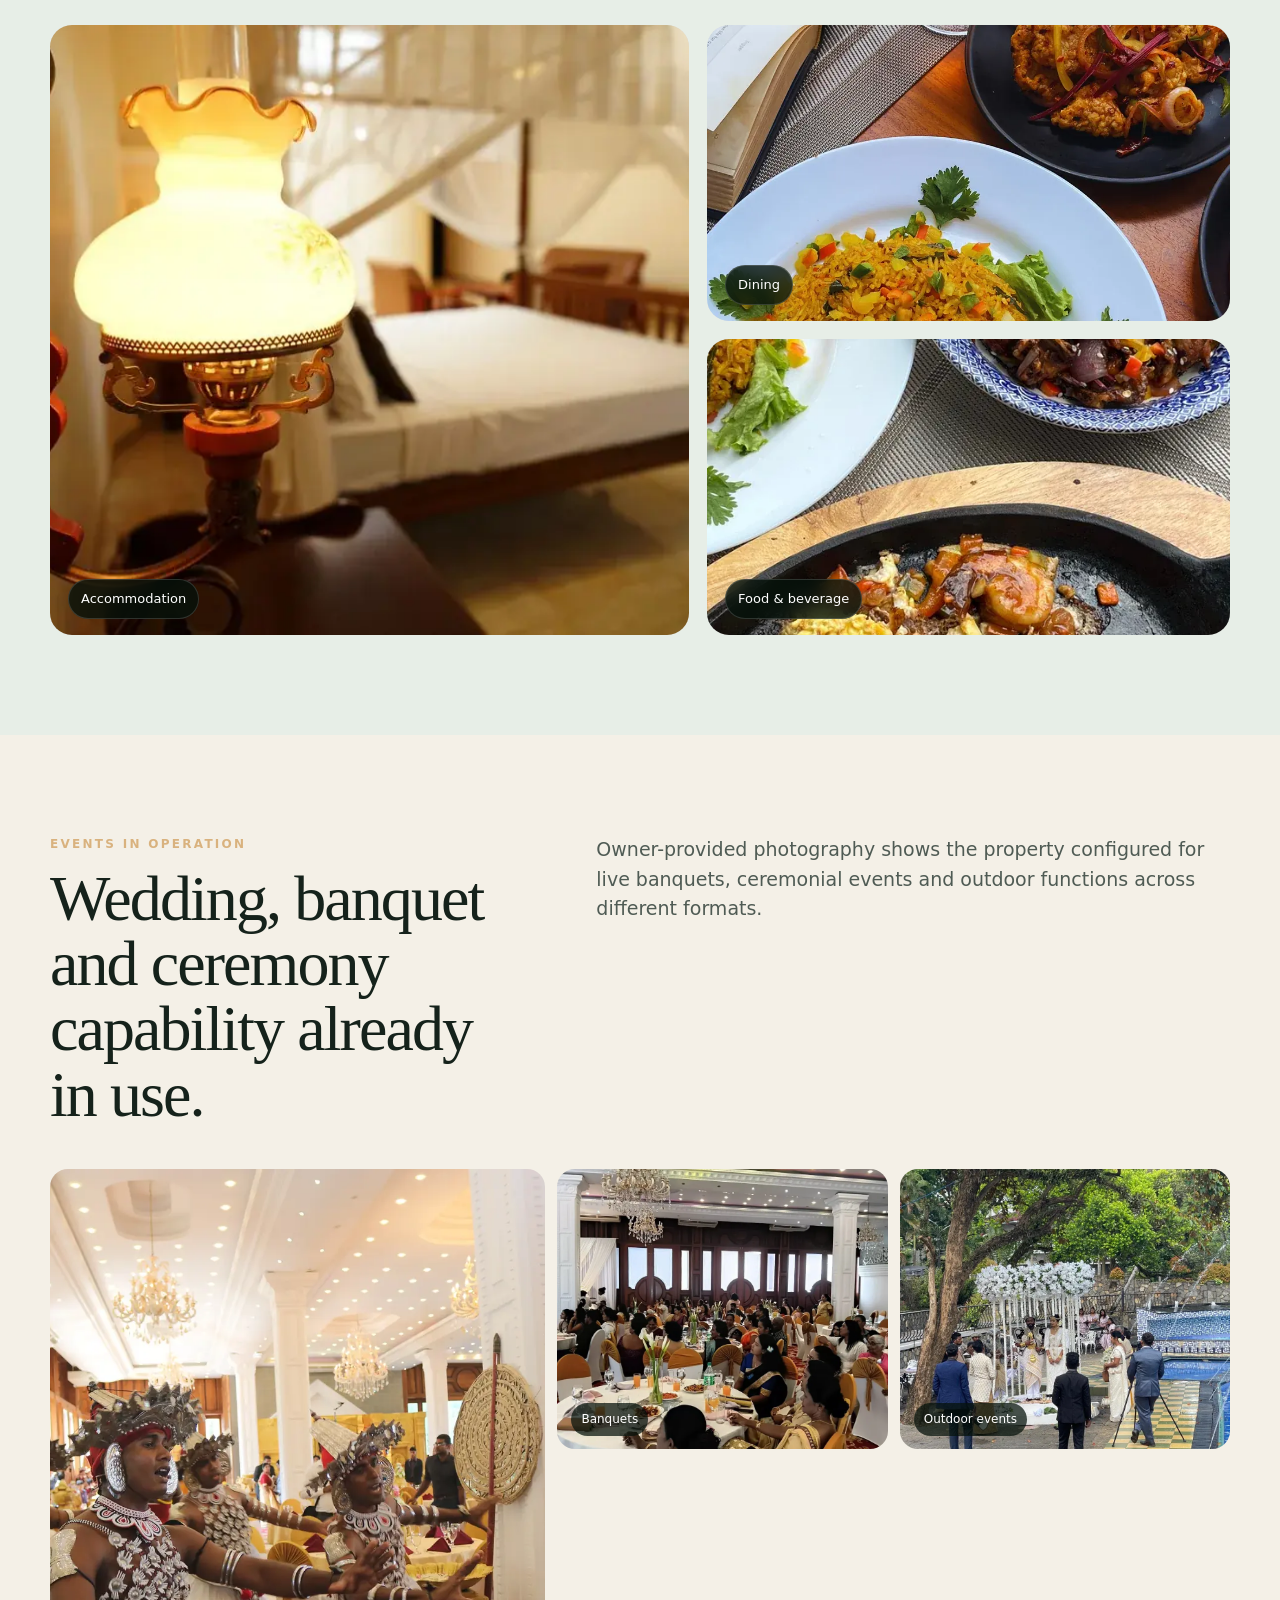
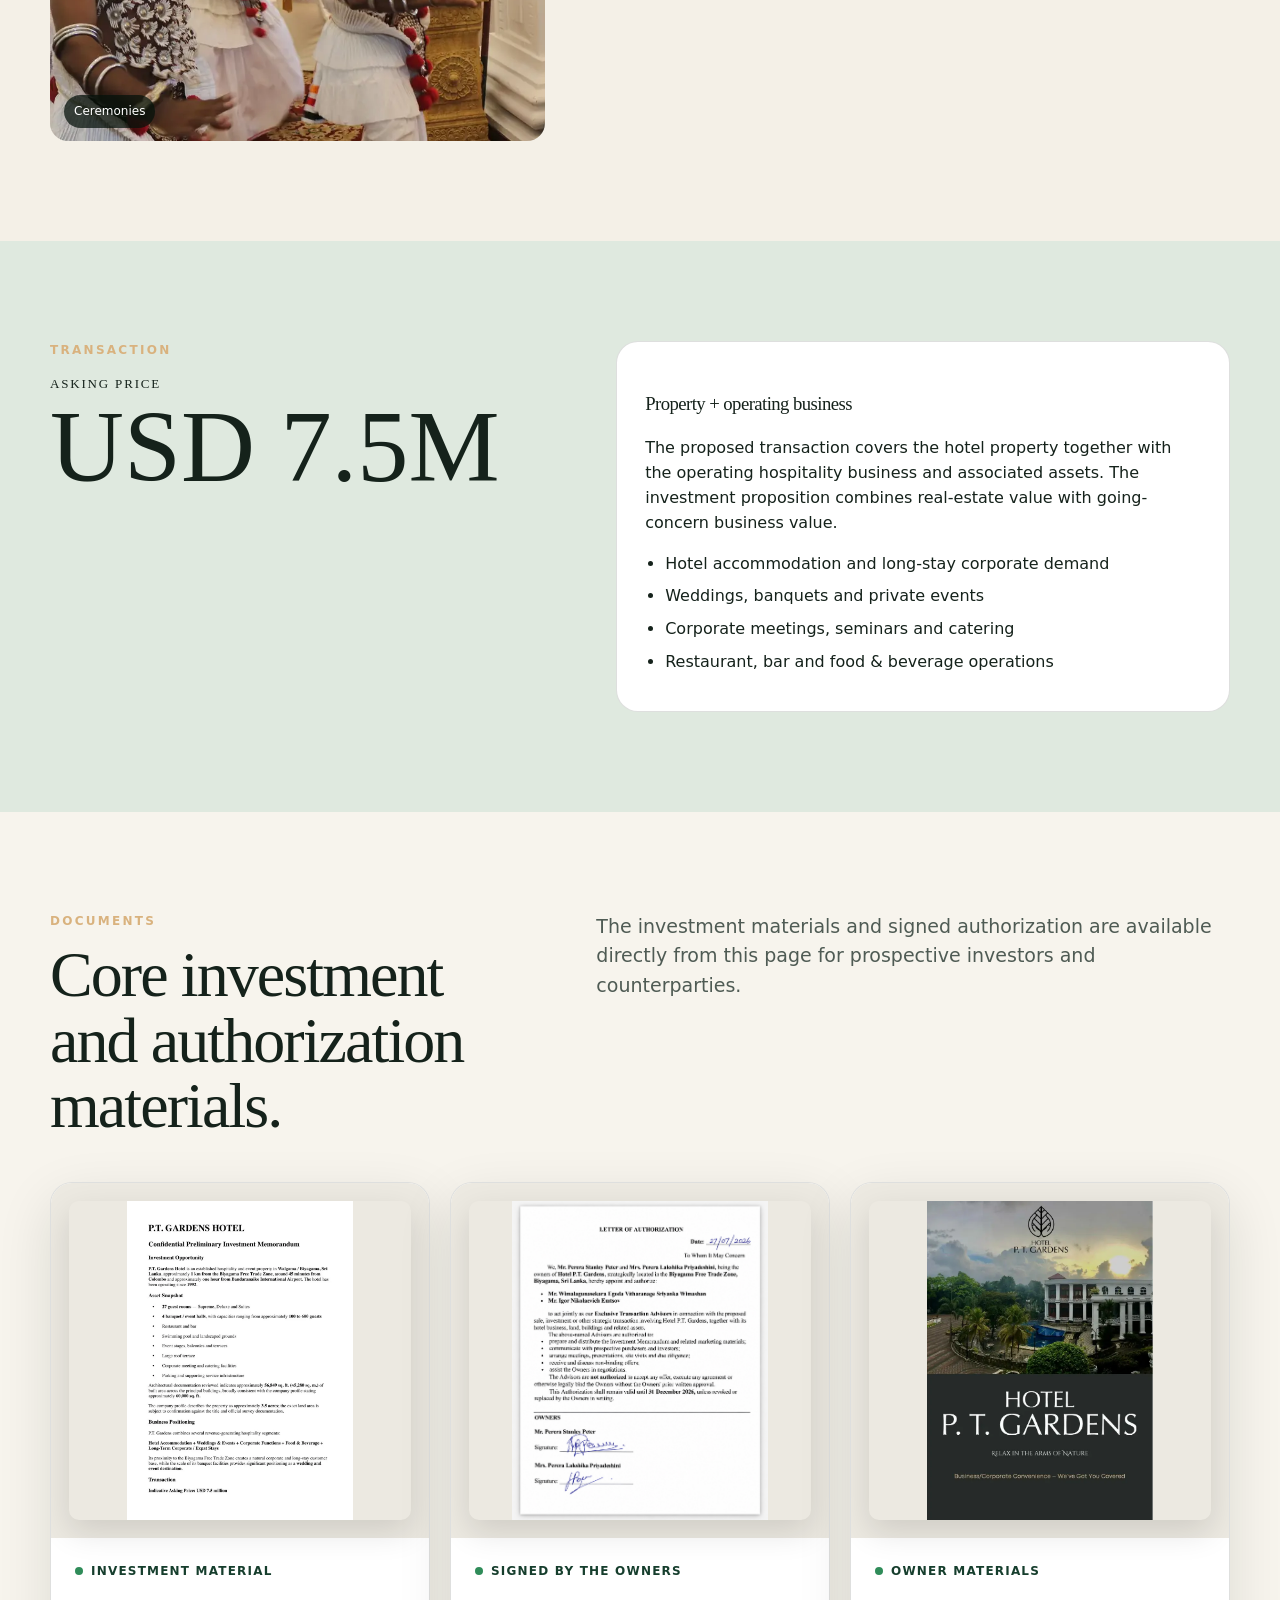
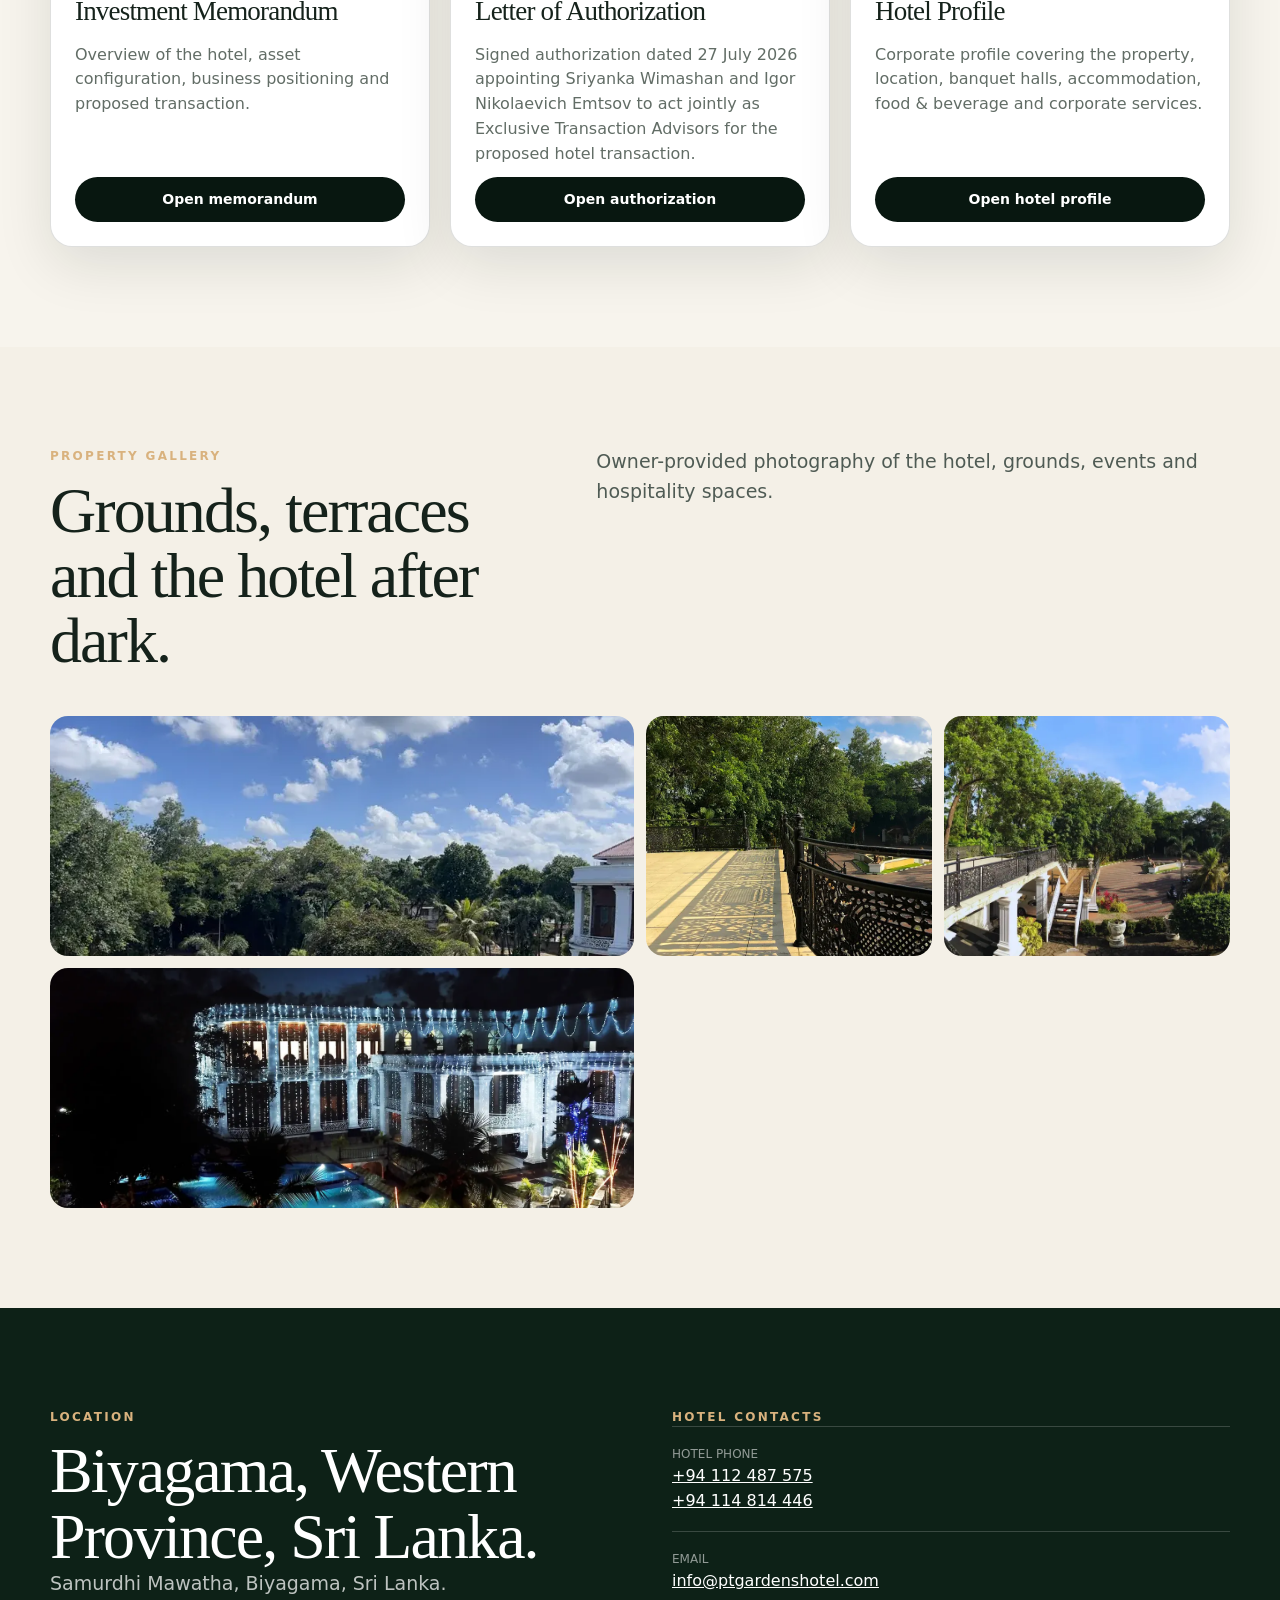
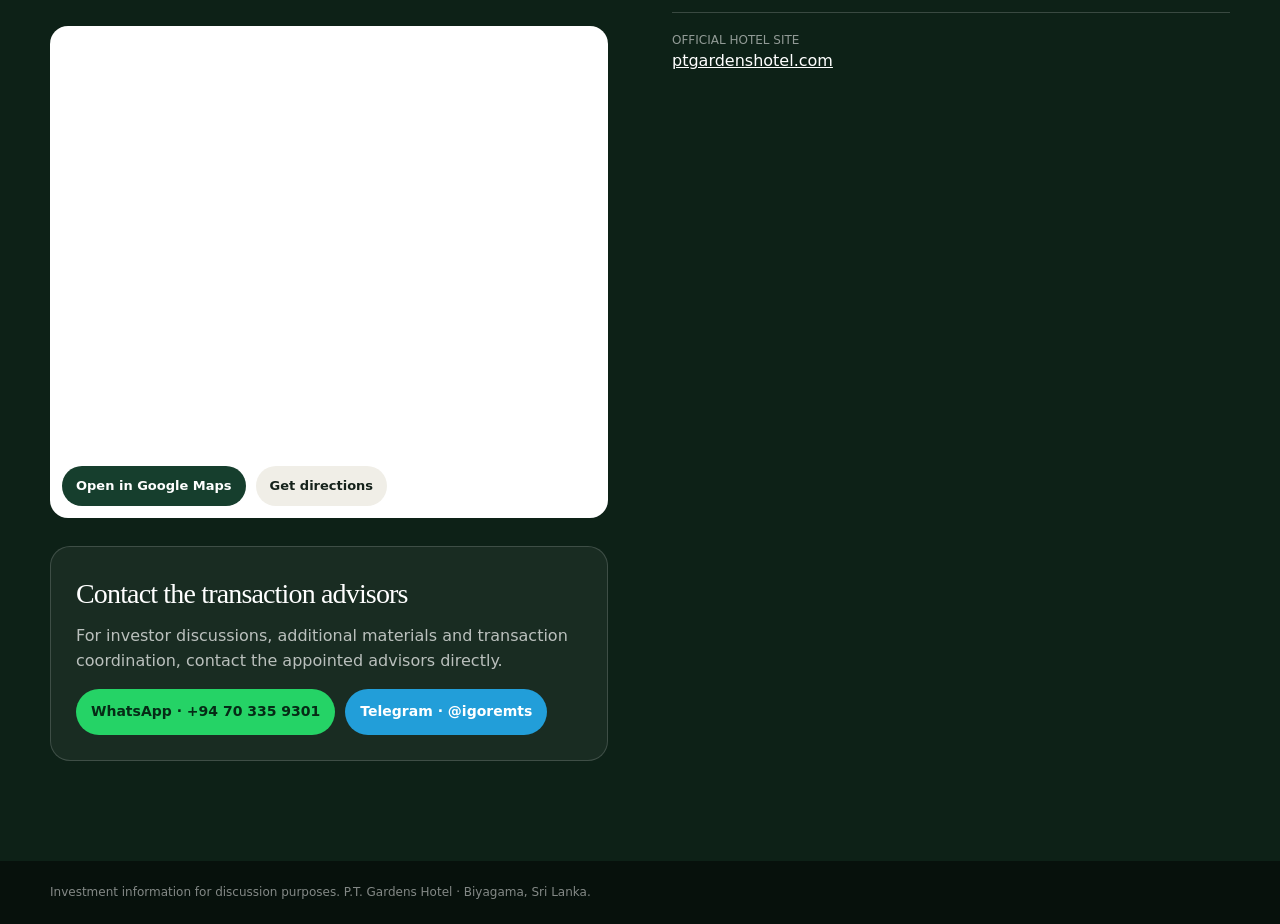
==== commit 7a456d01: "Add interactive free map to Location section" ====
--- a/index.html
+++ b/index.html
@@ -7,7 +7,7 @@
 <meta name="description" content="P.T. Gardens Hotel investment opportunity in Biyagama, Sri Lanka — established hotel, banquet and events business near the Biyagama Free Trade Zone.">
 <style>
 :root{--ink:#15221b;--deep:#081710;--forest:#163e2d;--cream:#f4f0e7;--paper:#fffdfa;--gold:#c69b63;--muted:#667169;--line:rgba(21,34,27,.14);--shadow:0 18px 55px rgba(13,31,22,.11)}
-*{box-sizing:border-box}html{scroll-behavior:smooth}body{margin:0;background:var(--cream);color:var(--ink);font-family:Inter,ui-sans-serif,system-ui,-apple-system,BlinkMacSystemFont,"Segoe UI",sans-serif;line-height:1.55}img,video{max-width:100%}button,a{font:inherit}.wrap{width:min(1180px,calc(100% - 42px));margin:auto}h1,h2,h3{font-family:Georgia,"Times New Roman",serif;font-weight:500;letter-spacing:-.03em}.kicker,.eyebrow{text-transform:uppercase;letter-spacing:.19em;font-size:12px;font-weight:800;color:#d9b27e}.nav{position:fixed;z-index:50;inset:0 0 auto;background:rgba(7,19,13,.88);backdrop-filter:blur(14px);border-bottom:1px solid rgba(255,255,255,.1)}.navin{height:74px;display:flex;align-items:center;justify-content:space-between;color:#fff}.brand{display:flex;align-items:center;gap:12px;color:#fff;text-decoration:none;font-weight:850;letter-spacing:.09em}.mark{width:38px;height:38px;border:1px solid rgba(255,255,255,.5);border-radius:50%;display:grid;place-items:center;font-family:Georgia}.links{display:flex;align-items:center;gap:22px}.links a,.lang{color:#fff;text-decoration:none;font-size:13px;opacity:.84}.lang{border:1px solid rgba(255,255,255,.32);background:transparent;border-radius:999px;padding:8px 12px;cursor:pointer}.hero{min-height:94vh;display:flex;align-items:flex-end;color:#fff;padding:150px 0 86px;background:linear-gradient(90deg,rgba(4,13,8,.9),rgba(4,13,8,.53) 58%,rgba(4,13,8,.13)),url('assets/photos/hero-aerial.webp') center/cover no-repeat}.hero h1{font-size:clamp(58px,8.5vw,108px);line-height:.9;margin:16px 0 26px;max-width:960px}.hero p{font-size:19px;max-width:760px;color:rgba(255,255,255,.84)}.cta{display:flex;gap:12px;flex-wrap:wrap;margin-top:30px}.btn{display:inline-flex;align-items:center;justify-content:center;padding:13px 18px;border-radius:999px;text-decoration:none;font-weight:800;font-size:14px}.primary{background:#fff;color:var(--deep)}.ghost{border:1px solid rgba(255,255,255,.36);color:#fff}.stats{background:var(--deep);color:#fff}.statsgrid{display:grid;grid-template-columns:repeat(5,1fr);padding:28px 0}.stat{padding:8px 22px;border-right:1px solid rgba(255,255,255,.12)}.stat:first-child{padding-left:0}.stat:last-child{border:0}.num{font-family:Georgia;font-size:34px}.label{font-size:11px;text-transform:uppercase;letter-spacing:.09em;color:rgba(255,255,255,.57)}.section{padding:100px 0}.head{display:grid;grid-template-columns:.85fr 1.15fr;gap:78px;align-items:start}.section h2{font-size:clamp(40px,5vw,68px);line-height:1.02;margin:12px 0 0}.lead{font-size:19px;color:#4f5b54;margin:0}.visual-split{display:grid;grid-template-columns:1fr 1fr;gap:48px;align-items:center;margin-top:48px}.visual-card{border-radius:24px;overflow:hidden;box-shadow:var(--shadow);min-height:470px;background:#d8ddd9}.visual-card img{width:100%;height:100%;object-fit:cover;display:block}.facts{display:grid;grid-template-columns:repeat(3,1fr);gap:18px;margin-top:38px}.card{background:var(--paper);border:1px solid var(--line);border-radius:20px;padding:26px;box-shadow:0 10px 34px rgba(14,31,22,.06)}.card h3{font-size:27px;margin:0 0 9px}.card p{margin:0;color:#606b64}.photo-band{height:66vh;min-height:500px;position:relative;background:url('assets/photos/pool.webp') center/cover no-repeat}.photo-band:after{content:"";position:absolute;inset:0;background:linear-gradient(180deg,transparent 40%,rgba(3,13,8,.62))}.photo-caption{position:absolute;z-index:2;bottom:42px;left:max(22px,calc((100% - 1180px)/2));right:22px;max-width:700px;color:#fff;font-family:Georgia;font-size:31px}.dark{background:var(--deep);color:#fff}.dark .lead,.dark p{color:rgba(255,255,255,.72)}.asset-grid{display:grid;grid-template-columns:.92fr 1.08fr;gap:50px;align-items:center}.asset-photo{border-radius:24px;overflow:hidden;min-height:540px}.asset-photo img{width:100%;height:100%;object-fit:cover;display:block}.pills{display:flex;gap:9px;flex-wrap:wrap;margin-top:24px}.pill{border:1px solid rgba(255,255,255,.17);border-radius:999px;padding:8px 12px;font-size:13px}.halls{display:grid;grid-template-columns:repeat(2,1fr);gap:20px;margin-top:46px}.hall{overflow:hidden;border:1px solid rgba(255,255,255,.12);border-radius:22px;background:rgba(255,255,255,.035)}.hall img{width:100%;aspect-ratio:16/9;object-fit:cover;display:block}.hallbody{padding:24px}.halltop{display:flex;justify-content:space-between;align-items:baseline;gap:14px}.hall h3{font-size:29px;margin:0}.cap{font-size:13px;color:#dfba89;white-space:nowrap}.hall p{margin:10px 0 0}.hospitality{background:#e7eee7}.hospitality-grid{display:grid;grid-template-columns:1.1fr .9fr;gap:18px;margin-top:44px}.hospitality-main,.hospitality-side{display:grid;gap:18px}.media-card{position:relative;overflow:hidden;border-radius:22px;min-height:290px;background:#ddd}.media-card.tall{min-height:610px}.media-card img{width:100%;height:100%;object-fit:cover;display:block;position:absolute;inset:0}.media-label{position:absolute;z-index:2;left:18px;bottom:16px;background:rgba(5,17,11,.78);color:#fff;border:1px solid rgba(255,255,255,.15);backdrop-filter:blur(8px);padding:9px 12px;border-radius:999px;font-size:13px}.event-grid{display:grid;grid-template-columns:1.2fr .8fr .8fr;grid-auto-rows:280px;gap:12px;margin-top:42px}.event-grid figure{margin:0;position:relative;overflow:hidden;border-radius:18px;background:#ddd}.event-grid figure:first-child{grid-row:span 2}.event-grid img{width:100%;height:100%;object-fit:cover;display:block}.event-grid figcaption{position:absolute;left:14px;bottom:13px;color:#fff;background:rgba(5,17,11,.72);padding:7px 10px;border-radius:999px;font-size:12px}.investment{background:#dfe9df}.investment-grid{display:grid;grid-template-columns:.9fr 1.1fr;gap:64px;align-items:start}.price{font-family:Georgia;font-size:clamp(62px,8vw,112px);line-height:.9;margin:18px 0 25px}.price small{font-family:Inter;font-size:13px;letter-spacing:.14em;text-transform:uppercase;display:block;margin-bottom:12px}.transaction-card{background:#fff;border:1px solid var(--line);border-radius:22px;padding:28px}.transaction-card ul{margin:16px 0 0;padding-left:20px}.transaction-card li{margin:8px 0}.docs{background:#f7f4ed}.docgrid{display:grid;grid-template-columns:repeat(3,1fr);gap:20px;margin-top:44px}.doccard{background:#fff;border:1px solid var(--line);border-radius:22px;overflow:hidden;box-shadow:var(--shadow);display:flex;flex-direction:column}.docpreview{height:355px;background:#ece9e1;padding:18px;display:flex;align-items:center;justify-content:center}.docpreview img{width:100%;height:100%;object-fit:contain;display:block;border-radius:10px;box-shadow:0 12px 32px rgba(0,0,0,.12)}.docbody{padding:24px;display:flex;flex-direction:column;gap:10px;flex:1}.docbody h3{font-size:27px;margin:0}.docbody p{margin:0;color:#626d66}.docbutton{margin-top:auto;display:inline-flex;justify-content:center;text-decoration:none;padding:12px 15px;border-radius:999px;background:var(--deep);color:#fff;font-weight:800;font-size:14px}.auth-badge{display:inline-flex;align-items:center;gap:8px;font-size:12px;text-transform:uppercase;letter-spacing:.1em;color:var(--forest);font-weight:850}.auth-badge:before{content:"";width:8px;height:8px;background:#2f8c59;border-radius:50%}.gallery-grid{display:grid;grid-template-columns:repeat(4,1fr);grid-auto-rows:240px;gap:12px;margin-top:42px}.gallery-grid button{border:0;padding:0;cursor:pointer;border-radius:18px;overflow:hidden;background:#ddd}.gallery-grid img{width:100%;height:100%;object-fit:cover;display:block;transition:.32s transform}.gallery-grid button:hover img{transform:scale(1.035)}.gallery-grid button:nth-child(1){grid-column:span 2}.gallery-grid button:nth-child(4){grid-column:span 2}.location-map{margin-top:28px;background:#fff;border-radius:18px;padding:10px;overflow:hidden}.location-map img{display:block;width:100%;height:auto;border-radius:12px}.contact{background:#0d2117;color:#fff}.contactgrid{display:grid;grid-template-columns:1fr 1fr;gap:64px}.contact .lead{color:rgba(255,255,255,.73)}.contactbox{border-top:1px solid rgba(255,255,255,.18);padding:18px 0}.contact a{color:#fff}.small{font-size:12px;color:rgba(255,255,255,.55)}.investor-contact{margin-top:28px;padding:25px;border:1px solid rgba(255,255,255,.16);border-radius:20px;background:rgba(255,255,255,.05)}.investor-contact h3{font-size:28px;margin:0 0 8px}.investor-contact p{margin:0;color:rgba(255,255,255,.7)}.contact-actions{display:flex;gap:10px;flex-wrap:wrap;margin-top:16px}.contact-action{display:inline-flex;align-items:center;justify-content:center;padding:12px 15px;border-radius:999px;text-decoration:none;font-weight:800;font-size:14px}.whatsapp{background:#25D366!important;color:#062b16!important}.telegram{background:#229ED9!important;color:#fff!important}.floating{position:fixed;z-index:60;right:22px;bottom:22px;display:flex;gap:9px;align-items:center}.floating a{box-shadow:0 13px 34px rgba(0,0,0,.24)}.float-btn{padding:12px 15px;border-radius:999px;text-decoration:none;font-weight:850;font-size:14px}.float-wa{background:#25D366;color:#062b16}.float-tg{background:#229ED9;color:#fff}footer{background:#07110c;color:rgba(255,255,255,.5);font-size:12px;padding:22px 0}.modal{position:fixed;z-index:100;inset:0;background:rgba(0,0,0,.92);display:none;align-items:center;justify-content:center;padding:24px}.modal.open{display:flex}.modal img{max-width:min(1250px,95vw);max-height:90vh;border-radius:12px}.close{position:absolute;right:22px;top:20px;width:42px;height:42px;border-radius:50%;border:0;background:#fff;font-size:22px;cursor:pointer}
+*{box-sizing:border-box}html{scroll-behavior:smooth}body{margin:0;background:var(--cream);color:var(--ink);font-family:Inter,ui-sans-serif,system-ui,-apple-system,BlinkMacSystemFont,"Segoe UI",sans-serif;line-height:1.55}img,video{max-width:100%}button,a{font:inherit}.wrap{width:min(1180px,calc(100% - 42px));margin:auto}h1,h2,h3{font-family:Georgia,"Times New Roman",serif;font-weight:500;letter-spacing:-.03em}.kicker,.eyebrow{text-transform:uppercase;letter-spacing:.19em;font-size:12px;font-weight:800;color:#d9b27e}.nav{position:fixed;z-index:50;inset:0 0 auto;background:rgba(7,19,13,.88);backdrop-filter:blur(14px);border-bottom:1px solid rgba(255,255,255,.1)}.navin{height:74px;display:flex;align-items:center;justify-content:space-between;color:#fff}.brand{display:flex;align-items:center;gap:12px;color:#fff;text-decoration:none;font-weight:850;letter-spacing:.09em}.mark{width:38px;height:38px;border:1px solid rgba(255,255,255,.5);border-radius:50%;display:grid;place-items:center;font-family:Georgia}.links{display:flex;align-items:center;gap:22px}.links a,.lang{color:#fff;text-decoration:none;font-size:13px;opacity:.84}.lang{border:1px solid rgba(255,255,255,.32);background:transparent;border-radius:999px;padding:8px 12px;cursor:pointer}.hero{min-height:94vh;display:flex;align-items:flex-end;color:#fff;padding:150px 0 86px;background:linear-gradient(90deg,rgba(4,13,8,.9),rgba(4,13,8,.53) 58%,rgba(4,13,8,.13)),url('assets/photos/hero-aerial.webp') center/cover no-repeat}.hero h1{font-size:clamp(58px,8.5vw,108px);line-height:.9;margin:16px 0 26px;max-width:960px}.hero p{font-size:19px;max-width:760px;color:rgba(255,255,255,.84)}.cta{display:flex;gap:12px;flex-wrap:wrap;margin-top:30px}.btn{display:inline-flex;align-items:center;justify-content:center;padding:13px 18px;border-radius:999px;text-decoration:none;font-weight:800;font-size:14px}.primary{background:#fff;color:var(--deep)}.ghost{border:1px solid rgba(255,255,255,.36);color:#fff}.stats{background:var(--deep);color:#fff}.statsgrid{display:grid;grid-template-columns:repeat(5,1fr);padding:28px 0}.stat{padding:8px 22px;border-right:1px solid rgba(255,255,255,.12)}.stat:first-child{padding-left:0}.stat:last-child{border:0}.num{font-family:Georgia;font-size:34px}.label{font-size:11px;text-transform:uppercase;letter-spacing:.09em;color:rgba(255,255,255,.57)}.section{padding:100px 0}.head{display:grid;grid-template-columns:.85fr 1.15fr;gap:78px;align-items:start}.section h2{font-size:clamp(40px,5vw,68px);line-height:1.02;margin:12px 0 0}.lead{font-size:19px;color:#4f5b54;margin:0}.visual-split{display:grid;grid-template-columns:1fr 1fr;gap:48px;align-items:center;margin-top:48px}.visual-card{border-radius:24px;overflow:hidden;box-shadow:var(--shadow);min-height:470px;background:#d8ddd9}.visual-card img{width:100%;height:100%;object-fit:cover;display:block}.facts{display:grid;grid-template-columns:repeat(3,1fr);gap:18px;margin-top:38px}.card{background:var(--paper);border:1px solid var(--line);border-radius:20px;padding:26px;box-shadow:0 10px 34px rgba(14,31,22,.06)}.card h3{font-size:27px;margin:0 0 9px}.card p{margin:0;color:#606b64}.photo-band{height:66vh;min-height:500px;position:relative;background:url('assets/photos/pool.webp') center/cover no-repeat}.photo-band:after{content:"";position:absolute;inset:0;background:linear-gradient(180deg,transparent 40%,rgba(3,13,8,.62))}.photo-caption{position:absolute;z-index:2;bottom:42px;left:max(22px,calc((100% - 1180px)/2));right:22px;max-width:700px;color:#fff;font-family:Georgia;font-size:31px}.dark{background:var(--deep);color:#fff}.dark .lead,.dark p{color:rgba(255,255,255,.72)}.asset-grid{display:grid;grid-template-columns:.92fr 1.08fr;gap:50px;align-items:center}.asset-photo{border-radius:24px;overflow:hidden;min-height:540px}.asset-photo img{width:100%;height:100%;object-fit:cover;display:block}.pills{display:flex;gap:9px;flex-wrap:wrap;margin-top:24px}.pill{border:1px solid rgba(255,255,255,.17);border-radius:999px;padding:8px 12px;font-size:13px}.halls{display:grid;grid-template-columns:repeat(2,1fr);gap:20px;margin-top:46px}.hall{overflow:hidden;border:1px solid rgba(255,255,255,.12);border-radius:22px;background:rgba(255,255,255,.035)}.hall img{width:100%;aspect-ratio:16/9;object-fit:cover;display:block}.hallbody{padding:24px}.halltop{display:flex;justify-content:space-between;align-items:baseline;gap:14px}.hall h3{font-size:29px;margin:0}.cap{font-size:13px;color:#dfba89;white-space:nowrap}.hall p{margin:10px 0 0}.hospitality{background:#e7eee7}.hospitality-grid{display:grid;grid-template-columns:1.1fr .9fr;gap:18px;margin-top:44px}.hospitality-main,.hospitality-side{display:grid;gap:18px}.media-card{position:relative;overflow:hidden;border-radius:22px;min-height:290px;background:#ddd}.media-card.tall{min-height:610px}.media-card img{width:100%;height:100%;object-fit:cover;display:block;position:absolute;inset:0}.media-label{position:absolute;z-index:2;left:18px;bottom:16px;background:rgba(5,17,11,.78);color:#fff;border:1px solid rgba(255,255,255,.15);backdrop-filter:blur(8px);padding:9px 12px;border-radius:999px;font-size:13px}.event-grid{display:grid;grid-template-columns:1.2fr .8fr .8fr;grid-auto-rows:280px;gap:12px;margin-top:42px}.event-grid figure{margin:0;position:relative;overflow:hidden;border-radius:18px;background:#ddd}.event-grid figure:first-child{grid-row:span 2}.event-grid img{width:100%;height:100%;object-fit:cover;display:block}.event-grid figcaption{position:absolute;left:14px;bottom:13px;color:#fff;background:rgba(5,17,11,.72);padding:7px 10px;border-radius:999px;font-size:12px}.investment{background:#dfe9df}.investment-grid{display:grid;grid-template-columns:.9fr 1.1fr;gap:64px;align-items:start}.price{font-family:Georgia;font-size:clamp(62px,8vw,112px);line-height:.9;margin:18px 0 25px}.price small{font-family:Inter;font-size:13px;letter-spacing:.14em;text-transform:uppercase;display:block;margin-bottom:12px}.transaction-card{background:#fff;border:1px solid var(--line);border-radius:22px;padding:28px}.transaction-card ul{margin:16px 0 0;padding-left:20px}.transaction-card li{margin:8px 0}.docs{background:#f7f4ed}.docgrid{display:grid;grid-template-columns:repeat(3,1fr);gap:20px;margin-top:44px}.doccard{background:#fff;border:1px solid var(--line);border-radius:22px;overflow:hidden;box-shadow:var(--shadow);display:flex;flex-direction:column}.docpreview{height:355px;background:#ece9e1;padding:18px;display:flex;align-items:center;justify-content:center}.docpreview img{width:100%;height:100%;object-fit:contain;display:block;border-radius:10px;box-shadow:0 12px 32px rgba(0,0,0,.12)}.docbody{padding:24px;display:flex;flex-direction:column;gap:10px;flex:1}.docbody h3{font-size:27px;margin:0}.docbody p{margin:0;color:#626d66}.docbutton{margin-top:auto;display:inline-flex;justify-content:center;text-decoration:none;padding:12px 15px;border-radius:999px;background:var(--deep);color:#fff;font-weight:800;font-size:14px}.auth-badge{display:inline-flex;align-items:center;gap:8px;font-size:12px;text-transform:uppercase;letter-spacing:.1em;color:var(--forest);font-weight:850}.auth-badge:before{content:"";width:8px;height:8px;background:#2f8c59;border-radius:50%}.gallery-grid{display:grid;grid-template-columns:repeat(4,1fr);grid-auto-rows:240px;gap:12px;margin-top:42px}.gallery-grid button{border:0;padding:0;cursor:pointer;border-radius:18px;overflow:hidden;background:#ddd}.gallery-grid img{width:100%;height:100%;object-fit:cover;display:block;transition:.32s transform}.gallery-grid button:hover img{transform:scale(1.035)}.gallery-grid button:nth-child(1){grid-column:span 2}.gallery-grid button:nth-child(4){grid-column:span 2}.location-map{margin-top:28px;background:#fff;border-radius:18px;padding:10px;overflow:hidden}.location-map iframe{display:block;width:100%;height:420px;border:0;border-radius:12px}.map-actions{display:flex;gap:10px;flex-wrap:wrap;padding:10px 2px 2px}.map-actions a{display:inline-flex;align-items:center;justify-content:center;padding:10px 14px;border-radius:999px;background:var(--forest);color:#fff!important;text-decoration:none;font-weight:800;font-size:13px}.map-actions a.secondary{background:#f0eee7;color:var(--ink)!important}.contact{background:#0d2117;color:#fff}.contactgrid{display:grid;grid-template-columns:1fr 1fr;gap:64px}.contact .lead{color:rgba(255,255,255,.73)}.contactbox{border-top:1px solid rgba(255,255,255,.18);padding:18px 0}.contact a{color:#fff}.small{font-size:12px;color:rgba(255,255,255,.55)}.investor-contact{margin-top:28px;padding:25px;border:1px solid rgba(255,255,255,.16);border-radius:20px;background:rgba(255,255,255,.05)}.investor-contact h3{font-size:28px;margin:0 0 8px}.investor-contact p{margin:0;color:rgba(255,255,255,.7)}.contact-actions{display:flex;gap:10px;flex-wrap:wrap;margin-top:16px}.contact-action{display:inline-flex;align-items:center;justify-content:center;padding:12px 15px;border-radius:999px;text-decoration:none;font-weight:800;font-size:14px}.whatsapp{background:#25D366!important;color:#062b16!important}.telegram{background:#229ED9!important;color:#fff!important}.floating{position:fixed;z-index:60;right:22px;bottom:22px;display:flex;gap:9px;align-items:center}.floating a{box-shadow:0 13px 34px rgba(0,0,0,.24)}.float-btn{padding:12px 15px;border-radius:999px;text-decoration:none;font-weight:850;font-size:14px}.float-wa{background:#25D366;color:#062b16}.float-tg{background:#229ED9;color:#fff}footer{background:#07110c;color:rgba(255,255,255,.5);font-size:12px;padding:22px 0}.modal{position:fixed;z-index:100;inset:0;background:rgba(0,0,0,.92);display:none;align-items:center;justify-content:center;padding:24px}.modal.open{display:flex}.modal img{max-width:min(1250px,95vw);max-height:90vh;border-radius:12px}.close{position:absolute;right:22px;top:20px;width:42px;height:42px;border-radius:50%;border:0;background:#fff;font-size:22px;cursor:pointer}
 @media(max-width:980px){.links a{display:none}.head,.asset-grid,.investment-grid,.video-grid,.contactgrid{grid-template-columns:1fr;gap:36px}.statsgrid{grid-template-columns:repeat(2,1fr)}.stat{border-right:0;border-bottom:1px solid rgba(255,255,255,.1);padding:15px}.facts{grid-template-columns:1fr 1fr}.halls,.docgrid{grid-template-columns:1fr 1fr}.hospitality-grid{grid-template-columns:1fr}.media-card.tall{min-height:480px}.event-grid{grid-template-columns:1fr 1fr}.event-grid figure:first-child{grid-row:span 1;grid-column:span 2}.gallery-grid{grid-template-columns:repeat(2,1fr)}}
 @media(max-width:640px){.wrap{width:min(100% - 28px,1180px)}.hero{min-height:88vh}.hero h1{font-size:54px}.facts,.halls,.docgrid{grid-template-columns:1fr}.visual-split{grid-template-columns:1fr}.visual-card{min-height:360px}.event-grid{grid-template-columns:1fr;grid-auto-rows:230px}.event-grid figure:first-child{grid-column:auto}.gallery-grid{grid-auto-rows:190px}.gallery-grid button:nth-child(1),.gallery-grid button:nth-child(4){grid-column:auto}.floating{right:12px;bottom:12px;flex-direction:column;align-items:flex-end}.float-btn{padding:10px 13px}.section{padding:74px 0}.docpreview{height:310px}.photo-band{height:54vh;min-height:420px}.asset-photo{min-height:390px}.hospitality-grid{display:block}.hospitality-main,.hospitality-side{margin-bottom:16px}.media-card,.media-card.tall{min-height:320px;margin-bottom:16px}}
 </style>
@@ -35,7 +35,7 @@
 
 <section class="section" id="gallery"><div class="wrap"><div class="head"><div><div class="kicker" data-en="Property gallery" data-ru="Фотогалерея">Property gallery</div><h2 data-en="Grounds, terraces and the hotel after dark." data-ru="Территория, террасы и отель в вечернее время.">Grounds, terraces and the hotel after dark.</h2></div><p class="lead" data-en="Owner-provided photography of the hotel, grounds, events and hospitality spaces." data-ru="Фотографии собственника: отель, территория, мероприятия и гостиничные пространства.">Owner-provided photography of the hotel, grounds, events and hospitality spaces.</p></div><div class="gallery-grid"><button data-lightbox="assets/photos/gallery-grounds.webp"><img loading="lazy" src="assets/photos/gallery-grounds.webp" alt="Landscaped hotel grounds"></button><button data-lightbox="assets/photos/gallery-terrace.webp"><img loading="lazy" src="assets/photos/gallery-terrace.webp" alt="Terrace and grounds"></button><button data-lightbox="assets/photos/gallery-panorama.webp"><img loading="lazy" src="assets/photos/gallery-panorama.webp" alt="P.T. Gardens grounds panorama"></button><button data-lightbox="assets/photos/gallery-night.webp"><img loading="lazy" src="assets/photos/gallery-night.webp" alt="P.T. Gardens at night"></button></div></div></section>
 
-<section class="section contact" id="contact"><div class="wrap contactgrid"><div><div class="kicker" data-en="Location" data-ru="Локация">Location</div><h2 data-en="Biyagama, Western Province, Sri Lanka." data-ru="Биягама, Западная провинция, Шри-Ланка.">Biyagama, Western Province, Sri Lanka.</h2><p class="lead">Samurdhi Mawatha, Biyagama, Sri Lanka.</p><div class="location-map"><img loading="lazy" src="assets/photos/location-map.webp" alt="Location map for P.T. Gardens Hotel in Biyagama"></div><div class="investor-contact"><h3 data-en="Contact the transaction advisors" data-ru="Связаться с консультантами по сделке">Contact the transaction advisors</h3><p data-en="For investor discussions, additional materials and transaction coordination, contact the appointed advisors directly." data-ru="Для общения с инвесторами, получения дополнительных материалов и координации сделки свяжитесь напрямую с назначенными консультантами.">For investor discussions, additional materials and transaction coordination, contact the appointed advisors directly.</p><div class="contact-actions"><a class="contact-action whatsapp" href="https://wa.me/94703359301?text=Hello%20Shan%2C%20I%20am%20interested%20in%20the%20P.T.%20Gardens%20Hotel%20investment%20opportunity." target="_blank" rel="noopener">WhatsApp · +94 70 335 9301</a><a class="contact-action telegram" href="https://t.me/igoremts" target="_blank" rel="noopener">Telegram · @igoremts</a></div></div></div><div><div class="kicker" data-en="Hotel contacts" data-ru="Контакты отеля">Hotel contacts</div><div class="contactbox"><div class="small" data-en="HOTEL PHONE" data-ru="ТЕЛЕФОН ОТЕЛЯ">HOTEL PHONE</div><a href="tel:+94112487575">+94 112 487 575</a><br><a href="tel:+94114814446">+94 114 814 446</a></div><div class="contactbox"><div class="small">EMAIL</div><a href="mailto:info@ptgardenshotel.com">info@ptgardenshotel.com</a></div><div class="contactbox"><div class="small" data-en="OFFICIAL HOTEL SITE" data-ru="ОФИЦИАЛЬНЫЙ САЙТ">OFFICIAL HOTEL SITE</div><a href="https://ptgardenshotel.com/" target="_blank" rel="noopener">ptgardenshotel.com</a></div></div></div></section>
+<section class="section contact" id="contact"><div class="wrap contactgrid"><div><div class="kicker" data-en="Location" data-ru="Локация">Location</div><h2 data-en="Biyagama, Western Province, Sri Lanka." data-ru="Биягама, Западная провинция, Шри-Ланка.">Biyagama, Western Province, Sri Lanka.</h2><p class="lead">Samurdhi Mawatha, Biyagama, Sri Lanka.</p><div class="location-map"><iframe loading="lazy" title="Interactive map — P.T. Gardens Hotel, Biyagama" src="https://www.openstreetmap.org/export/embed.html?bbox=79.999900%2C6.956900%2C80.012900%2C6.969300&amp;layer=mapnik&amp;marker=6.963107%2C80.006383"></iframe><div class="map-actions"><a href="https://www.google.com/maps/search/?api=1&amp;query=6.963107%2C80.006383" target="_blank" rel="noopener" data-en="Open in Google Maps" data-ru="Открыть в Google Maps">Open in Google Maps</a><a class="secondary" href="https://www.google.com/maps/dir/?api=1&amp;destination=6.963107%2C80.006383" target="_blank" rel="noopener" data-en="Get directions" data-ru="Построить маршрут">Get directions</a></div></div><div class="investor-contact"><h3 data-en="Contact the transaction advisors" data-ru="Связаться с консультантами по сделке">Contact the transaction advisors</h3><p data-en="For investor discussions, additional materials and transaction coordination, contact the appointed advisors directly." data-ru="Для общения с инвесторами, получения дополнительных материалов и координации сделки свяжитесь напрямую с назначенными консультантами.">For investor discussions, additional materials and transaction coordination, contact the appointed advisors directly.</p><div class="contact-actions"><a class="contact-action whatsapp" href="https://wa.me/94703359301?text=Hello%20Shan%2C%20I%20am%20interested%20in%20the%20P.T.%20Gardens%20Hotel%20investment%20opportunity." target="_blank" rel="noopener">WhatsApp · +94 70 335 9301</a><a class="contact-action telegram" href="https://t.me/igoremts" target="_blank" rel="noopener">Telegram · @igoremts</a></div></div></div><div><div class="kicker" data-en="Hotel contacts" data-ru="Контакты отеля">Hotel contacts</div><div class="contactbox"><div class="small" data-en="HOTEL PHONE" data-ru="ТЕЛЕФОН ОТЕЛЯ">HOTEL PHONE</div><a href="tel:+94112487575">+94 112 487 575</a><br><a href="tel:+94114814446">+94 114 814 446</a></div><div class="contactbox"><div class="small">EMAIL</div><a href="mailto:info@ptgardenshotel.com">info@ptgardenshotel.com</a></div><div class="contactbox"><div class="small" data-en="OFFICIAL HOTEL SITE" data-ru="ОФИЦИАЛЬНЫЙ САЙТ">OFFICIAL HOTEL SITE</div><a href="https://ptgardenshotel.com/" target="_blank" rel="noopener">ptgardenshotel.com</a></div></div></div></section>
 
 <div class="floating"><a class="float-btn float-tg" href="https://t.me/igoremts" target="_blank" rel="noopener">Telegram</a><a class="float-btn float-wa" href="https://wa.me/94703359301?text=Hello%20Shan%2C%20I%20am%20interested%20in%20the%20P.T.%20Gardens%20Hotel%20investment%20opportunity." target="_blank" rel="noopener">WhatsApp</a></div>
 <footer><div class="wrap" data-en="Investment information for discussion purposes. P.T. Gardens Hotel · Biyagama, Sri Lanka." data-ru="Инвестиционная информация для обсуждения. P.T. Gardens Hotel · Биягама, Шри-Ланка.">Investment information for discussion purposes. P.T. Gardens Hotel · Biyagama, Sri Lanka.</div></footer>
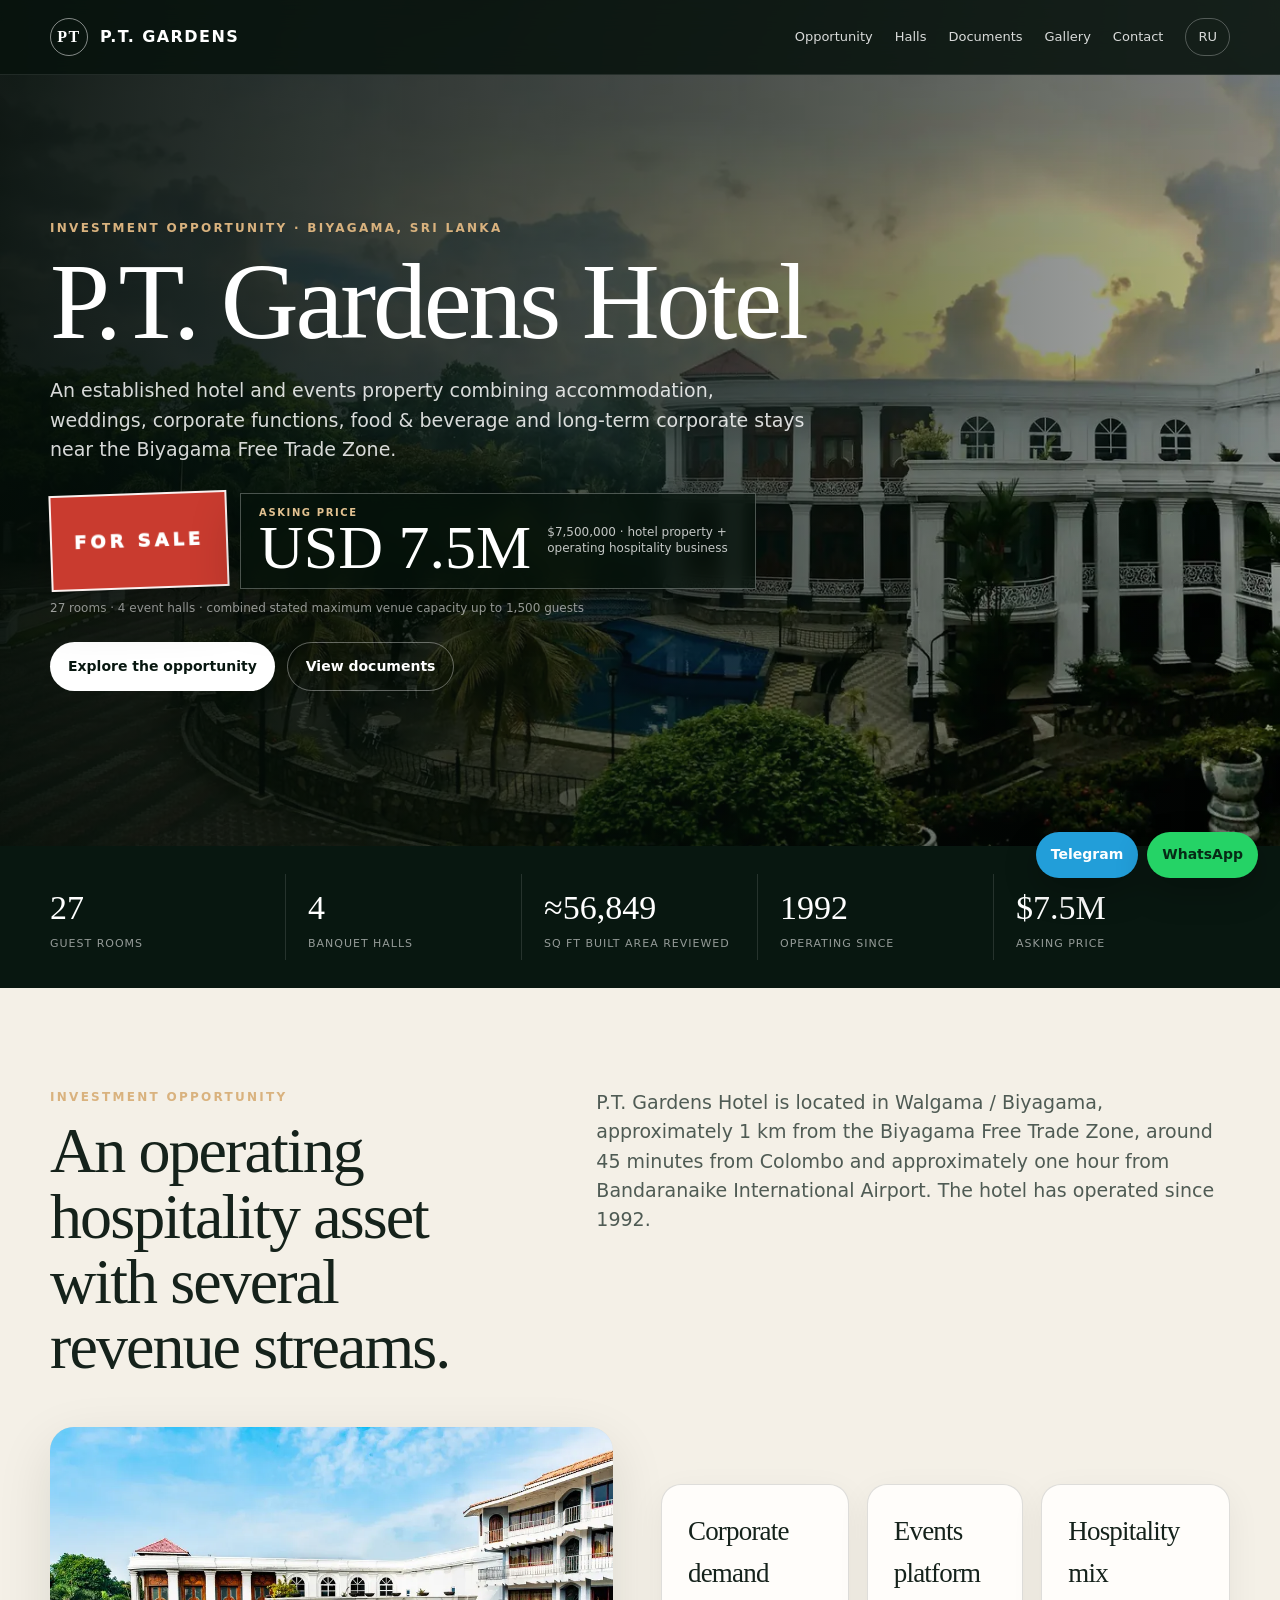
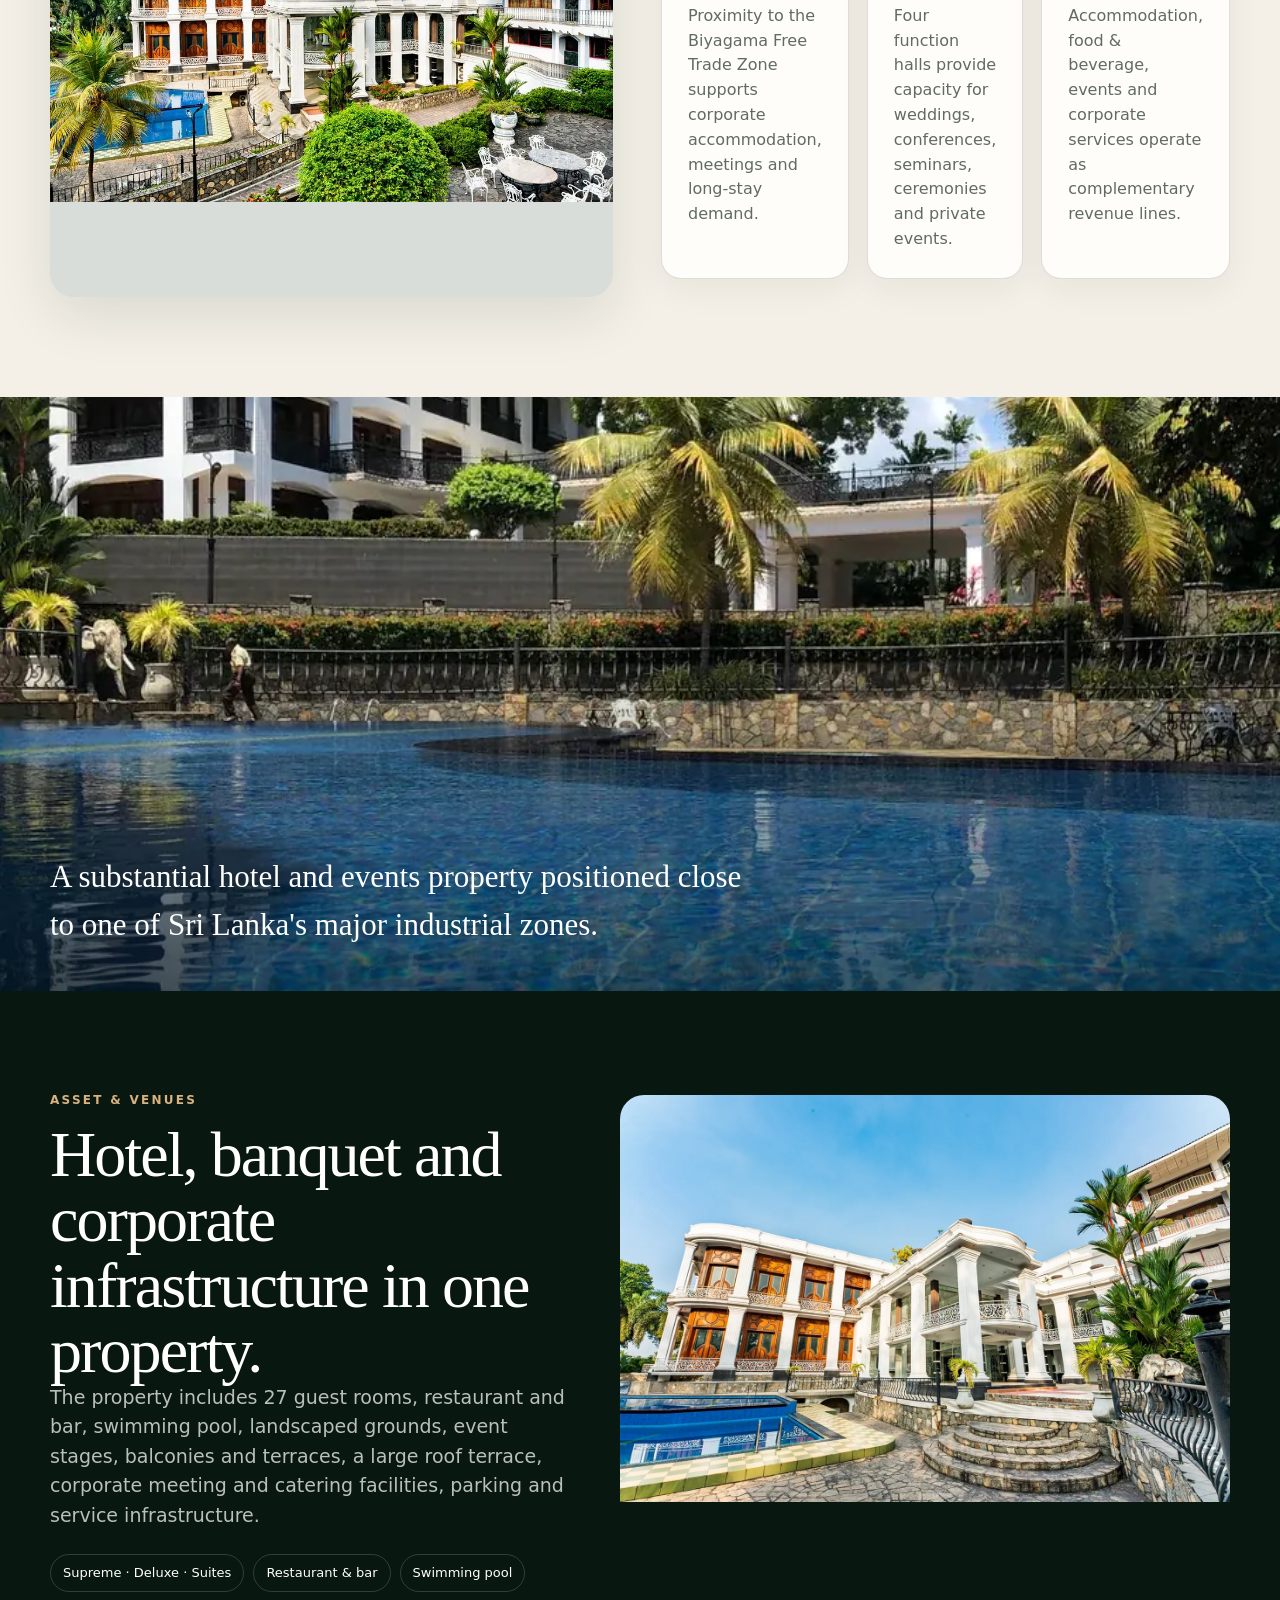
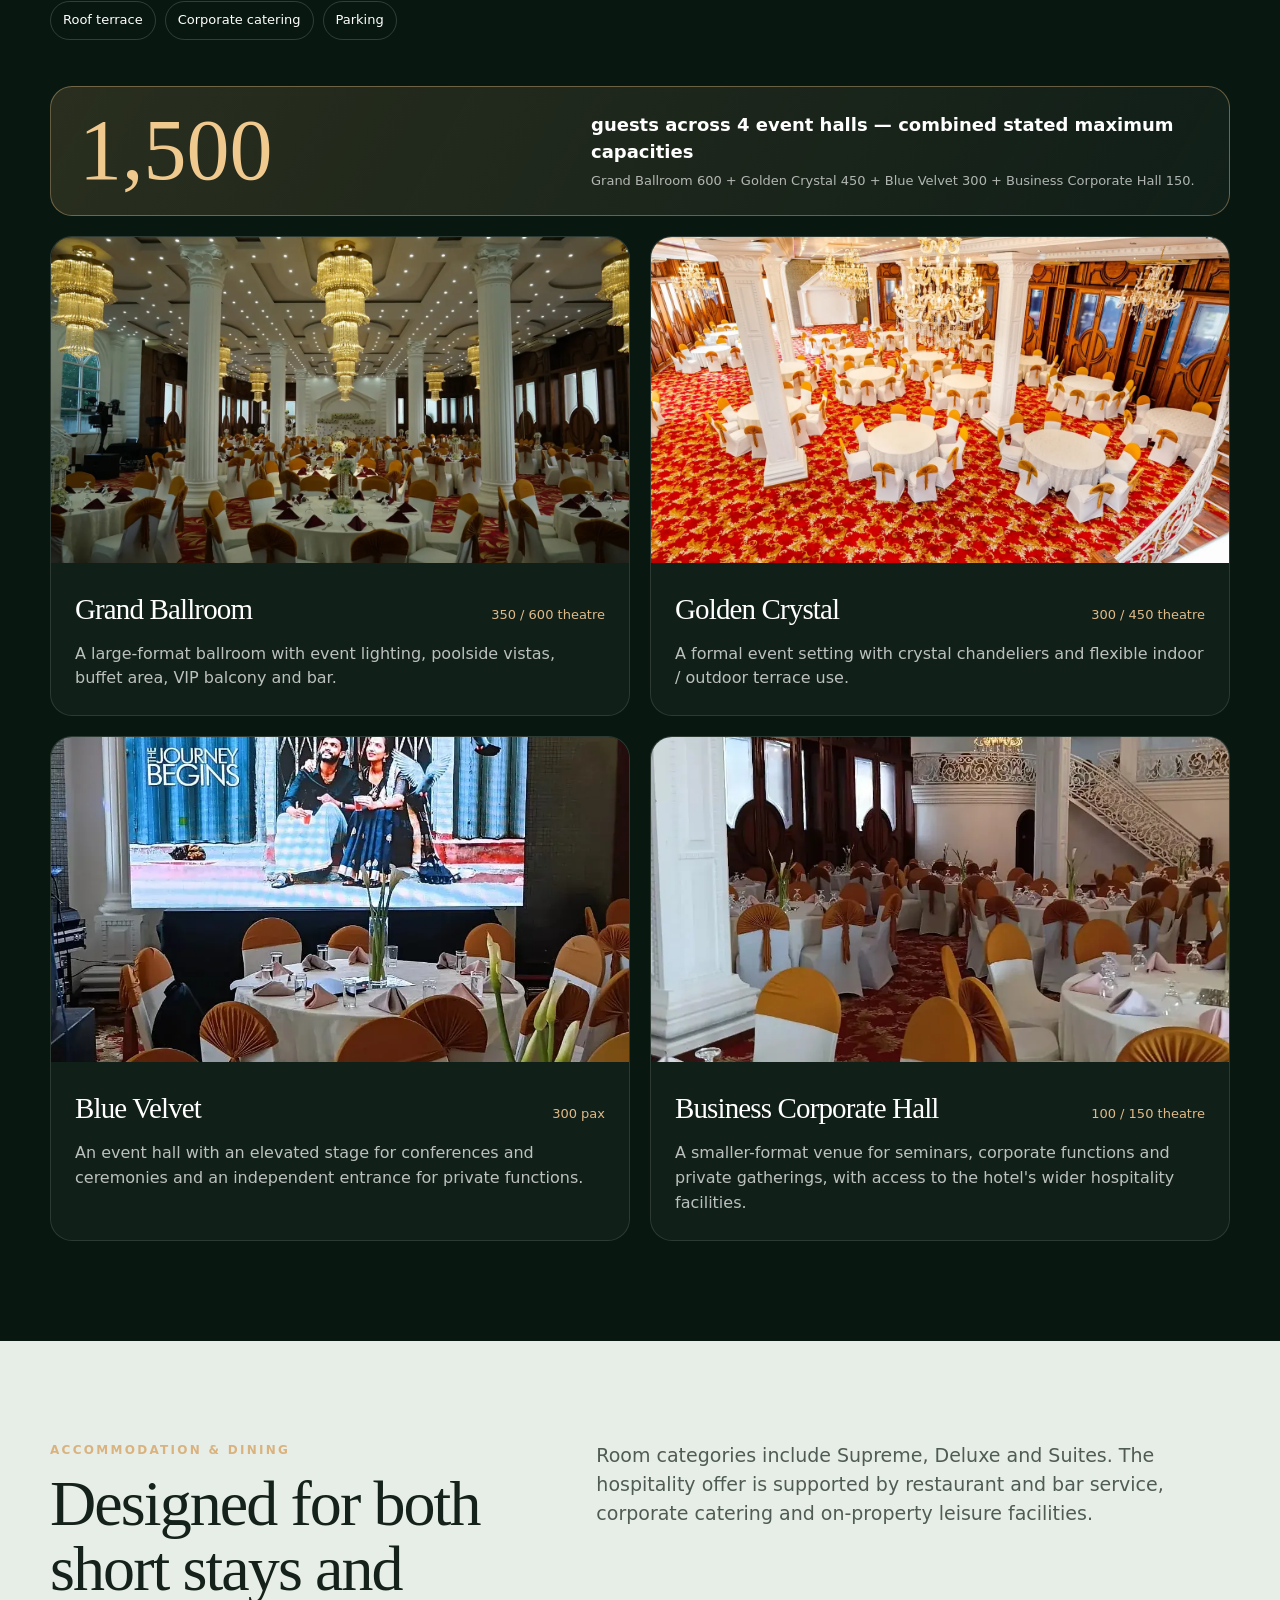
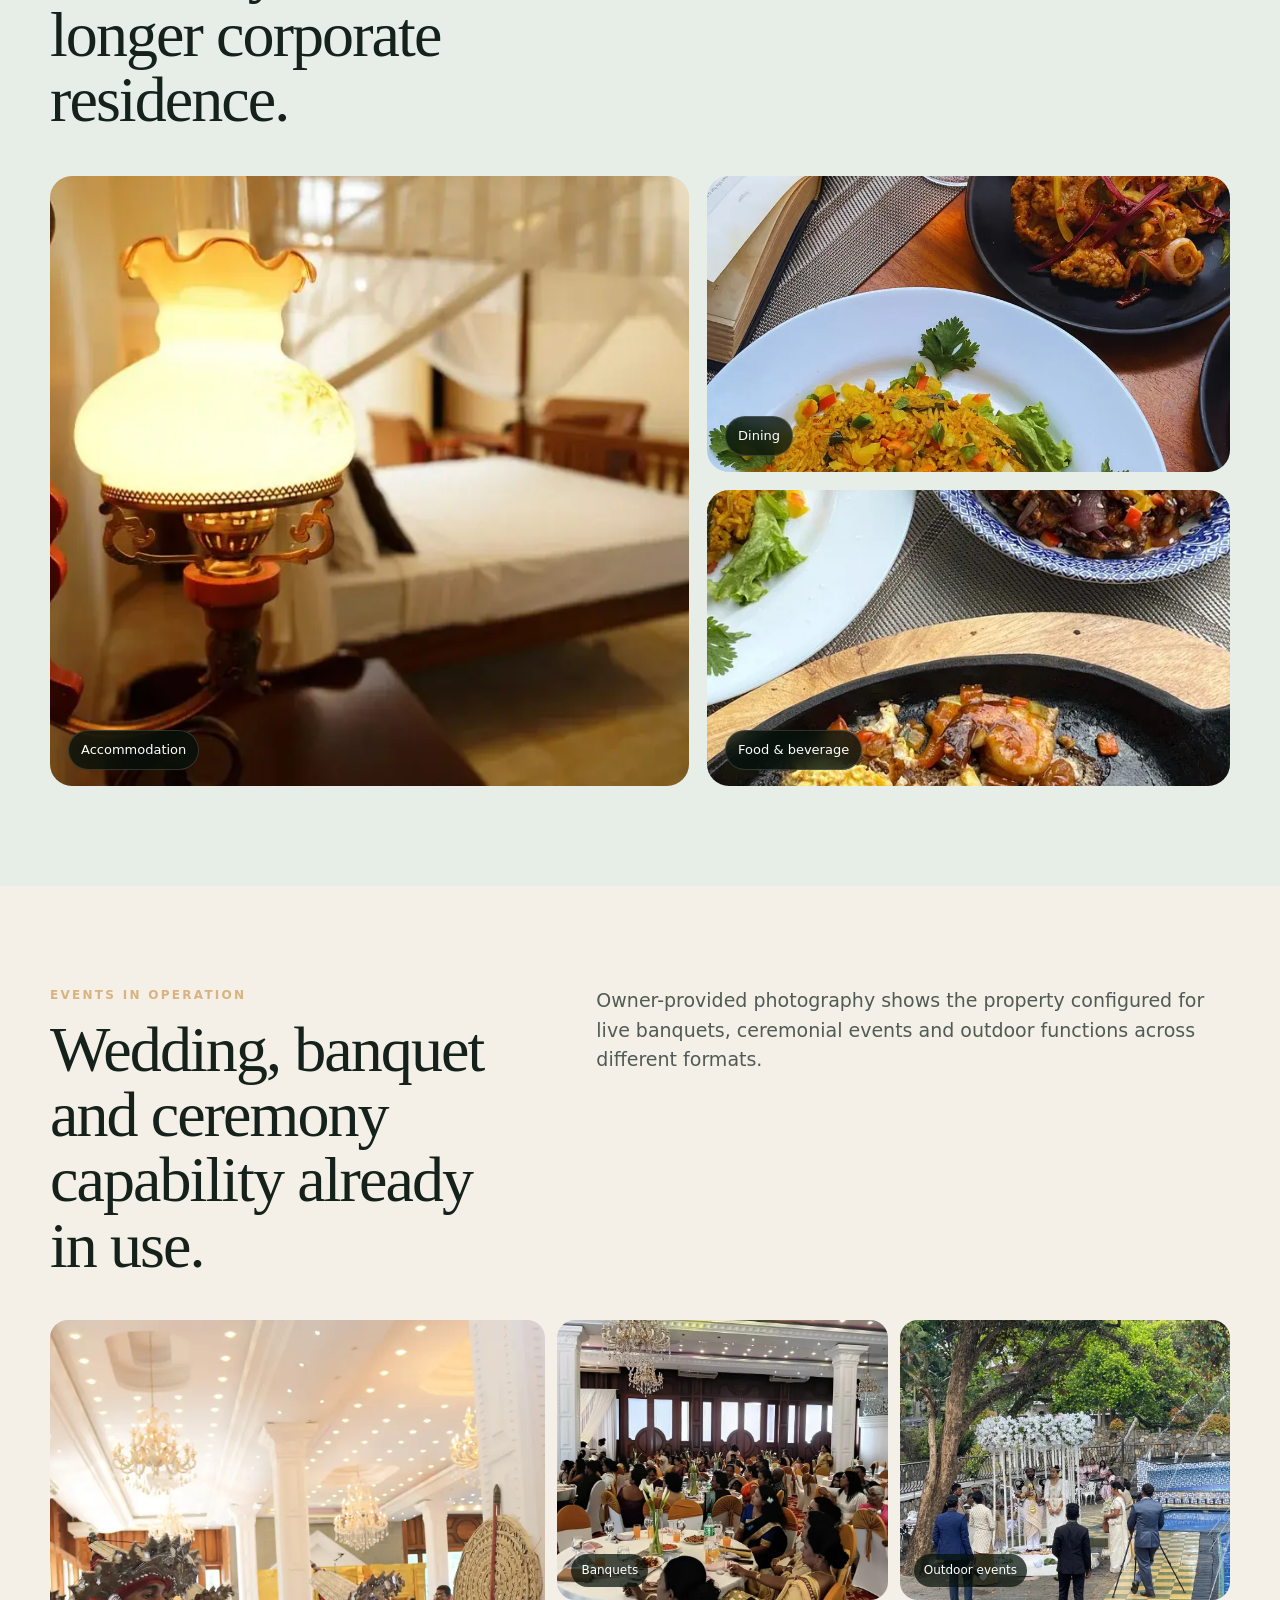
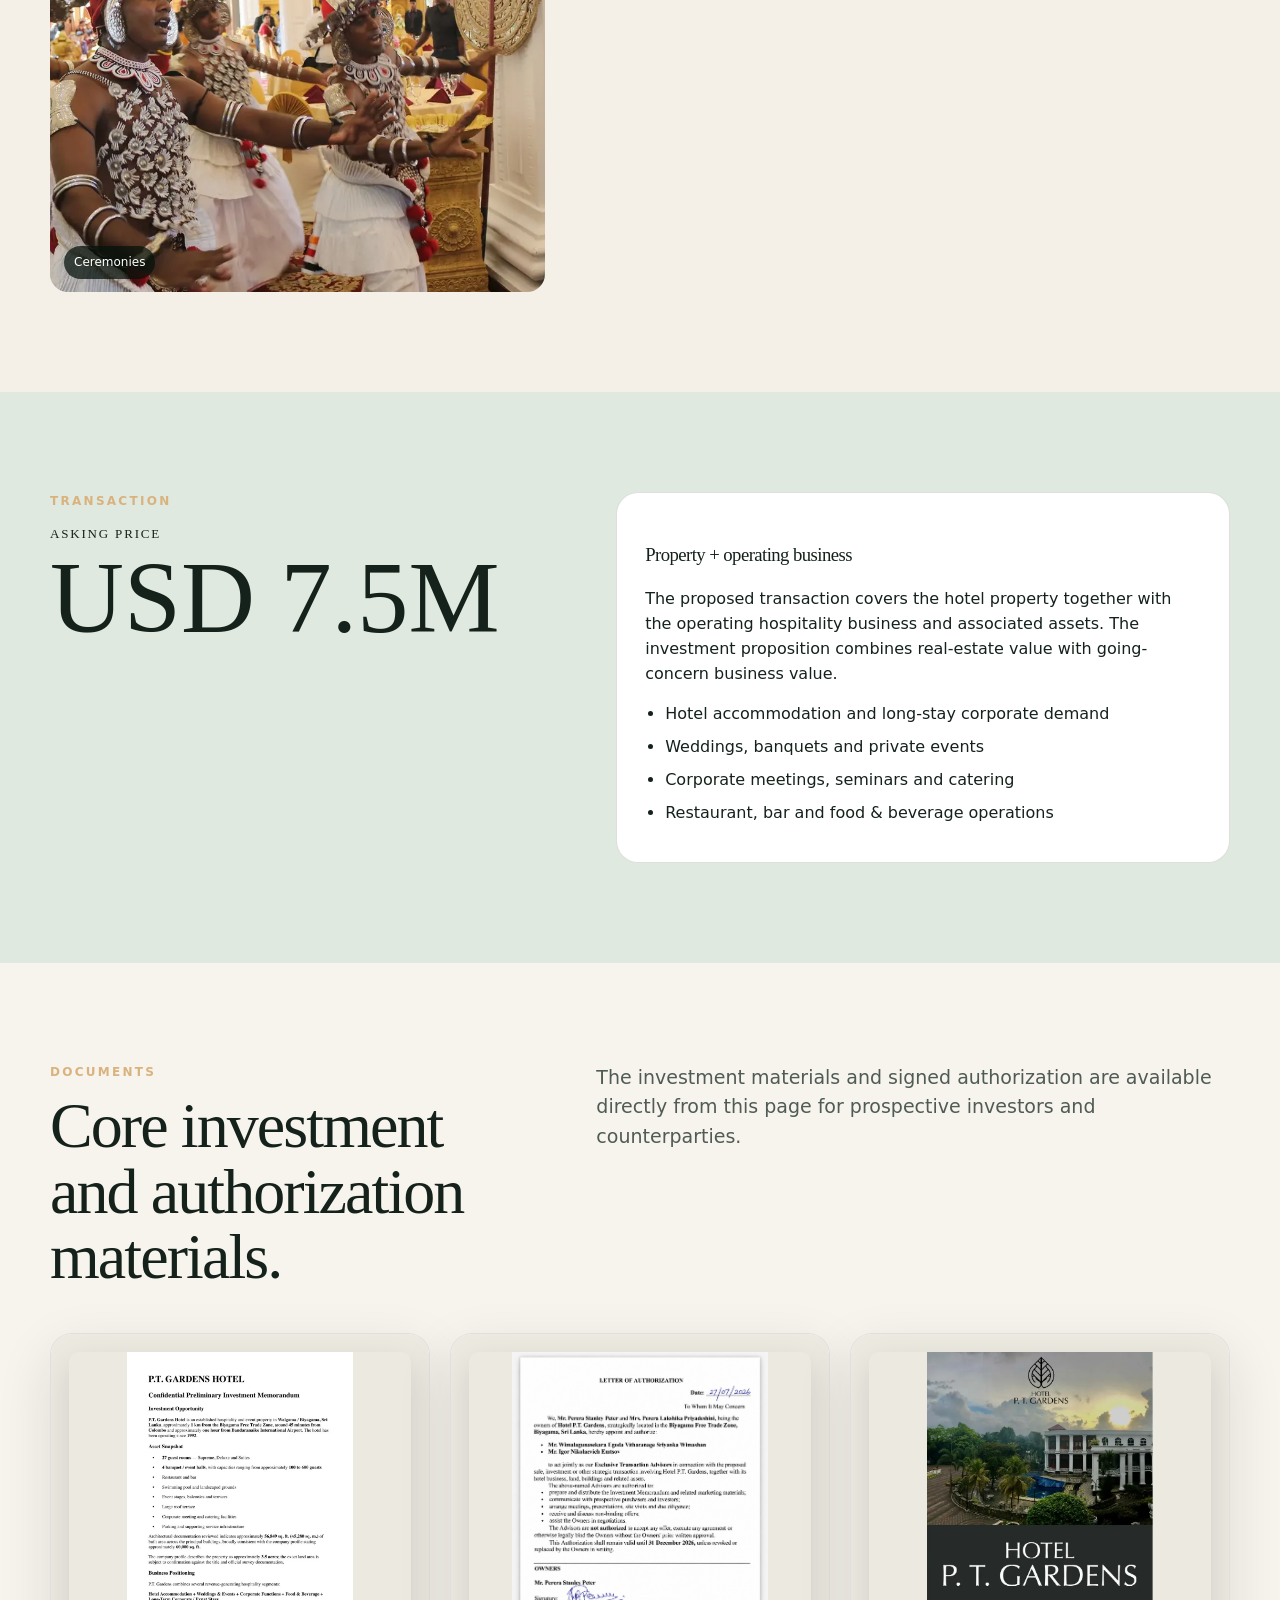
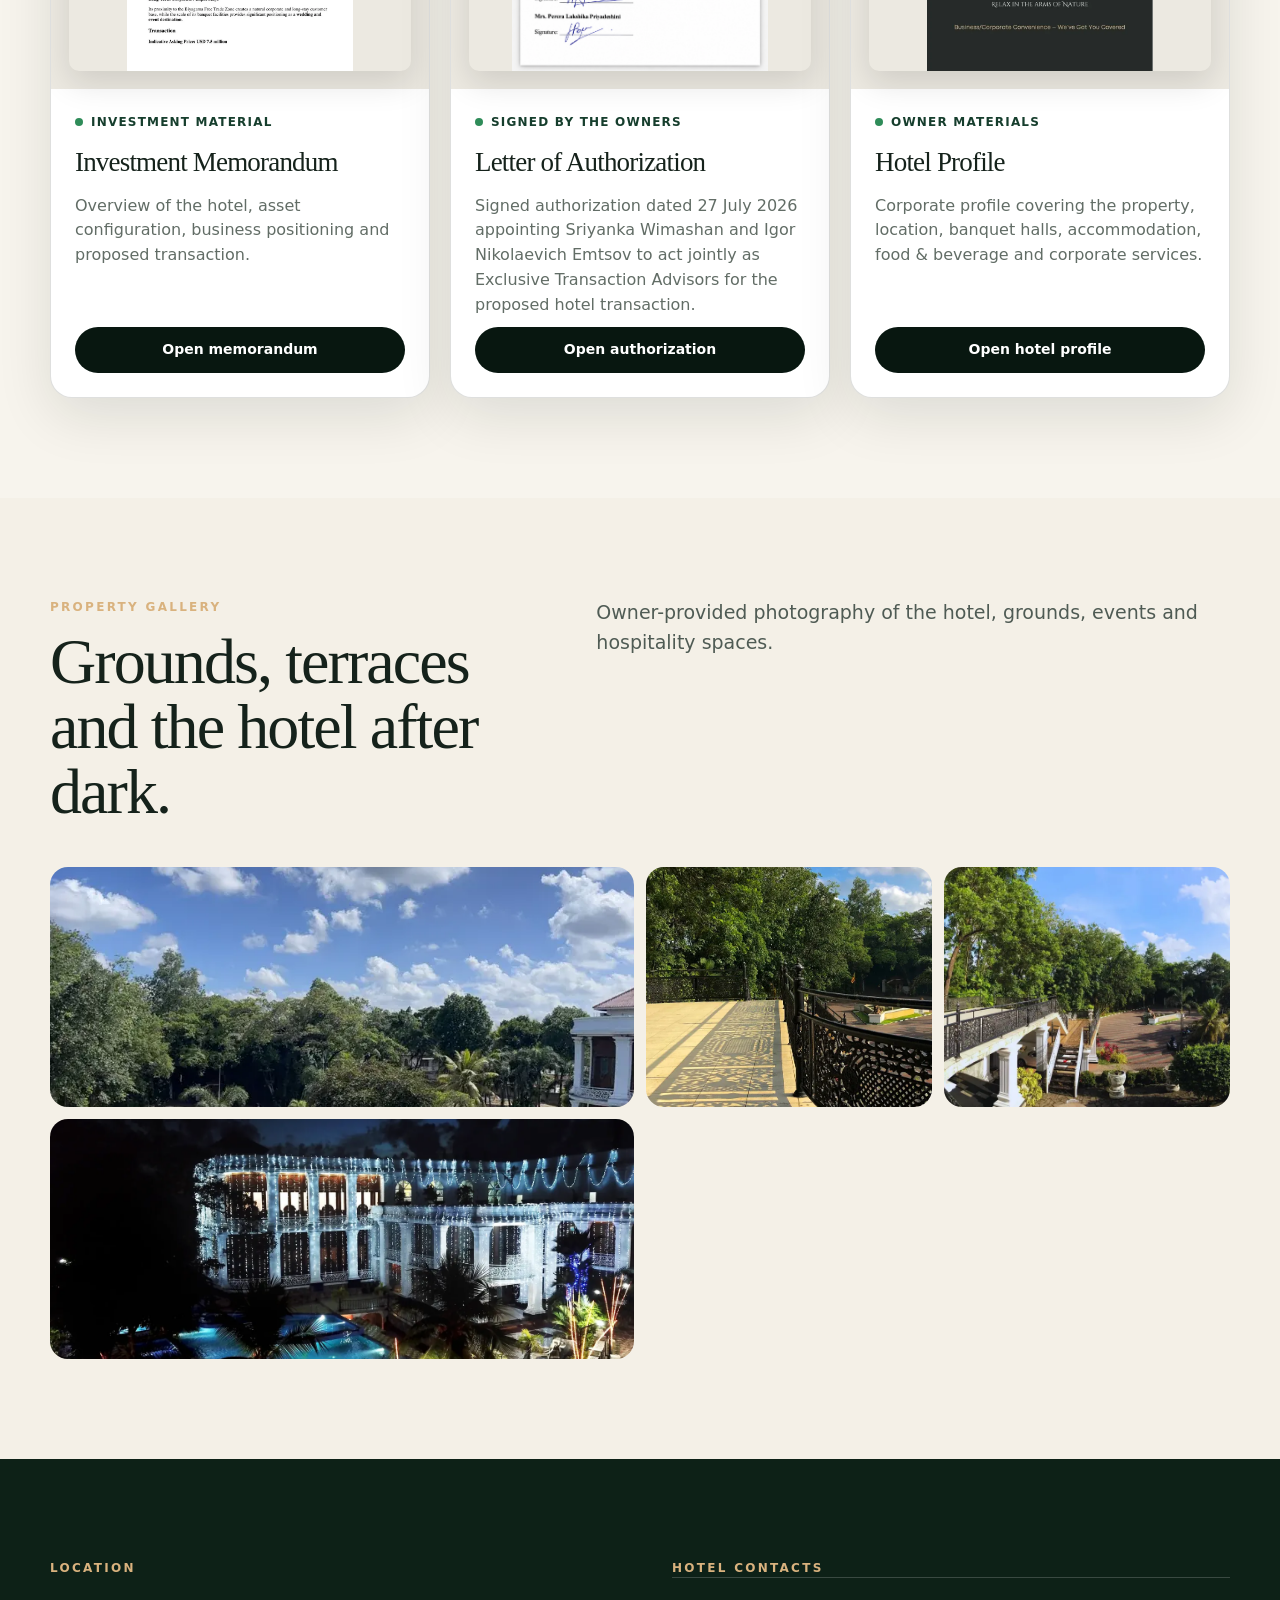
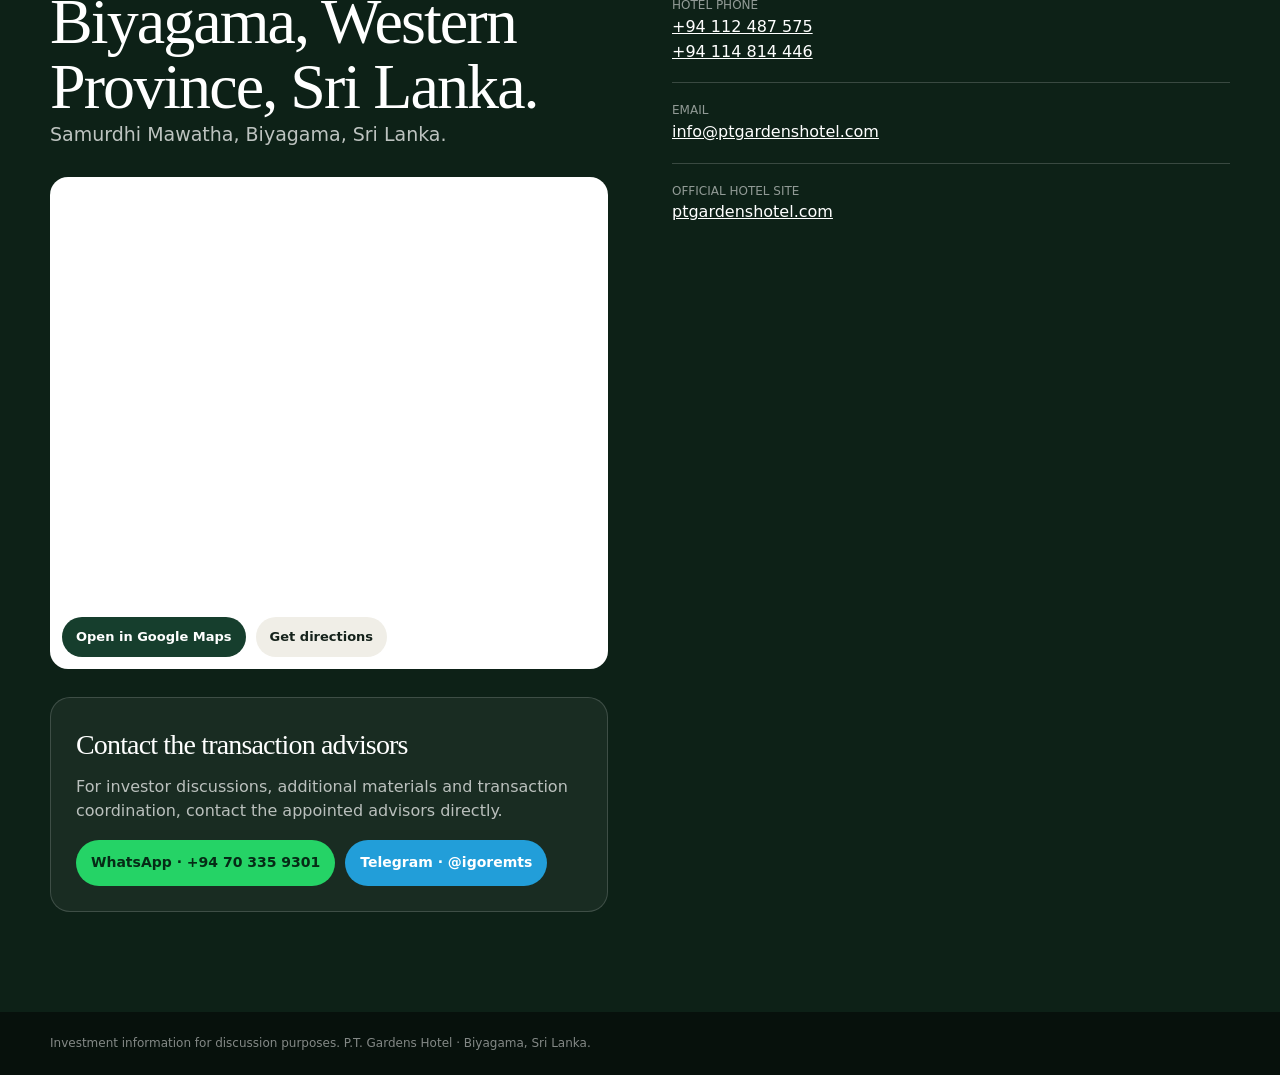
==== commit 0a9f19a8: "Add high-impact sale hook and combined hall capacity" ====
--- a/index.html
+++ b/index.html
@@ -7,14 +7,15 @@
 <meta name="description" content="P.T. Gardens Hotel investment opportunity in Biyagama, Sri Lanka — established hotel, banquet and events business near the Biyagama Free Trade Zone.">
 <style>
 :root{--ink:#15221b;--deep:#081710;--forest:#163e2d;--cream:#f4f0e7;--paper:#fffdfa;--gold:#c69b63;--muted:#667169;--line:rgba(21,34,27,.14);--shadow:0 18px 55px rgba(13,31,22,.11)}
-*{box-sizing:border-box}html{scroll-behavior:smooth}body{margin:0;background:var(--cream);color:var(--ink);font-family:Inter,ui-sans-serif,system-ui,-apple-system,BlinkMacSystemFont,"Segoe UI",sans-serif;line-height:1.55}img,video{max-width:100%}button,a{font:inherit}.wrap{width:min(1180px,calc(100% - 42px));margin:auto}h1,h2,h3{font-family:Georgia,"Times New Roman",serif;font-weight:500;letter-spacing:-.03em}.kicker,.eyebrow{text-transform:uppercase;letter-spacing:.19em;font-size:12px;font-weight:800;color:#d9b27e}.nav{position:fixed;z-index:50;inset:0 0 auto;background:rgba(7,19,13,.88);backdrop-filter:blur(14px);border-bottom:1px solid rgba(255,255,255,.1)}.navin{height:74px;display:flex;align-items:center;justify-content:space-between;color:#fff}.brand{display:flex;align-items:center;gap:12px;color:#fff;text-decoration:none;font-weight:850;letter-spacing:.09em}.mark{width:38px;height:38px;border:1px solid rgba(255,255,255,.5);border-radius:50%;display:grid;place-items:center;font-family:Georgia}.links{display:flex;align-items:center;gap:22px}.links a,.lang{color:#fff;text-decoration:none;font-size:13px;opacity:.84}.lang{border:1px solid rgba(255,255,255,.32);background:transparent;border-radius:999px;padding:8px 12px;cursor:pointer}.hero{min-height:94vh;display:flex;align-items:flex-end;color:#fff;padding:150px 0 86px;background:linear-gradient(90deg,rgba(4,13,8,.9),rgba(4,13,8,.53) 58%,rgba(4,13,8,.13)),url('assets/photos/hero-aerial.webp') center/cover no-repeat}.hero h1{font-size:clamp(58px,8.5vw,108px);line-height:.9;margin:16px 0 26px;max-width:960px}.hero p{font-size:19px;max-width:760px;color:rgba(255,255,255,.84)}.cta{display:flex;gap:12px;flex-wrap:wrap;margin-top:30px}.btn{display:inline-flex;align-items:center;justify-content:center;padding:13px 18px;border-radius:999px;text-decoration:none;font-weight:800;font-size:14px}.primary{background:#fff;color:var(--deep)}.ghost{border:1px solid rgba(255,255,255,.36);color:#fff}.stats{background:var(--deep);color:#fff}.statsgrid{display:grid;grid-template-columns:repeat(5,1fr);padding:28px 0}.stat{padding:8px 22px;border-right:1px solid rgba(255,255,255,.12)}.stat:first-child{padding-left:0}.stat:last-child{border:0}.num{font-family:Georgia;font-size:34px}.label{font-size:11px;text-transform:uppercase;letter-spacing:.09em;color:rgba(255,255,255,.57)}.section{padding:100px 0}.head{display:grid;grid-template-columns:.85fr 1.15fr;gap:78px;align-items:start}.section h2{font-size:clamp(40px,5vw,68px);line-height:1.02;margin:12px 0 0}.lead{font-size:19px;color:#4f5b54;margin:0}.visual-split{display:grid;grid-template-columns:1fr 1fr;gap:48px;align-items:center;margin-top:48px}.visual-card{border-radius:24px;overflow:hidden;box-shadow:var(--shadow);min-height:470px;background:#d8ddd9}.visual-card img{width:100%;height:100%;object-fit:cover;display:block}.facts{display:grid;grid-template-columns:repeat(3,1fr);gap:18px;margin-top:38px}.card{background:var(--paper);border:1px solid var(--line);border-radius:20px;padding:26px;box-shadow:0 10px 34px rgba(14,31,22,.06)}.card h3{font-size:27px;margin:0 0 9px}.card p{margin:0;color:#606b64}.photo-band{height:66vh;min-height:500px;position:relative;background:url('assets/photos/pool.webp') center/cover no-repeat}.photo-band:after{content:"";position:absolute;inset:0;background:linear-gradient(180deg,transparent 40%,rgba(3,13,8,.62))}.photo-caption{position:absolute;z-index:2;bottom:42px;left:max(22px,calc((100% - 1180px)/2));right:22px;max-width:700px;color:#fff;font-family:Georgia;font-size:31px}.dark{background:var(--deep);color:#fff}.dark .lead,.dark p{color:rgba(255,255,255,.72)}.asset-grid{display:grid;grid-template-columns:.92fr 1.08fr;gap:50px;align-items:center}.asset-photo{border-radius:24px;overflow:hidden;min-height:540px}.asset-photo img{width:100%;height:100%;object-fit:cover;display:block}.pills{display:flex;gap:9px;flex-wrap:wrap;margin-top:24px}.pill{border:1px solid rgba(255,255,255,.17);border-radius:999px;padding:8px 12px;font-size:13px}.halls{display:grid;grid-template-columns:repeat(2,1fr);gap:20px;margin-top:46px}.hall{overflow:hidden;border:1px solid rgba(255,255,255,.12);border-radius:22px;background:rgba(255,255,255,.035)}.hall img{width:100%;aspect-ratio:16/9;object-fit:cover;display:block}.hallbody{padding:24px}.halltop{display:flex;justify-content:space-between;align-items:baseline;gap:14px}.hall h3{font-size:29px;margin:0}.cap{font-size:13px;color:#dfba89;white-space:nowrap}.hall p{margin:10px 0 0}.hospitality{background:#e7eee7}.hospitality-grid{display:grid;grid-template-columns:1.1fr .9fr;gap:18px;margin-top:44px}.hospitality-main,.hospitality-side{display:grid;gap:18px}.media-card{position:relative;overflow:hidden;border-radius:22px;min-height:290px;background:#ddd}.media-card.tall{min-height:610px}.media-card img{width:100%;height:100%;object-fit:cover;display:block;position:absolute;inset:0}.media-label{position:absolute;z-index:2;left:18px;bottom:16px;background:rgba(5,17,11,.78);color:#fff;border:1px solid rgba(255,255,255,.15);backdrop-filter:blur(8px);padding:9px 12px;border-radius:999px;font-size:13px}.event-grid{display:grid;grid-template-columns:1.2fr .8fr .8fr;grid-auto-rows:280px;gap:12px;margin-top:42px}.event-grid figure{margin:0;position:relative;overflow:hidden;border-radius:18px;background:#ddd}.event-grid figure:first-child{grid-row:span 2}.event-grid img{width:100%;height:100%;object-fit:cover;display:block}.event-grid figcaption{position:absolute;left:14px;bottom:13px;color:#fff;background:rgba(5,17,11,.72);padding:7px 10px;border-radius:999px;font-size:12px}.investment{background:#dfe9df}.investment-grid{display:grid;grid-template-columns:.9fr 1.1fr;gap:64px;align-items:start}.price{font-family:Georgia;font-size:clamp(62px,8vw,112px);line-height:.9;margin:18px 0 25px}.price small{font-family:Inter;font-size:13px;letter-spacing:.14em;text-transform:uppercase;display:block;margin-bottom:12px}.transaction-card{background:#fff;border:1px solid var(--line);border-radius:22px;padding:28px}.transaction-card ul{margin:16px 0 0;padding-left:20px}.transaction-card li{margin:8px 0}.docs{background:#f7f4ed}.docgrid{display:grid;grid-template-columns:repeat(3,1fr);gap:20px;margin-top:44px}.doccard{background:#fff;border:1px solid var(--line);border-radius:22px;overflow:hidden;box-shadow:var(--shadow);display:flex;flex-direction:column}.docpreview{height:355px;background:#ece9e1;padding:18px;display:flex;align-items:center;justify-content:center}.docpreview img{width:100%;height:100%;object-fit:contain;display:block;border-radius:10px;box-shadow:0 12px 32px rgba(0,0,0,.12)}.docbody{padding:24px;display:flex;flex-direction:column;gap:10px;flex:1}.docbody h3{font-size:27px;margin:0}.docbody p{margin:0;color:#626d66}.docbutton{margin-top:auto;display:inline-flex;justify-content:center;text-decoration:none;padding:12px 15px;border-radius:999px;background:var(--deep);color:#fff;font-weight:800;font-size:14px}.auth-badge{display:inline-flex;align-items:center;gap:8px;font-size:12px;text-transform:uppercase;letter-spacing:.1em;color:var(--forest);font-weight:850}.auth-badge:before{content:"";width:8px;height:8px;background:#2f8c59;border-radius:50%}.gallery-grid{display:grid;grid-template-columns:repeat(4,1fr);grid-auto-rows:240px;gap:12px;margin-top:42px}.gallery-grid button{border:0;padding:0;cursor:pointer;border-radius:18px;overflow:hidden;background:#ddd}.gallery-grid img{width:100%;height:100%;object-fit:cover;display:block;transition:.32s transform}.gallery-grid button:hover img{transform:scale(1.035)}.gallery-grid button:nth-child(1){grid-column:span 2}.gallery-grid button:nth-child(4){grid-column:span 2}.location-map{margin-top:28px;background:#fff;border-radius:18px;padding:10px;overflow:hidden}.location-map iframe{display:block;width:100%;height:420px;border:0;border-radius:12px}.map-actions{display:flex;gap:10px;flex-wrap:wrap;padding:10px 2px 2px}.map-actions a{display:inline-flex;align-items:center;justify-content:center;padding:10px 14px;border-radius:999px;background:var(--forest);color:#fff!important;text-decoration:none;font-weight:800;font-size:13px}.map-actions a.secondary{background:#f0eee7;color:var(--ink)!important}.contact{background:#0d2117;color:#fff}.contactgrid{display:grid;grid-template-columns:1fr 1fr;gap:64px}.contact .lead{color:rgba(255,255,255,.73)}.contactbox{border-top:1px solid rgba(255,255,255,.18);padding:18px 0}.contact a{color:#fff}.small{font-size:12px;color:rgba(255,255,255,.55)}.investor-contact{margin-top:28px;padding:25px;border:1px solid rgba(255,255,255,.16);border-radius:20px;background:rgba(255,255,255,.05)}.investor-contact h3{font-size:28px;margin:0 0 8px}.investor-contact p{margin:0;color:rgba(255,255,255,.7)}.contact-actions{display:flex;gap:10px;flex-wrap:wrap;margin-top:16px}.contact-action{display:inline-flex;align-items:center;justify-content:center;padding:12px 15px;border-radius:999px;text-decoration:none;font-weight:800;font-size:14px}.whatsapp{background:#25D366!important;color:#062b16!important}.telegram{background:#229ED9!important;color:#fff!important}.floating{position:fixed;z-index:60;right:22px;bottom:22px;display:flex;gap:9px;align-items:center}.floating a{box-shadow:0 13px 34px rgba(0,0,0,.24)}.float-btn{padding:12px 15px;border-radius:999px;text-decoration:none;font-weight:850;font-size:14px}.float-wa{background:#25D366;color:#062b16}.float-tg{background:#229ED9;color:#fff}footer{background:#07110c;color:rgba(255,255,255,.5);font-size:12px;padding:22px 0}.modal{position:fixed;z-index:100;inset:0;background:rgba(0,0,0,.92);display:none;align-items:center;justify-content:center;padding:24px}.modal.open{display:flex}.modal img{max-width:min(1250px,95vw);max-height:90vh;border-radius:12px}.close{position:absolute;right:22px;top:20px;width:42px;height:42px;border-radius:50%;border:0;background:#fff;font-size:22px;cursor:pointer}
+*{box-sizing:border-box}html{scroll-behavior:smooth}body{margin:0;background:var(--cream);color:var(--ink);font-family:Inter,ui-sans-serif,system-ui,-apple-system,BlinkMacSystemFont,"Segoe UI",sans-serif;line-height:1.55}img,video{max-width:100%}button,a{font:inherit}.wrap{width:min(1180px,calc(100% - 42px));margin:auto}h1,h2,h3{font-family:Georgia,"Times New Roman",serif;font-weight:500;letter-spacing:-.03em}.kicker,.eyebrow{text-transform:uppercase;letter-spacing:.19em;font-size:12px;font-weight:800;color:#d9b27e}.nav{position:fixed;z-index:50;inset:0 0 auto;background:rgba(7,19,13,.88);backdrop-filter:blur(14px);border-bottom:1px solid rgba(255,255,255,.1)}.navin{height:74px;display:flex;align-items:center;justify-content:space-between;color:#fff}.brand{display:flex;align-items:center;gap:12px;color:#fff;text-decoration:none;font-weight:850;letter-spacing:.09em}.mark{width:38px;height:38px;border:1px solid rgba(255,255,255,.5);border-radius:50%;display:grid;place-items:center;font-family:Georgia}.links{display:flex;align-items:center;gap:22px}.links a,.lang{color:#fff;text-decoration:none;font-size:13px;opacity:.84}.lang{border:1px solid rgba(255,255,255,.32);background:transparent;border-radius:999px;padding:8px 12px;cursor:pointer}.hero{min-height:94vh;display:flex;align-items:flex-end;color:#fff;padding:150px 0 86px;background:linear-gradient(90deg,rgba(4,13,8,.9),rgba(4,13,8,.53) 58%,rgba(4,13,8,.13)),url('assets/photos/hero-aerial.webp') center/cover no-repeat}.hero h1{font-size:clamp(58px,8.5vw,108px);line-height:.9;margin:16px 0 26px;max-width:960px}.hero p{font-size:19px;max-width:760px;color:rgba(255,255,255,.84)}.sale-lockup{display:flex;align-items:stretch;gap:12px;flex-wrap:wrap;margin-top:28px}.sale-stamp{display:flex;align-items:center;justify-content:center;min-width:170px;padding:14px 22px;border:2px solid rgba(255,255,255,.92);background:#c93b2f;color:#fff;font-weight:950;font-size:18px;letter-spacing:.22em;text-transform:uppercase;box-shadow:0 18px 50px rgba(0,0,0,.3);transform:rotate(-2deg) scale(.2);opacity:0;animation:saleSlam .7s cubic-bezier(.2,.9,.2,1.3) .55s forwards}.sale-price{display:flex;align-items:center;gap:16px;padding:11px 18px 12px;border:1px solid rgba(255,255,255,.28);background:rgba(5,18,11,.7);backdrop-filter:blur(10px);box-shadow:0 18px 50px rgba(0,0,0,.24);opacity:0;transform:translateY(18px);animation:priceRise .6s ease .95s forwards}.sale-price small{display:block;color:#e3c291;font-size:10px;letter-spacing:.16em;text-transform:uppercase;font-weight:850}.sale-price strong{font-family:Georgia,"Times New Roman",serif;font-size:clamp(38px,5vw,62px);line-height:.9;font-weight:500;white-space:nowrap}.sale-price span{max-width:190px;color:rgba(255,255,255,.76);font-size:12px;line-height:1.35}.sale-note{margin-top:10px!important;font-size:12px!important;color:rgba(255,255,255,.64)!important}.cta{display:flex;gap:12px;flex-wrap:wrap;margin-top:24px}@keyframes saleSlam{0%{opacity:0;transform:rotate(-10deg) scale(.2)}70%{opacity:1;transform:rotate(1deg) scale(1.08)}100%{opacity:1;transform:rotate(-2deg) scale(1)}}@keyframes priceRise{to{opacity:1;transform:translateY(0)}}.btn{display:inline-flex;align-items:center;justify-content:center;padding:13px 18px;border-radius:999px;text-decoration:none;font-weight:800;font-size:14px}.primary{background:#fff;color:var(--deep)}.ghost{border:1px solid rgba(255,255,255,.36);color:#fff}.stats{background:var(--deep);color:#fff}.statsgrid{display:grid;grid-template-columns:repeat(5,1fr);padding:28px 0}.stat{padding:8px 22px;border-right:1px solid rgba(255,255,255,.12)}.stat:first-child{padding-left:0}.stat:last-child{border:0}.num{font-family:Georgia;font-size:34px}.label{font-size:11px;text-transform:uppercase;letter-spacing:.09em;color:rgba(255,255,255,.57)}.section{padding:100px 0}.head{display:grid;grid-template-columns:.85fr 1.15fr;gap:78px;align-items:start}.section h2{font-size:clamp(40px,5vw,68px);line-height:1.02;margin:12px 0 0}.lead{font-size:19px;color:#4f5b54;margin:0}.visual-split{display:grid;grid-template-columns:1fr 1fr;gap:48px;align-items:center;margin-top:48px}.visual-card{border-radius:24px;overflow:hidden;box-shadow:var(--shadow);min-height:470px;background:#d8ddd9}.visual-card img{width:100%;height:100%;object-fit:cover;display:block}.facts{display:grid;grid-template-columns:repeat(3,1fr);gap:18px;margin-top:38px}.card{background:var(--paper);border:1px solid var(--line);border-radius:20px;padding:26px;box-shadow:0 10px 34px rgba(14,31,22,.06)}.card h3{font-size:27px;margin:0 0 9px}.card p{margin:0;color:#606b64}.photo-band{height:66vh;min-height:500px;position:relative;background:url('assets/photos/pool.webp') center/cover no-repeat}.photo-band:after{content:"";position:absolute;inset:0;background:linear-gradient(180deg,transparent 40%,rgba(3,13,8,.62))}.photo-caption{position:absolute;z-index:2;bottom:42px;left:max(22px,calc((100% - 1180px)/2));right:22px;max-width:700px;color:#fff;font-family:Georgia;font-size:31px}.dark{background:var(--deep);color:#fff}.dark .lead,.dark p{color:rgba(255,255,255,.72)}.asset-grid{display:grid;grid-template-columns:.92fr 1.08fr;gap:50px;align-items:center}.asset-photo{border-radius:24px;overflow:hidden;min-height:540px}.asset-photo img{width:100%;height:100%;object-fit:cover;display:block}.pills{display:flex;gap:9px;flex-wrap:wrap;margin-top:24px}.pill{border:1px solid rgba(255,255,255,.17);border-radius:999px;padding:8px 12px;font-size:13px}.venue-total{margin-top:46px;padding:24px 28px;border:1px solid rgba(217,178,126,.42);border-radius:22px;background:linear-gradient(120deg,rgba(198,155,99,.18),rgba(255,255,255,.035));display:flex;align-items:center;justify-content:space-between;gap:28px}.venue-total .venue-number{font-family:Georgia,"Times New Roman",serif;font-size:clamp(48px,7vw,86px);line-height:.85;color:#f0c98f;white-space:nowrap}.venue-total .venue-copy{max-width:610px}.venue-total .venue-copy strong{display:block;font-size:18px;margin-bottom:5px}.venue-total .venue-copy span{display:block;color:rgba(255,255,255,.67);font-size:13px}.halls{display:grid;grid-template-columns:repeat(2,1fr);gap:20px;margin-top:20px}.hall{overflow:hidden;border:1px solid rgba(255,255,255,.12);border-radius:22px;background:rgba(255,255,255,.035)}.hall img{width:100%;aspect-ratio:16/9;object-fit:cover;display:block}.hallbody{padding:24px}.halltop{display:flex;justify-content:space-between;align-items:baseline;gap:14px}.hall h3{font-size:29px;margin:0}.cap{font-size:13px;color:#dfba89;white-space:nowrap}.hall p{margin:10px 0 0}.hospitality{background:#e7eee7}.hospitality-grid{display:grid;grid-template-columns:1.1fr .9fr;gap:18px;margin-top:44px}.hospitality-main,.hospitality-side{display:grid;gap:18px}.media-card{position:relative;overflow:hidden;border-radius:22px;min-height:290px;background:#ddd}.media-card.tall{min-height:610px}.media-card img{width:100%;height:100%;object-fit:cover;display:block;position:absolute;inset:0}.media-label{position:absolute;z-index:2;left:18px;bottom:16px;background:rgba(5,17,11,.78);color:#fff;border:1px solid rgba(255,255,255,.15);backdrop-filter:blur(8px);padding:9px 12px;border-radius:999px;font-size:13px}.event-grid{display:grid;grid-template-columns:1.2fr .8fr .8fr;grid-auto-rows:280px;gap:12px;margin-top:42px}.event-grid figure{margin:0;position:relative;overflow:hidden;border-radius:18px;background:#ddd}.event-grid figure:first-child{grid-row:span 2}.event-grid img{width:100%;height:100%;object-fit:cover;display:block}.event-grid figcaption{position:absolute;left:14px;bottom:13px;color:#fff;background:rgba(5,17,11,.72);padding:7px 10px;border-radius:999px;font-size:12px}.investment{background:#dfe9df}.investment-grid{display:grid;grid-template-columns:.9fr 1.1fr;gap:64px;align-items:start}.price{font-family:Georgia;font-size:clamp(62px,8vw,112px);line-height:.9;margin:18px 0 25px}.price small{font-family:Inter;font-size:13px;letter-spacing:.14em;text-transform:uppercase;display:block;margin-bottom:12px}.transaction-card{background:#fff;border:1px solid var(--line);border-radius:22px;padding:28px}.transaction-card ul{margin:16px 0 0;padding-left:20px}.transaction-card li{margin:8px 0}.docs{background:#f7f4ed}.docgrid{display:grid;grid-template-columns:repeat(3,1fr);gap:20px;margin-top:44px}.doccard{background:#fff;border:1px solid var(--line);border-radius:22px;overflow:hidden;box-shadow:var(--shadow);display:flex;flex-direction:column}.docpreview{height:355px;background:#ece9e1;padding:18px;display:flex;align-items:center;justify-content:center}.docpreview img{width:100%;height:100%;object-fit:contain;display:block;border-radius:10px;box-shadow:0 12px 32px rgba(0,0,0,.12)}.docbody{padding:24px;display:flex;flex-direction:column;gap:10px;flex:1}.docbody h3{font-size:27px;margin:0}.docbody p{margin:0;color:#626d66}.docbutton{margin-top:auto;display:inline-flex;justify-content:center;text-decoration:none;padding:12px 15px;border-radius:999px;background:var(--deep);color:#fff;font-weight:800;font-size:14px}.auth-badge{display:inline-flex;align-items:center;gap:8px;font-size:12px;text-transform:uppercase;letter-spacing:.1em;color:var(--forest);font-weight:850}.auth-badge:before{content:"";width:8px;height:8px;background:#2f8c59;border-radius:50%}.gallery-grid{display:grid;grid-template-columns:repeat(4,1fr);grid-auto-rows:240px;gap:12px;margin-top:42px}.gallery-grid button{border:0;padding:0;cursor:pointer;border-radius:18px;overflow:hidden;background:#ddd}.gallery-grid img{width:100%;height:100%;object-fit:cover;display:block;transition:.32s transform}.gallery-grid button:hover img{transform:scale(1.035)}.gallery-grid button:nth-child(1){grid-column:span 2}.gallery-grid button:nth-child(4){grid-column:span 2}.location-map{margin-top:28px;background:#fff;border-radius:18px;padding:10px;overflow:hidden}.location-map iframe{display:block;width:100%;height:420px;border:0;border-radius:12px}.map-actions{display:flex;gap:10px;flex-wrap:wrap;padding:10px 2px 2px}.map-actions a{display:inline-flex;align-items:center;justify-content:center;padding:10px 14px;border-radius:999px;background:var(--forest);color:#fff!important;text-decoration:none;font-weight:800;font-size:13px}.map-actions a.secondary{background:#f0eee7;color:var(--ink)!important}.contact{background:#0d2117;color:#fff}.contactgrid{display:grid;grid-template-columns:1fr 1fr;gap:64px}.contact .lead{color:rgba(255,255,255,.73)}.contactbox{border-top:1px solid rgba(255,255,255,.18);padding:18px 0}.contact a{color:#fff}.small{font-size:12px;color:rgba(255,255,255,.55)}.investor-contact{margin-top:28px;padding:25px;border:1px solid rgba(255,255,255,.16);border-radius:20px;background:rgba(255,255,255,.05)}.investor-contact h3{font-size:28px;margin:0 0 8px}.investor-contact p{margin:0;color:rgba(255,255,255,.7)}.contact-actions{display:flex;gap:10px;flex-wrap:wrap;margin-top:16px}.contact-action{display:inline-flex;align-items:center;justify-content:center;padding:12px 15px;border-radius:999px;text-decoration:none;font-weight:800;font-size:14px}.whatsapp{background:#25D366!important;color:#062b16!important}.telegram{background:#229ED9!important;color:#fff!important}.floating{position:fixed;z-index:60;right:22px;bottom:22px;display:flex;gap:9px;align-items:center}.floating a{box-shadow:0 13px 34px rgba(0,0,0,.24)}.float-btn{padding:12px 15px;border-radius:999px;text-decoration:none;font-weight:850;font-size:14px}.float-wa{background:#25D366;color:#062b16}.float-tg{background:#229ED9;color:#fff}footer{background:#07110c;color:rgba(255,255,255,.5);font-size:12px;padding:22px 0}.modal{position:fixed;z-index:100;inset:0;background:rgba(0,0,0,.92);display:none;align-items:center;justify-content:center;padding:24px}.modal.open{display:flex}.modal img{max-width:min(1250px,95vw);max-height:90vh;border-radius:12px}.close{position:absolute;right:22px;top:20px;width:42px;height:42px;border-radius:50%;border:0;background:#fff;font-size:22px;cursor:pointer}
 @media(max-width:980px){.links a{display:none}.head,.asset-grid,.investment-grid,.video-grid,.contactgrid{grid-template-columns:1fr;gap:36px}.statsgrid{grid-template-columns:repeat(2,1fr)}.stat{border-right:0;border-bottom:1px solid rgba(255,255,255,.1);padding:15px}.facts{grid-template-columns:1fr 1fr}.halls,.docgrid{grid-template-columns:1fr 1fr}.hospitality-grid{grid-template-columns:1fr}.media-card.tall{min-height:480px}.event-grid{grid-template-columns:1fr 1fr}.event-grid figure:first-child{grid-row:span 1;grid-column:span 2}.gallery-grid{grid-template-columns:repeat(2,1fr)}}
-@media(max-width:640px){.wrap{width:min(100% - 28px,1180px)}.hero{min-height:88vh}.hero h1{font-size:54px}.facts,.halls,.docgrid{grid-template-columns:1fr}.visual-split{grid-template-columns:1fr}.visual-card{min-height:360px}.event-grid{grid-template-columns:1fr;grid-auto-rows:230px}.event-grid figure:first-child{grid-column:auto}.gallery-grid{grid-auto-rows:190px}.gallery-grid button:nth-child(1),.gallery-grid button:nth-child(4){grid-column:auto}.floating{right:12px;bottom:12px;flex-direction:column;align-items:flex-end}.float-btn{padding:10px 13px}.section{padding:74px 0}.docpreview{height:310px}.photo-band{height:54vh;min-height:420px}.asset-photo{min-height:390px}.hospitality-grid{display:block}.hospitality-main,.hospitality-side{margin-bottom:16px}.media-card,.media-card.tall{min-height:320px;margin-bottom:16px}}
+@media(prefers-reduced-motion:reduce){.sale-stamp,.sale-price{animation:none;opacity:1;transform:none}}
+@media(max-width:640px){.wrap{width:min(100% - 28px,1180px)}.hero{min-height:88vh}.hero h1{font-size:54px}.facts,.halls,.docgrid{grid-template-columns:1fr}.visual-split{grid-template-columns:1fr}.visual-card{min-height:360px}.event-grid{grid-template-columns:1fr;grid-auto-rows:230px}.event-grid figure:first-child{grid-column:auto}.gallery-grid{grid-auto-rows:190px}.gallery-grid button:nth-child(1),.gallery-grid button:nth-child(4){grid-column:auto}.floating{right:12px;bottom:12px;flex-direction:column;align-items:flex-end}.float-btn{padding:10px 13px}.section{padding:74px 0}.docpreview{height:310px}.photo-band{height:54vh;min-height:420px}.asset-photo{min-height:390px}.sale-lockup{display:grid}.sale-stamp{min-width:0;width:max-content}.sale-price{align-items:flex-start;flex-direction:column;gap:6px}.sale-price span{max-width:none}.venue-total{align-items:flex-start;flex-direction:column;gap:12px}.hospitality-grid{display:block}.hospitality-main,.hospitality-side{margin-bottom:16px}.media-card,.media-card.tall{min-height:320px;margin-bottom:16px}}
 </style>
 </head>
 <body>
 <nav class="nav"><div class="wrap navin"><a class="brand" href="#top"><span class="mark">PT</span><span>P.T. GARDENS</span></a><div class="links"><a href="#opportunity" data-en="Opportunity" data-ru="Объект">Opportunity</a><a href="#halls" data-en="Halls" data-ru="Залы">Halls</a><a href="#documents" data-en="Documents" data-ru="Документы">Documents</a><a href="#gallery" data-en="Gallery" data-ru="Галерея">Gallery</a><a href="#contact" data-en="Contact" data-ru="Контакты">Contact</a><button class="lang" id="langBtn">RU</button></div></div></nav>
-<header class="hero" id="top"><div class="wrap"><div class="eyebrow" data-en="Investment opportunity · Biyagama, Sri Lanka" data-ru="Инвестиционное предложение · Биягама, Шри-Ланка">Investment opportunity · Biyagama, Sri Lanka</div><h1>P.T. Gardens Hotel</h1><p data-en="An established hotel and events property combining accommodation, weddings, corporate functions, food & beverage and long-term corporate stays near the Biyagama Free Trade Zone." data-ru="Действующий гостинично-банкетный комплекс рядом с Biyagama Free Trade Zone: размещение, свадьбы и мероприятия, корпоративные функции, F&B и долгосрочное проживание корпоративных клиентов.">An established hotel and events property combining accommodation, weddings, corporate functions, food & beverage and long-term corporate stays near the Biyagama Free Trade Zone.</p><div class="cta"><a class="btn primary" href="#opportunity" data-en="Explore the opportunity" data-ru="Смотреть предложение">Explore the opportunity</a><a class="btn ghost" href="#documents" data-en="View documents" data-ru="Документы">View documents</a></div></div></header>
+<header class="hero" id="top"><div class="wrap"><div class="eyebrow" data-en="Investment opportunity · Biyagama, Sri Lanka" data-ru="Инвестиционное предложение · Биягама, Шри-Ланка">Investment opportunity · Biyagama, Sri Lanka</div><h1>P.T. Gardens Hotel</h1><p data-en="An established hotel and events property combining accommodation, weddings, corporate functions, food & beverage and long-term corporate stays near the Biyagama Free Trade Zone." data-ru="Действующий гостинично-банкетный комплекс рядом с Biyagama Free Trade Zone: размещение, свадьбы и мероприятия, корпоративные функции, F&B и долгосрочное проживание корпоративных клиентов.">An established hotel and events property combining accommodation, weddings, corporate functions, food & beverage and long-term corporate stays near the Biyagama Free Trade Zone.</p><div class="sale-lockup"><div class="sale-stamp" data-en="FOR SALE" data-ru="ПРОДАЁТСЯ">FOR SALE</div><div class="sale-price"><div><small data-en="Asking price" data-ru="Цена предложения">Asking price</small><strong>USD 7.5M</strong></div><span data-en="$7,500,000 · hotel property + operating hospitality business" data-ru="$7 500 000 · гостиничный объект + действующий гостиничный бизнес">$7,500,000 · hotel property + operating hospitality business</span></div></div><p class="sale-note" data-en="27 rooms · 4 event halls · combined stated maximum venue capacity up to 1,500 guests" data-ru="27 номеров · 4 event-зала · суммарная заявленная максимальная вместимость — до 1 500 гостей">27 rooms · 4 event halls · combined stated maximum venue capacity up to 1,500 guests</p><div class="cta"><a class="btn primary" href="#opportunity" data-en="Explore the opportunity" data-ru="Смотреть предложение">Explore the opportunity</a><a class="btn ghost" href="#documents" data-en="View documents" data-ru="Документы">View documents</a></div></div></header>
 <section class="stats"><div class="wrap statsgrid"><div class="stat"><div class="num">27</div><div class="label" data-en="Guest rooms" data-ru="Номеров">Guest rooms</div></div><div class="stat"><div class="num">4</div><div class="label" data-en="Banquet halls" data-ru="Банкетных зала">Banquet halls</div></div><div class="stat"><div class="num">≈56,849</div><div class="label" data-en="Sq ft built area reviewed" data-ru="фут² изученной застройки">Sq ft built area reviewed</div></div><div class="stat"><div class="num">1992</div><div class="label" data-en="Operating since" data-ru="Работает с">Operating since</div></div><div class="stat"><div class="num">$7.5M</div><div class="label" data-en="Asking price" data-ru="Цена предложения">Asking price</div></div></div></section>
 
 <section class="section" id="opportunity"><div class="wrap"><div class="head"><div><div class="kicker" data-en="Investment opportunity" data-ru="Инвестиционное предложение">Investment opportunity</div><h2 data-en="An operating hospitality asset with several revenue streams." data-ru="Действующий гостиничный актив с несколькими источниками выручки.">An operating hospitality asset with several revenue streams.</h2></div><p class="lead" data-en="P.T. Gardens Hotel is located in Walgama / Biyagama, approximately 1 km from the Biyagama Free Trade Zone, around 45 minutes from Colombo and approximately one hour from Bandaranaike International Airport. The hotel has operated since 1992." data-ru="P.T. Gardens Hotel расположен в районе Walgama / Biyagama, примерно в 1 км от Biyagama Free Trade Zone, ориентировочно в 45 минутах от Коломбо и около часа от международного аэропорта Bandaranaike. Отель работает с 1992 года.">P.T. Gardens Hotel is located in Walgama / Biyagama, approximately 1 km from the Biyagama Free Trade Zone, around 45 minutes from Colombo and approximately one hour from Bandaranaike International Airport. The hotel has operated since 1992.</p></div><div class="visual-split"><div class="visual-card"><img src="assets/photos/opportunity-courtyard.webp" alt="P.T. Gardens courtyard and hotel buildings"></div><div><div class="facts"><div class="card"><h3 data-en="Corporate demand" data-ru="Корпоративный спрос">Corporate demand</h3><p data-en="Proximity to the Biyagama Free Trade Zone supports corporate accommodation, meetings and long-stay demand." data-ru="Близость к Biyagama Free Trade Zone поддерживает спрос на корпоративное размещение, встречи и длительное проживание.">Proximity to the Biyagama Free Trade Zone supports corporate accommodation, meetings and long-stay demand.</p></div><div class="card"><h3 data-en="Events platform" data-ru="Площадка для мероприятий">Events platform</h3><p data-en="Four function halls provide capacity for weddings, conferences, seminars, ceremonies and private events." data-ru="Четыре зала позволяют проводить свадьбы, конференции, семинары, церемонии и частные мероприятия.">Four function halls provide capacity for weddings, conferences, seminars, ceremonies and private events.</p></div><div class="card"><h3 data-en="Hospitality mix" data-ru="Гостиничный бизнес">Hospitality mix</h3><p data-en="Accommodation, food & beverage, events and corporate services operate as complementary revenue lines." data-ru="Размещение, F&B, мероприятия и корпоративные услуги работают как взаимодополняющие направления выручки.">Accommodation, food & beverage, events and corporate services operate as complementary revenue lines.</p></div></div></div></div></div></section>
@@ -22,6 +23,7 @@
 <div class="photo-band"><div class="photo-caption" data-en="A substantial hotel and events property positioned close to one of Sri Lanka's major industrial zones." data-ru="Крупный гостинично-банкетный комплекс рядом с одной из ключевых промышленных зон Шри-Ланки.">A substantial hotel and events property positioned close to one of Sri Lanka's major industrial zones.</div></div>
 
 <section class="section dark" id="halls"><div class="wrap"><div class="asset-grid"><div><div class="kicker" data-en="Asset & venues" data-ru="Актив и площадки">Asset & venues</div><h2 data-en="Hotel, banquet and corporate infrastructure in one property." data-ru="Гостиничная, банкетная и корпоративная инфраструктура в одном объекте.">Hotel, banquet and corporate infrastructure in one property.</h2><p class="lead" data-en="The property includes 27 guest rooms, restaurant and bar, swimming pool, landscaped grounds, event stages, balconies and terraces, a large roof terrace, corporate meeting and catering facilities, parking and service infrastructure." data-ru="Объект включает 27 номеров, ресторан и бар, бассейн, озеленённую территорию, event-сцены, балконы и террасы, большую террасу на крыше, помещения для корпоративных встреч и кейтеринга, парковку и сервисную инфраструктуру.">The property includes 27 guest rooms, restaurant and bar, swimming pool, landscaped grounds, event stages, balconies and terraces, a large roof terrace, corporate meeting and catering facilities, parking and service infrastructure.</p><div class="pills"><span class="pill">Supreme · Deluxe · Suites</span><span class="pill">Restaurant & bar</span><span class="pill">Swimming pool</span><span class="pill">Roof terrace</span><span class="pill">Corporate catering</span><span class="pill">Parking</span></div></div><div class="asset-photo"><img src="assets/photos/facade.webp" alt="P.T. Gardens hotel facade"></div></div>
+<div class="venue-total"><div class="venue-number">1,500</div><div class="venue-copy"><strong data-en="guests across 4 event halls — combined stated maximum capacities" data-ru="гостей в 4 event-залах — суммарная заявленная максимальная вместимость">guests across 4 event halls — combined stated maximum capacities</strong><span data-en="Grand Ballroom 600 + Golden Crystal 450 + Blue Velvet 300 + Business Corporate Hall 150." data-ru="Grand Ballroom 600 + Golden Crystal 450 + Blue Velvet 300 + Business Corporate Hall 150.">Grand Ballroom 600 + Golden Crystal 450 + Blue Velvet 300 + Business Corporate Hall 150.</span></div></div>
 <div class="halls"><article class="hall"><img src="assets/photos/hall-grand.webp" alt="Banquet hall at P.T. Gardens"><div class="hallbody"><div class="halltop"><h3>Grand Ballroom</h3><span class="cap">350 / 600 theatre</span></div><p data-en="A large-format ballroom with event lighting, poolside vistas, buffet area, VIP balcony and bar." data-ru="Крупный банкетный зал с event-освещением, видом на бассейн, buffet-зоной, VIP-балконом и баром.">A large-format ballroom with event lighting, poolside vistas, buffet area, VIP balcony and bar.</p></div></article><article class="hall"><img src="assets/photos/hall-golden.webp" alt="Banquet hall interior at P.T. Gardens"><div class="hallbody"><div class="halltop"><h3>Golden Crystal</h3><span class="cap">300 / 450 theatre</span></div><p data-en="A formal event setting with crystal chandeliers and flexible indoor / outdoor terrace use." data-ru="Торжественное пространство с хрустальными люстрами и возможностью использовать внутреннюю и наружную террасы.">A formal event setting with crystal chandeliers and flexible indoor / outdoor terrace use.</p></div></article><article class="hall"><img src="assets/photos/hall-blue.webp" alt="Event stage and banquet seating at P.T. Gardens"><div class="hallbody"><div class="halltop"><h3>Blue Velvet</h3><span class="cap">300 pax</span></div><p data-en="An event hall with an elevated stage for conferences and ceremonies and an independent entrance for private functions." data-ru="Зал с поднятой сценой для конференций и церемоний и отдельным входом для закрытых мероприятий.">An event hall with an elevated stage for conferences and ceremonies and an independent entrance for private functions.</p></div></article><article class="hall"><img src="assets/photos/hall-business.webp" alt="Corporate and banquet setting at P.T. Gardens"><div class="hallbody"><div class="halltop"><h3>Business Corporate Hall</h3><span class="cap">100 / 150 theatre</span></div><p data-en="A smaller-format venue for seminars, corporate functions and private gatherings, with access to the hotel's wider hospitality facilities." data-ru="Более камерная площадка для семинаров, корпоративных функций и частных мероприятий с доступом ко всей гостиничной инфраструктуре.">A smaller-format venue for seminars, corporate functions and private gatherings, with access to the hotel's wider hospitality facilities.</p></div></article></div></div></section>
 
 <section class="section hospitality"><div class="wrap"><div class="head"><div><div class="kicker" data-en="Accommodation & dining" data-ru="Размещение и ресторан">Accommodation & dining</div><h2 data-en="Designed for both short stays and longer corporate residence." data-ru="Для коротких поездок и длительного корпоративного проживания.">Designed for both short stays and longer corporate residence.</h2></div><p class="lead" data-en="Room categories include Supreme, Deluxe and Suites. The hospitality offer is supported by restaurant and bar service, corporate catering and on-property leisure facilities." data-ru="Категории размещения включают Supreme, Deluxe и Suites. Гостиничное предложение дополняют ресторан и бар, корпоративный кейтеринг и инфраструктура отдыха на территории.">Room categories include Supreme, Deluxe and Suites. The hospitality offer is supported by restaurant and bar service, corporate catering and on-property leisure facilities.</p></div><div class="hospitality-grid"><div class="hospitality-main"><div class="media-card tall"><img src="assets/photos/room.webp" alt="Guest room at P.T. Gardens"><div class="media-label" data-en="Accommodation" data-ru="Размещение">Accommodation</div></div></div><div class="hospitality-side"><div class="media-card"><img src="assets/photos/food-1.webp" alt="Food service at P.T. Gardens"><div class="media-label" data-en="Dining" data-ru="Ресторан">Dining</div></div><div class="media-card"><img src="assets/photos/food-2.webp" alt="Restaurant dishes at P.T. Gardens"><div class="media-label" data-en="Food & beverage" data-ru="Food & Beverage">Food & beverage</div></div></div></div></div></section>
